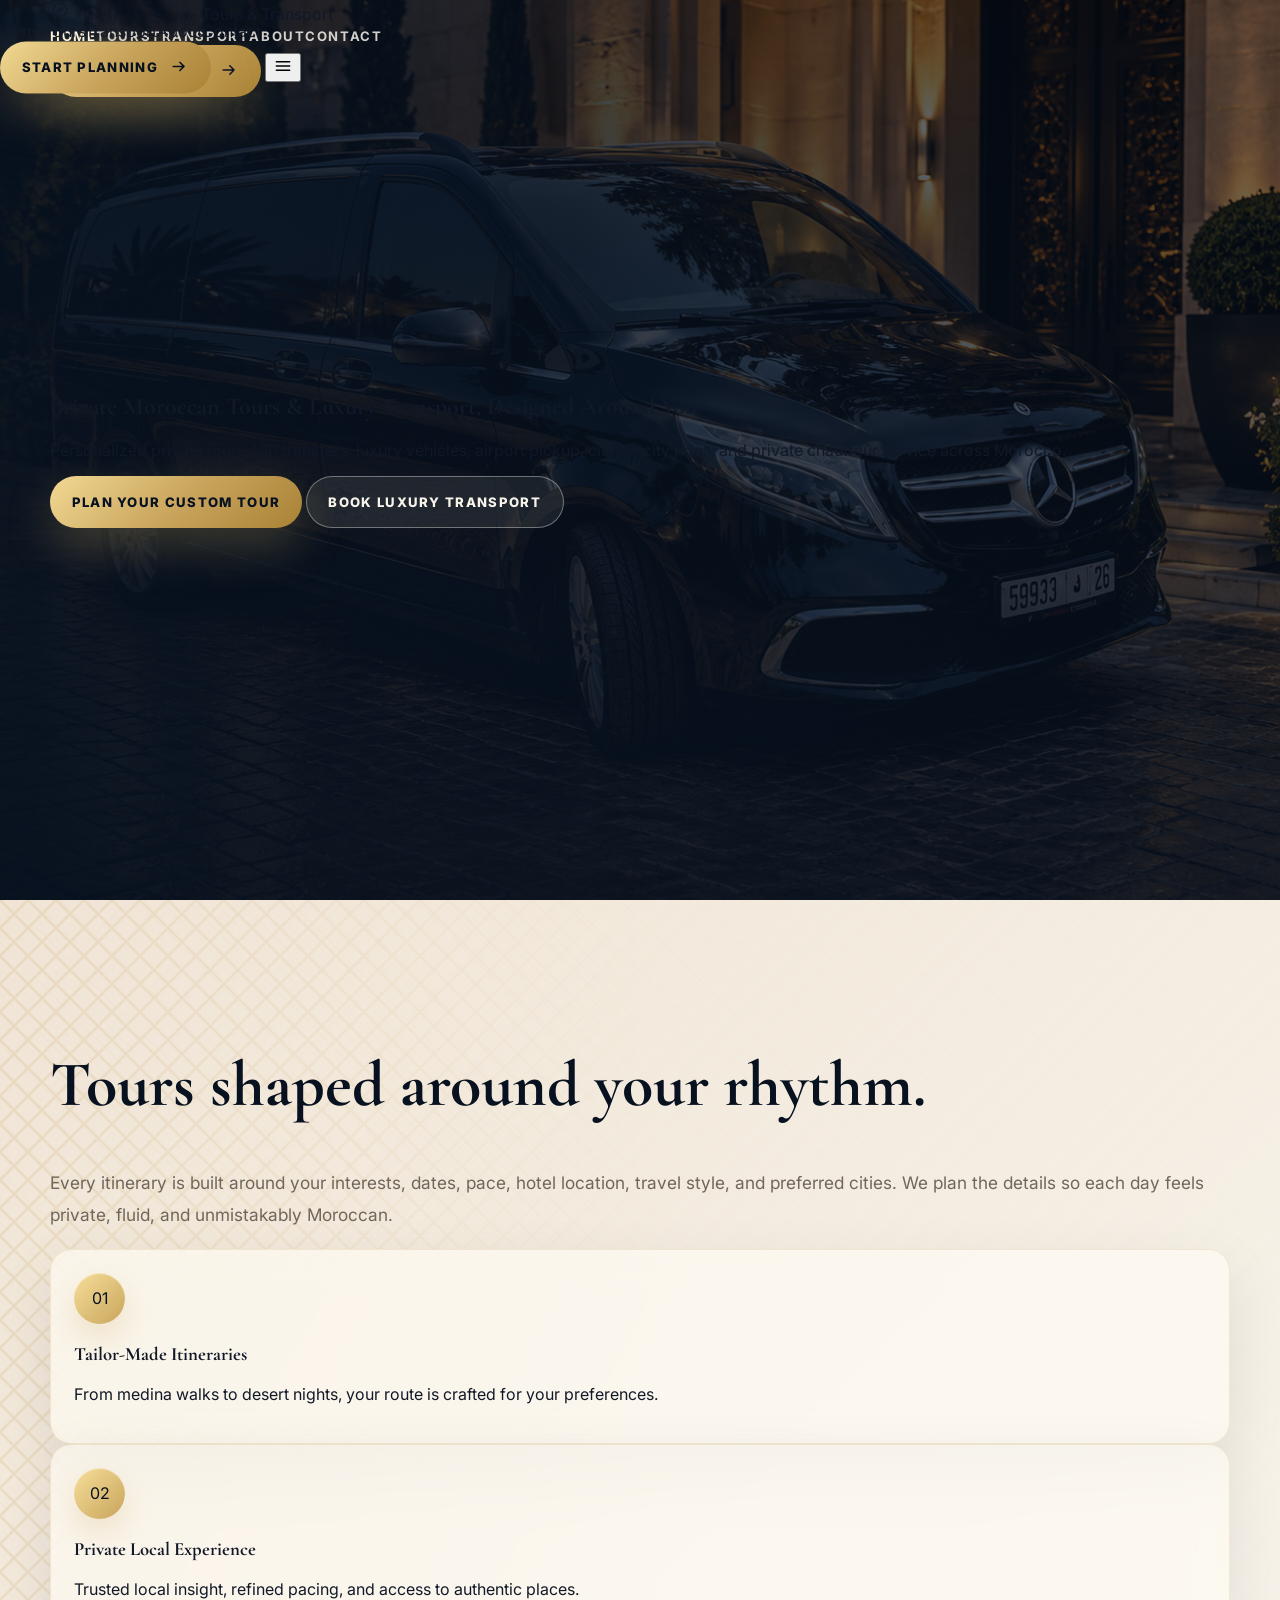
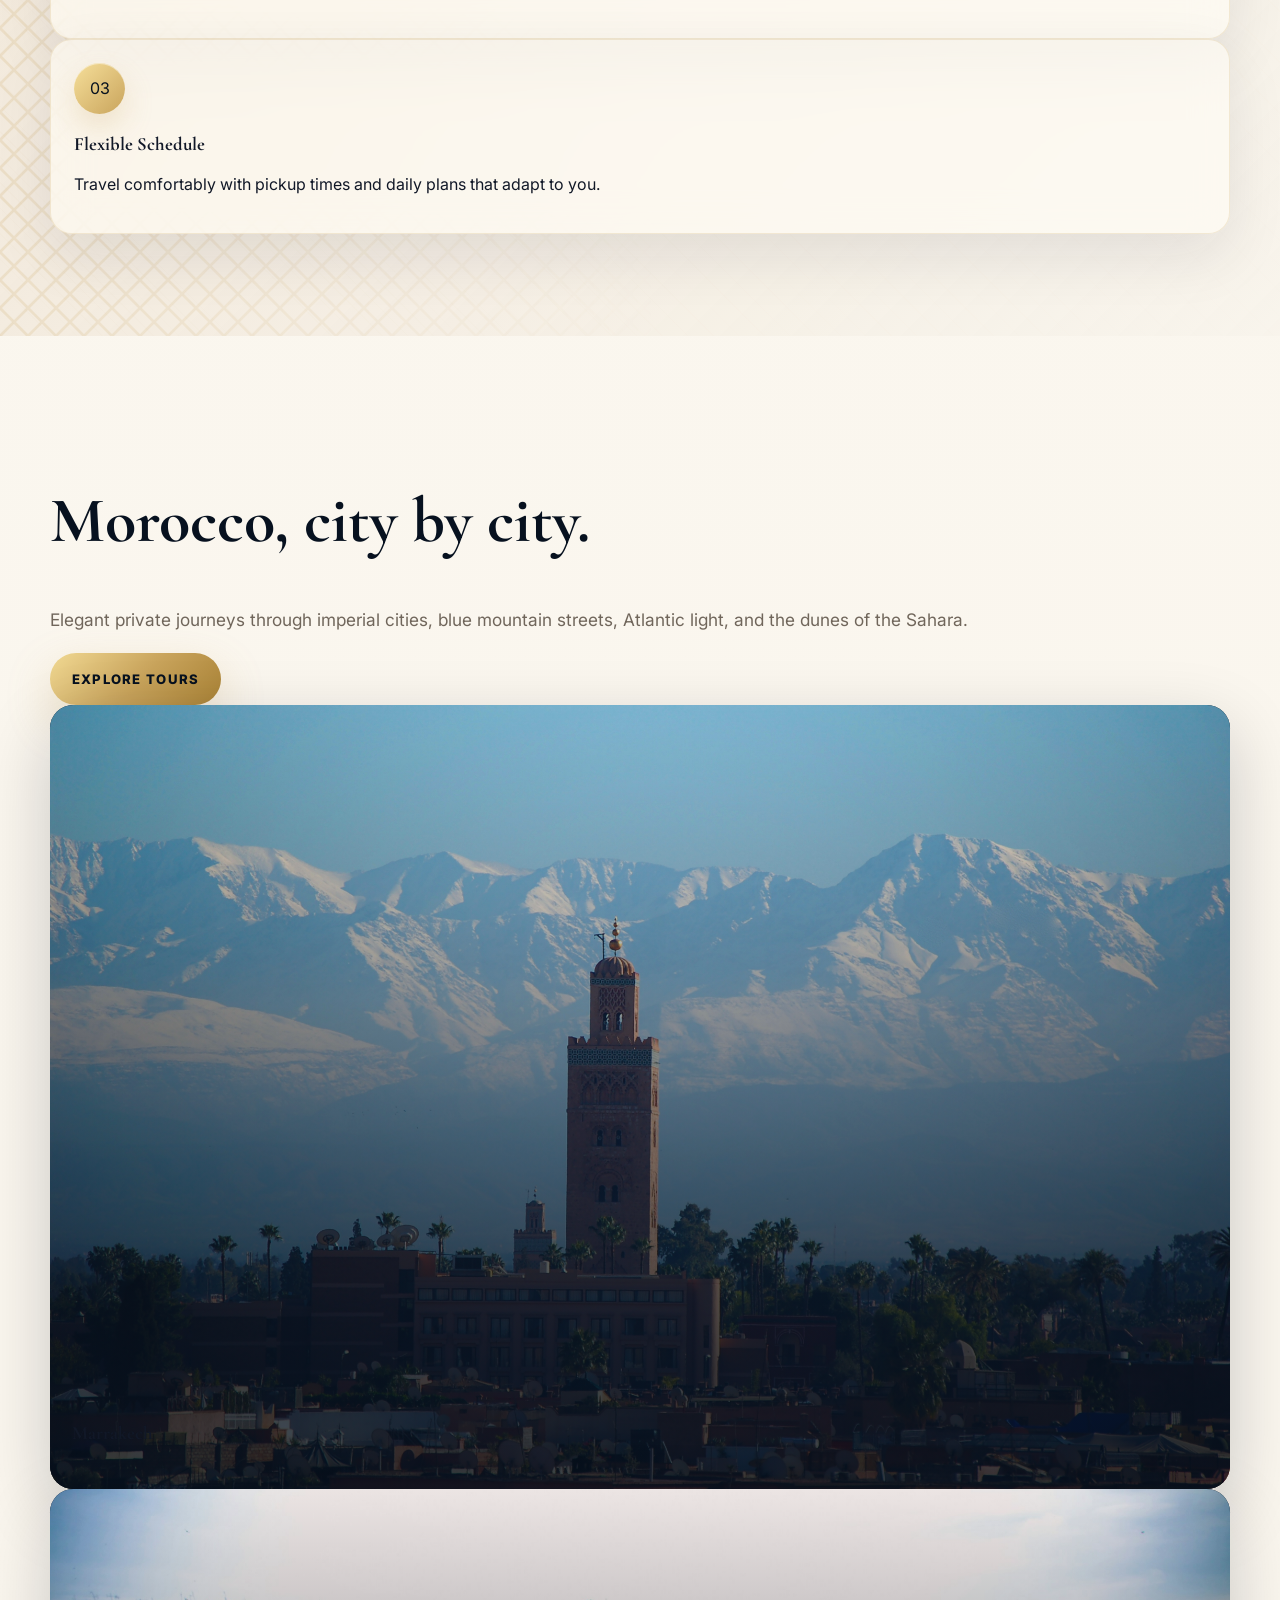
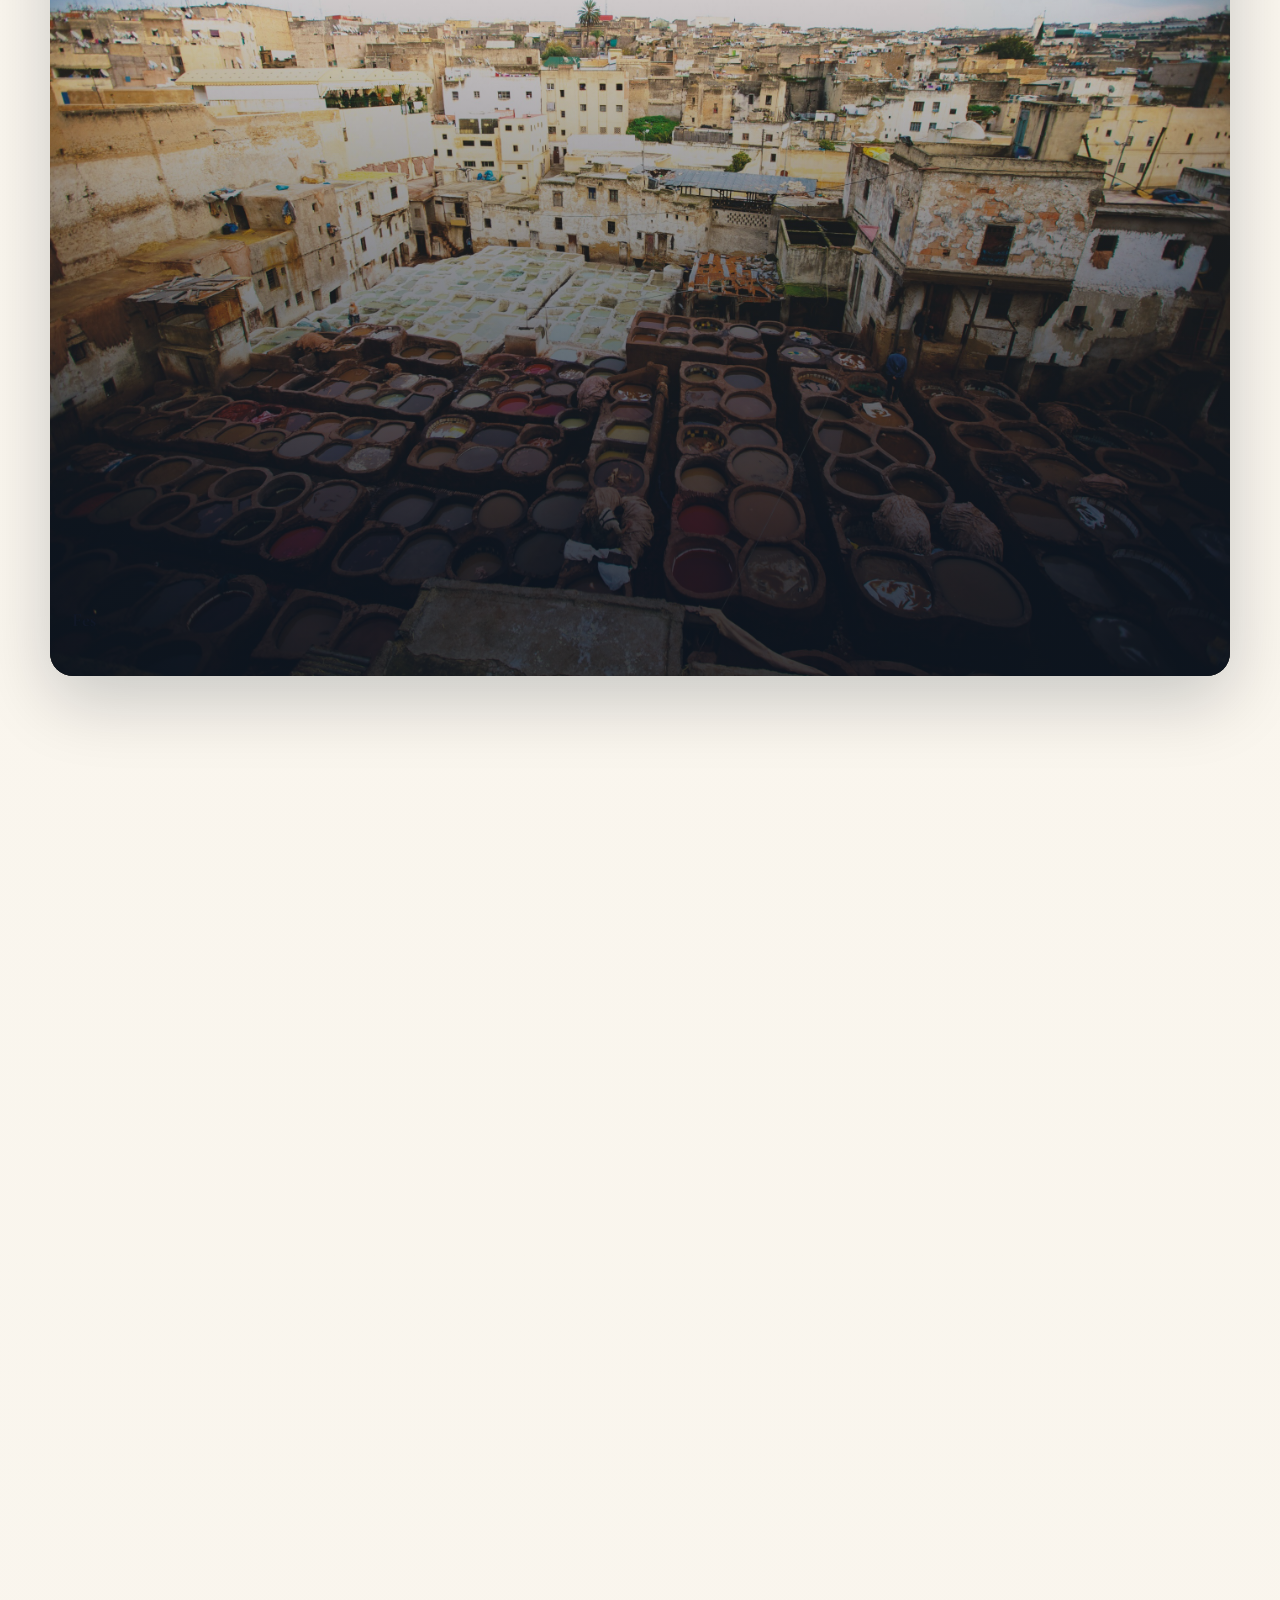
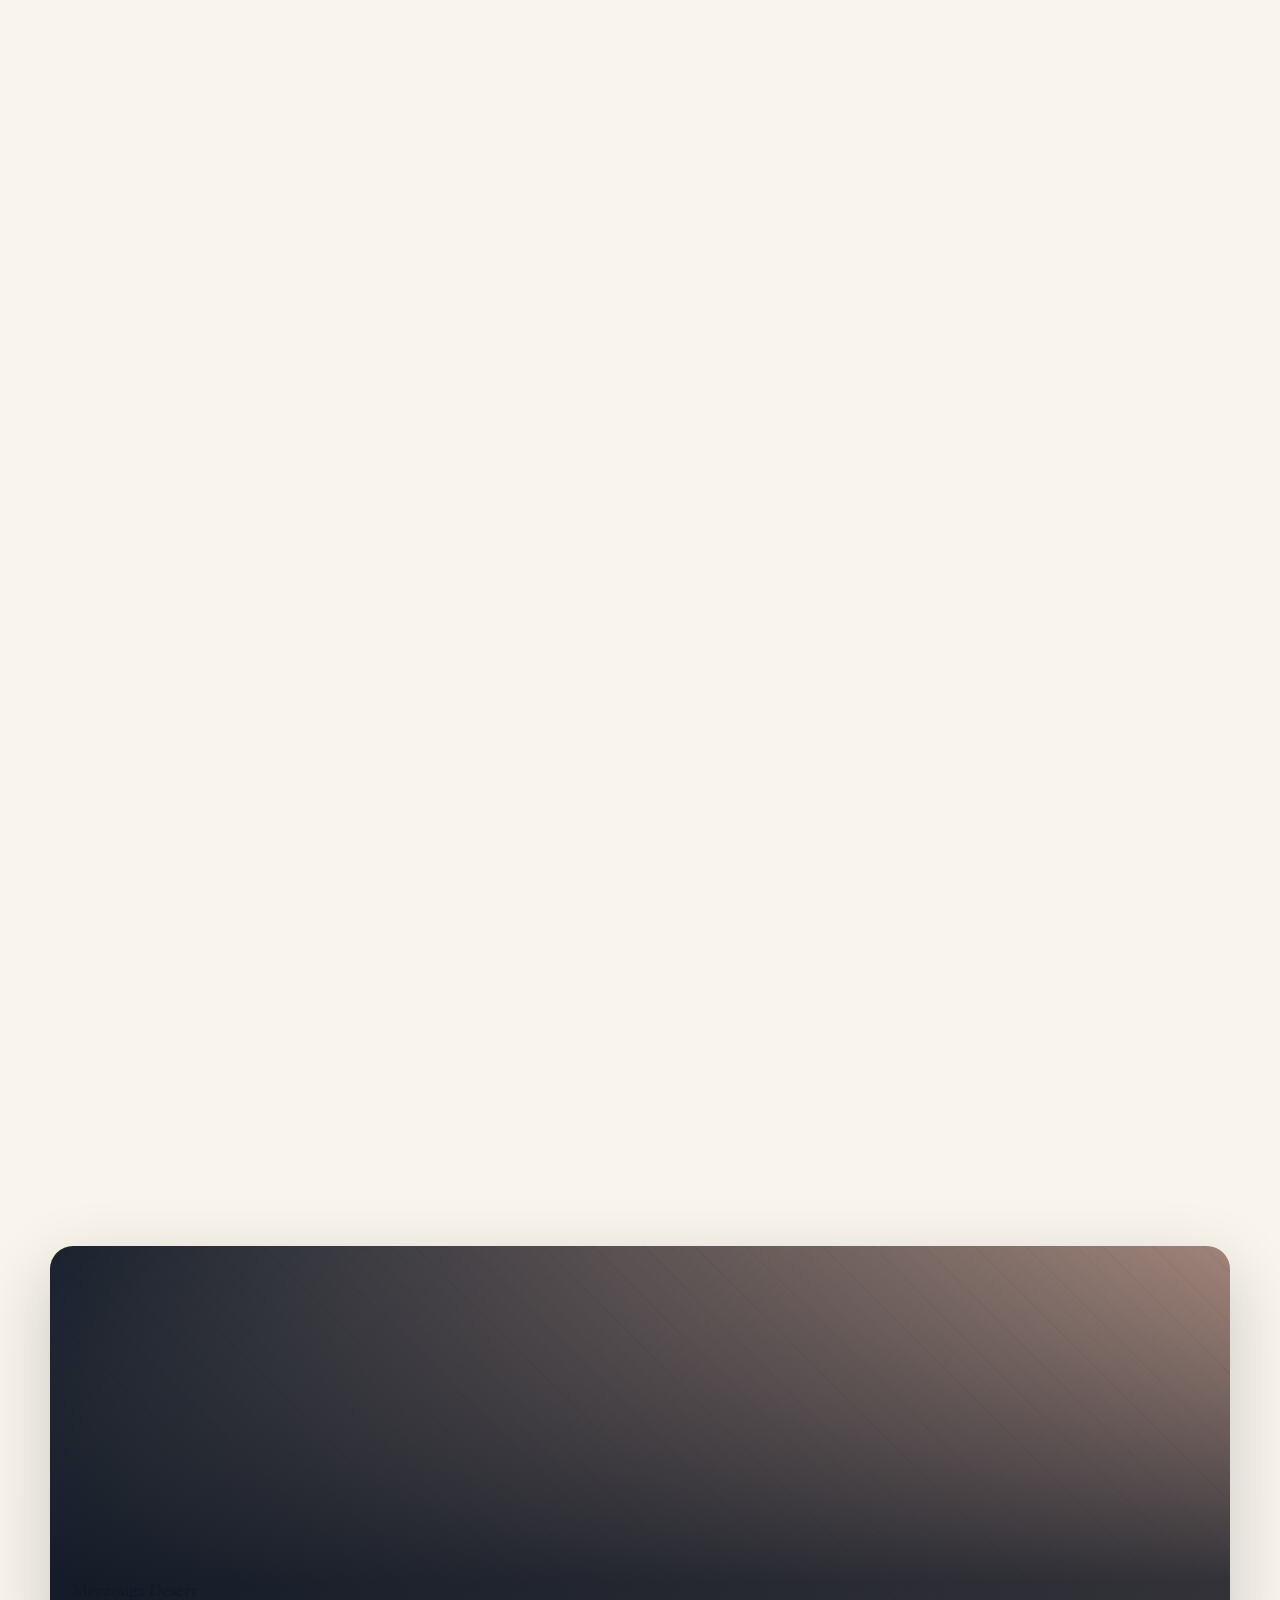
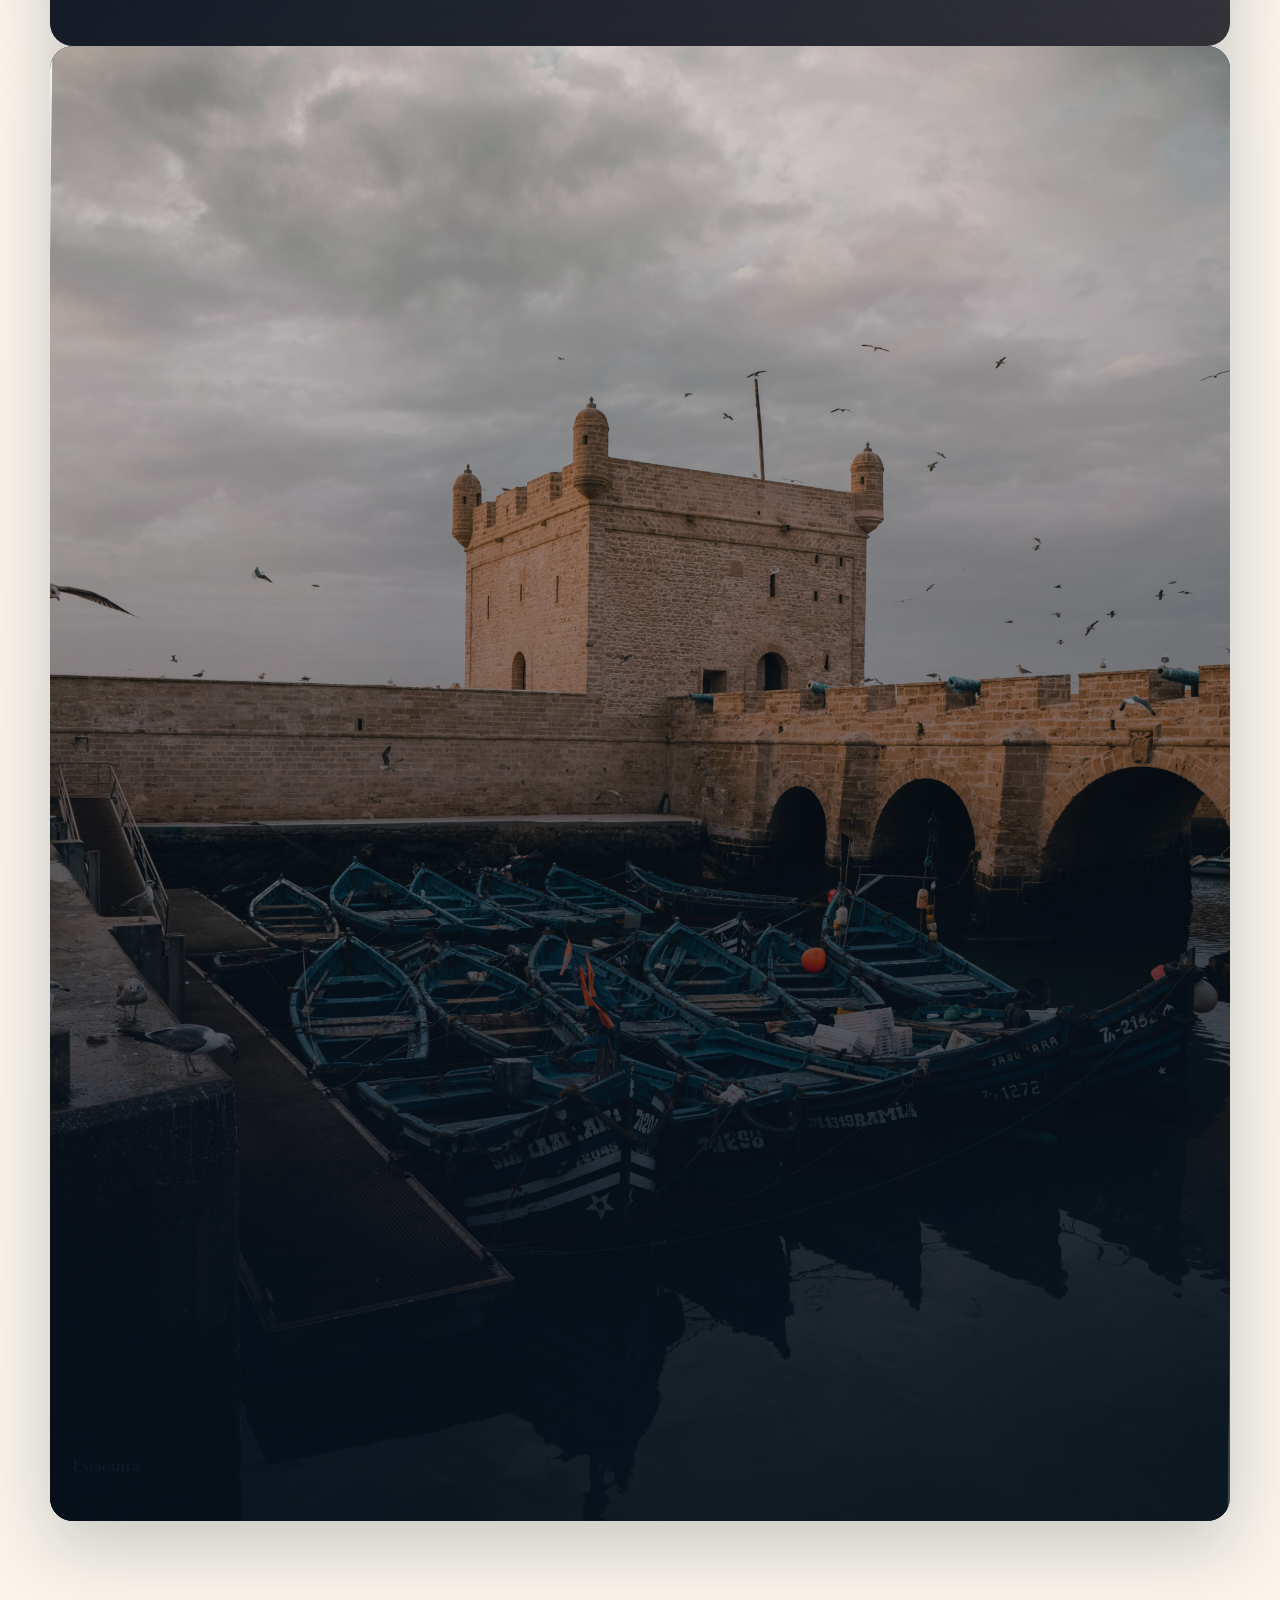
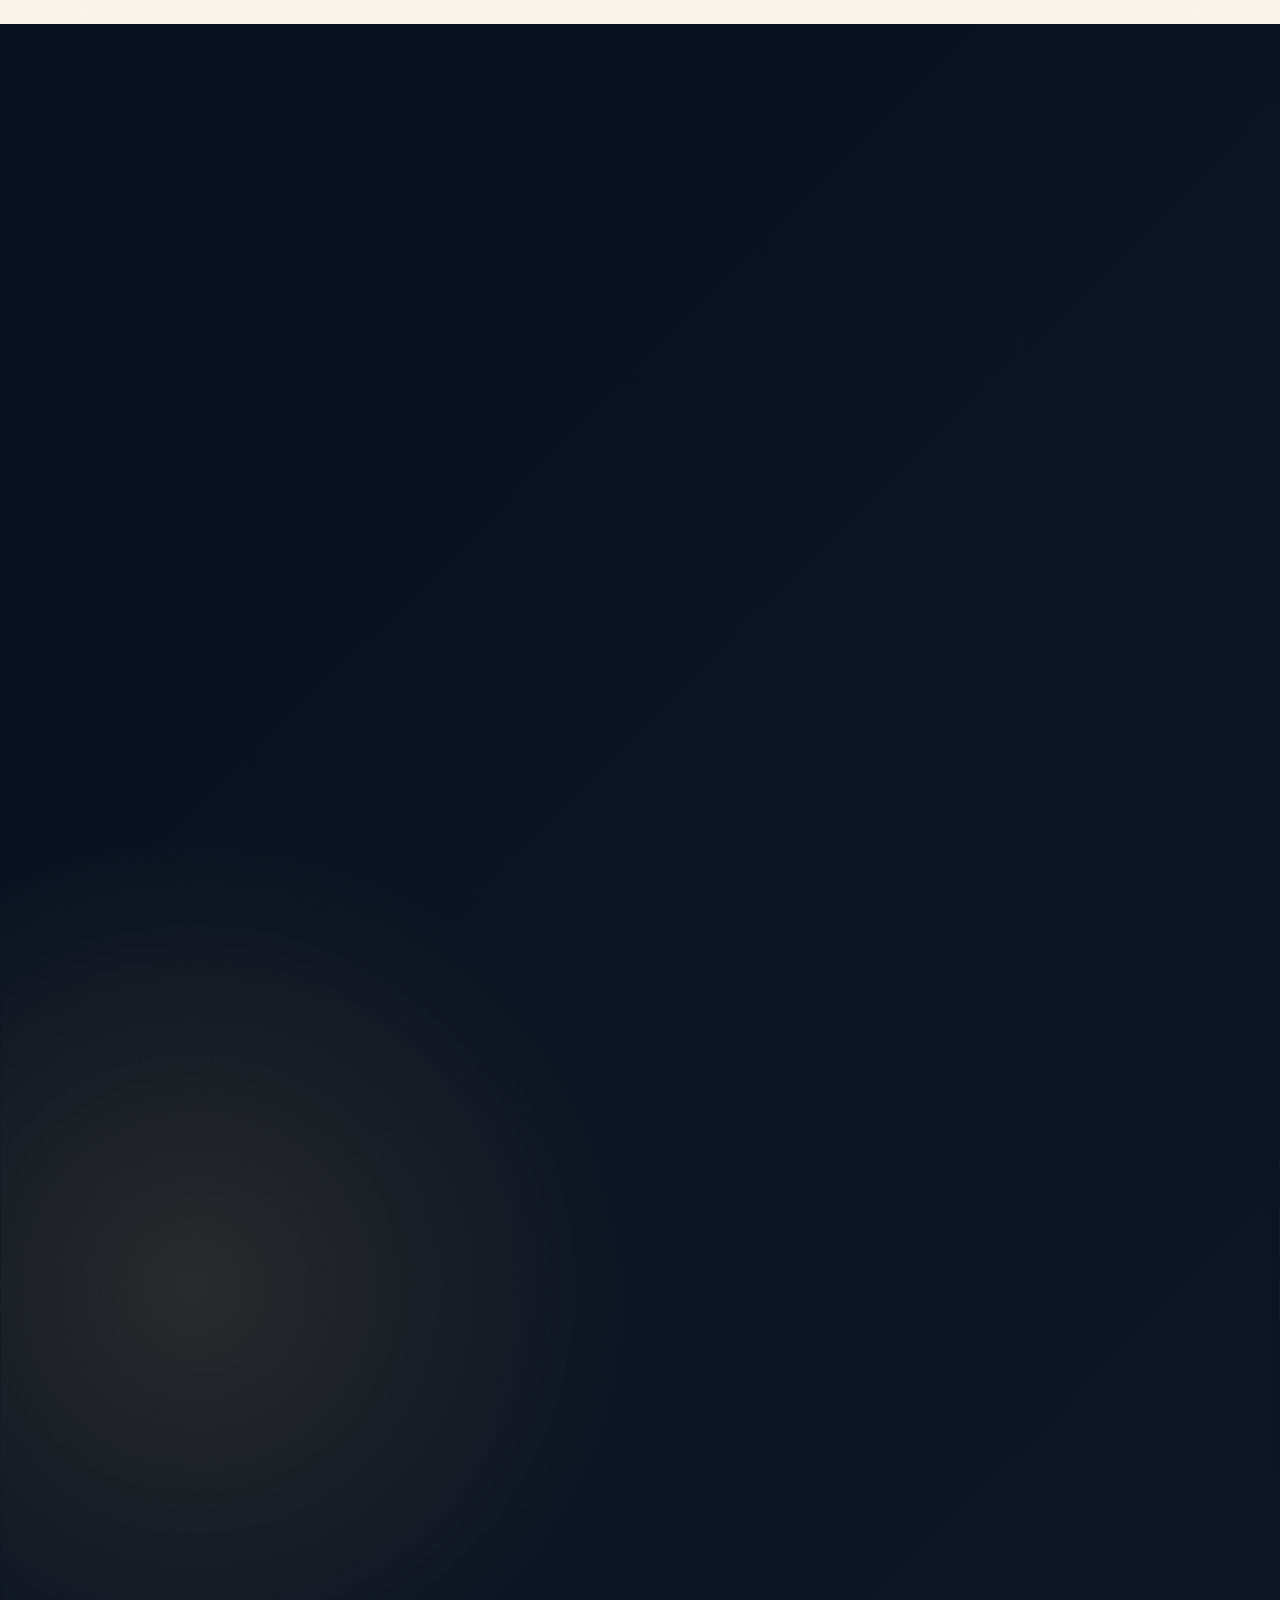
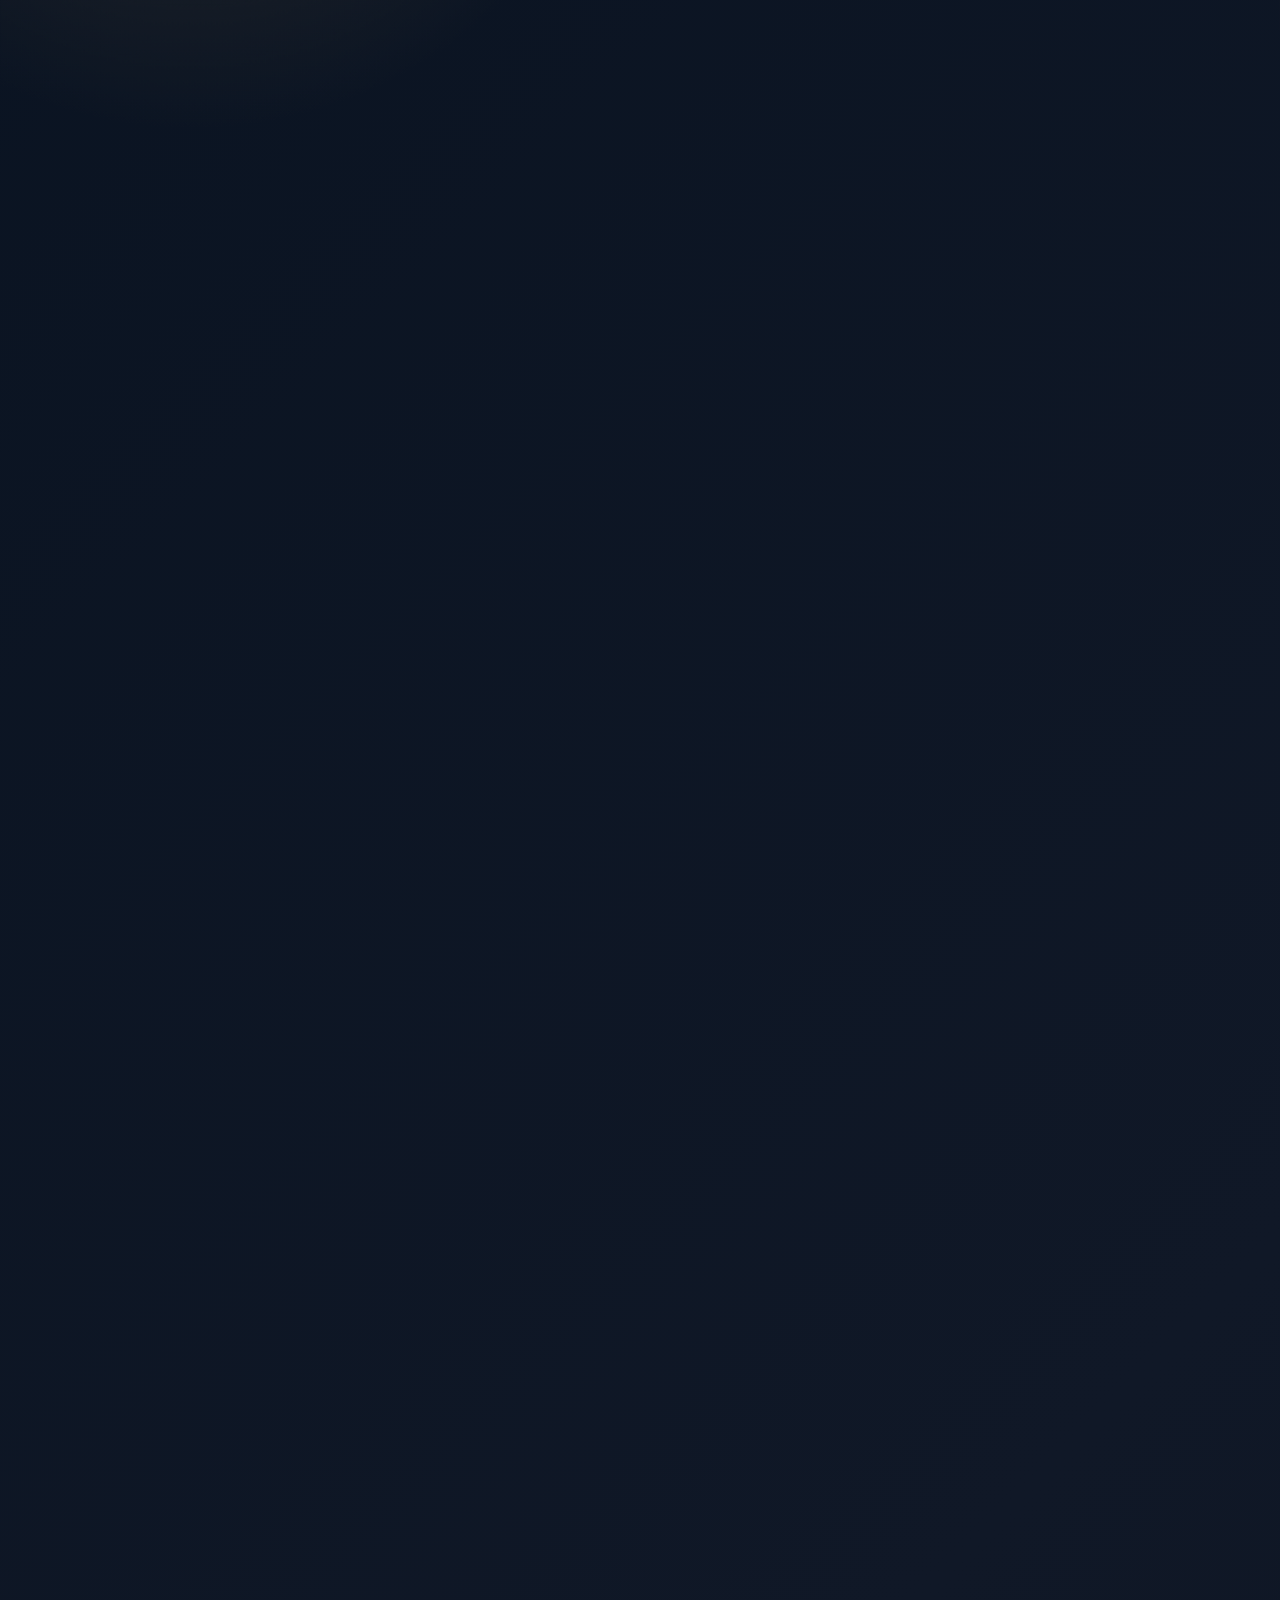
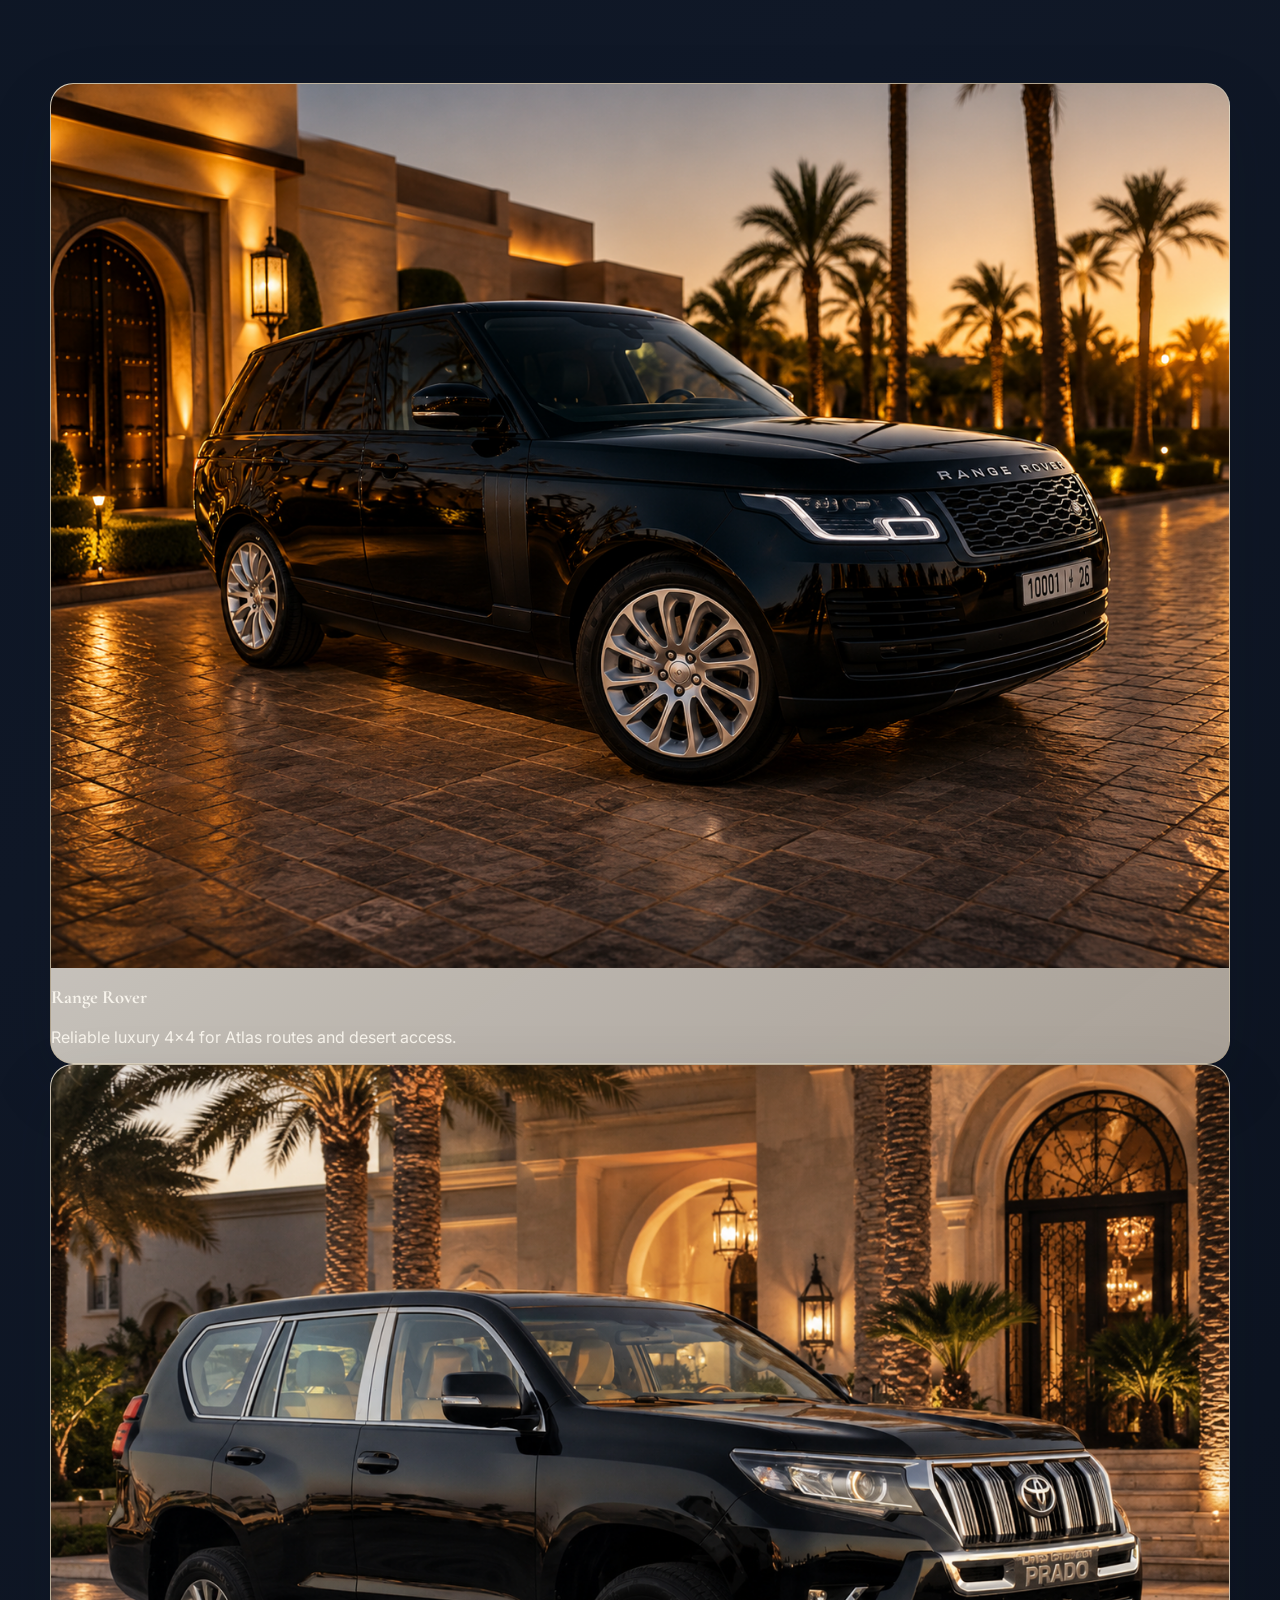
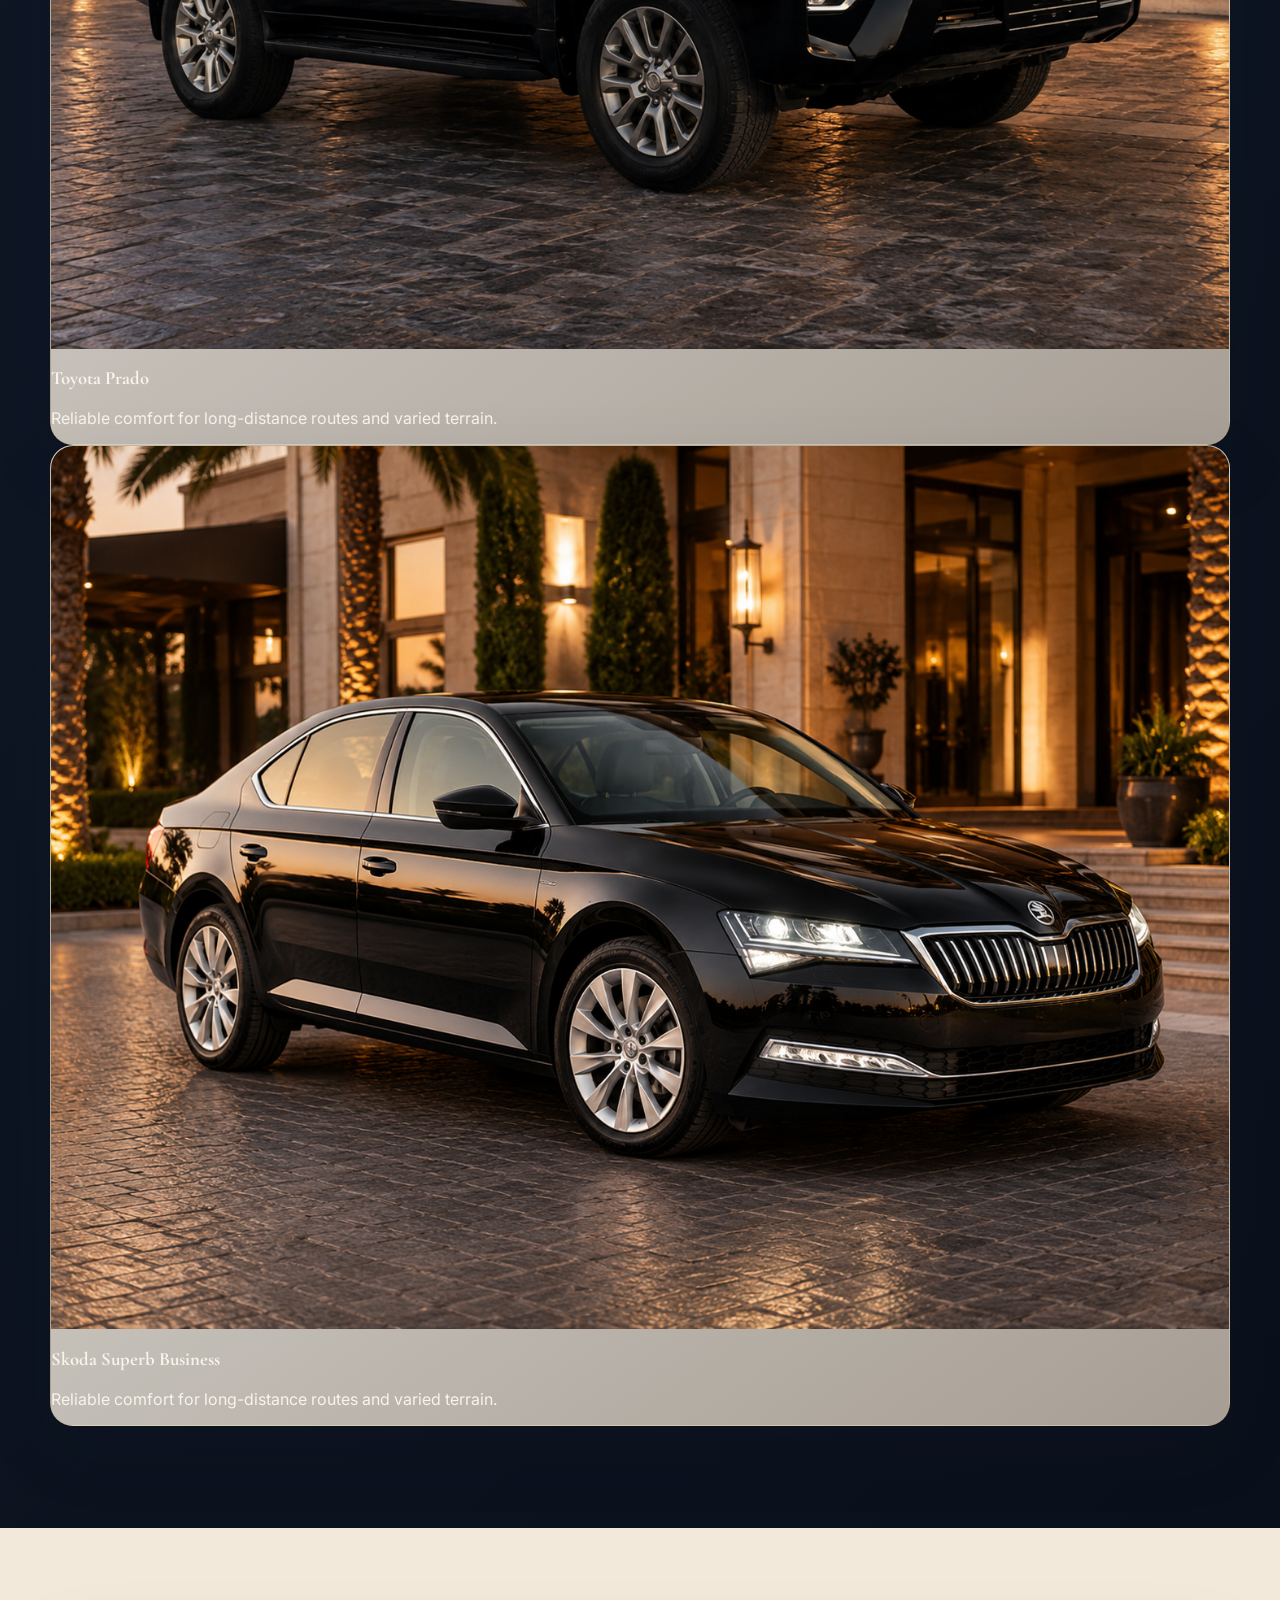
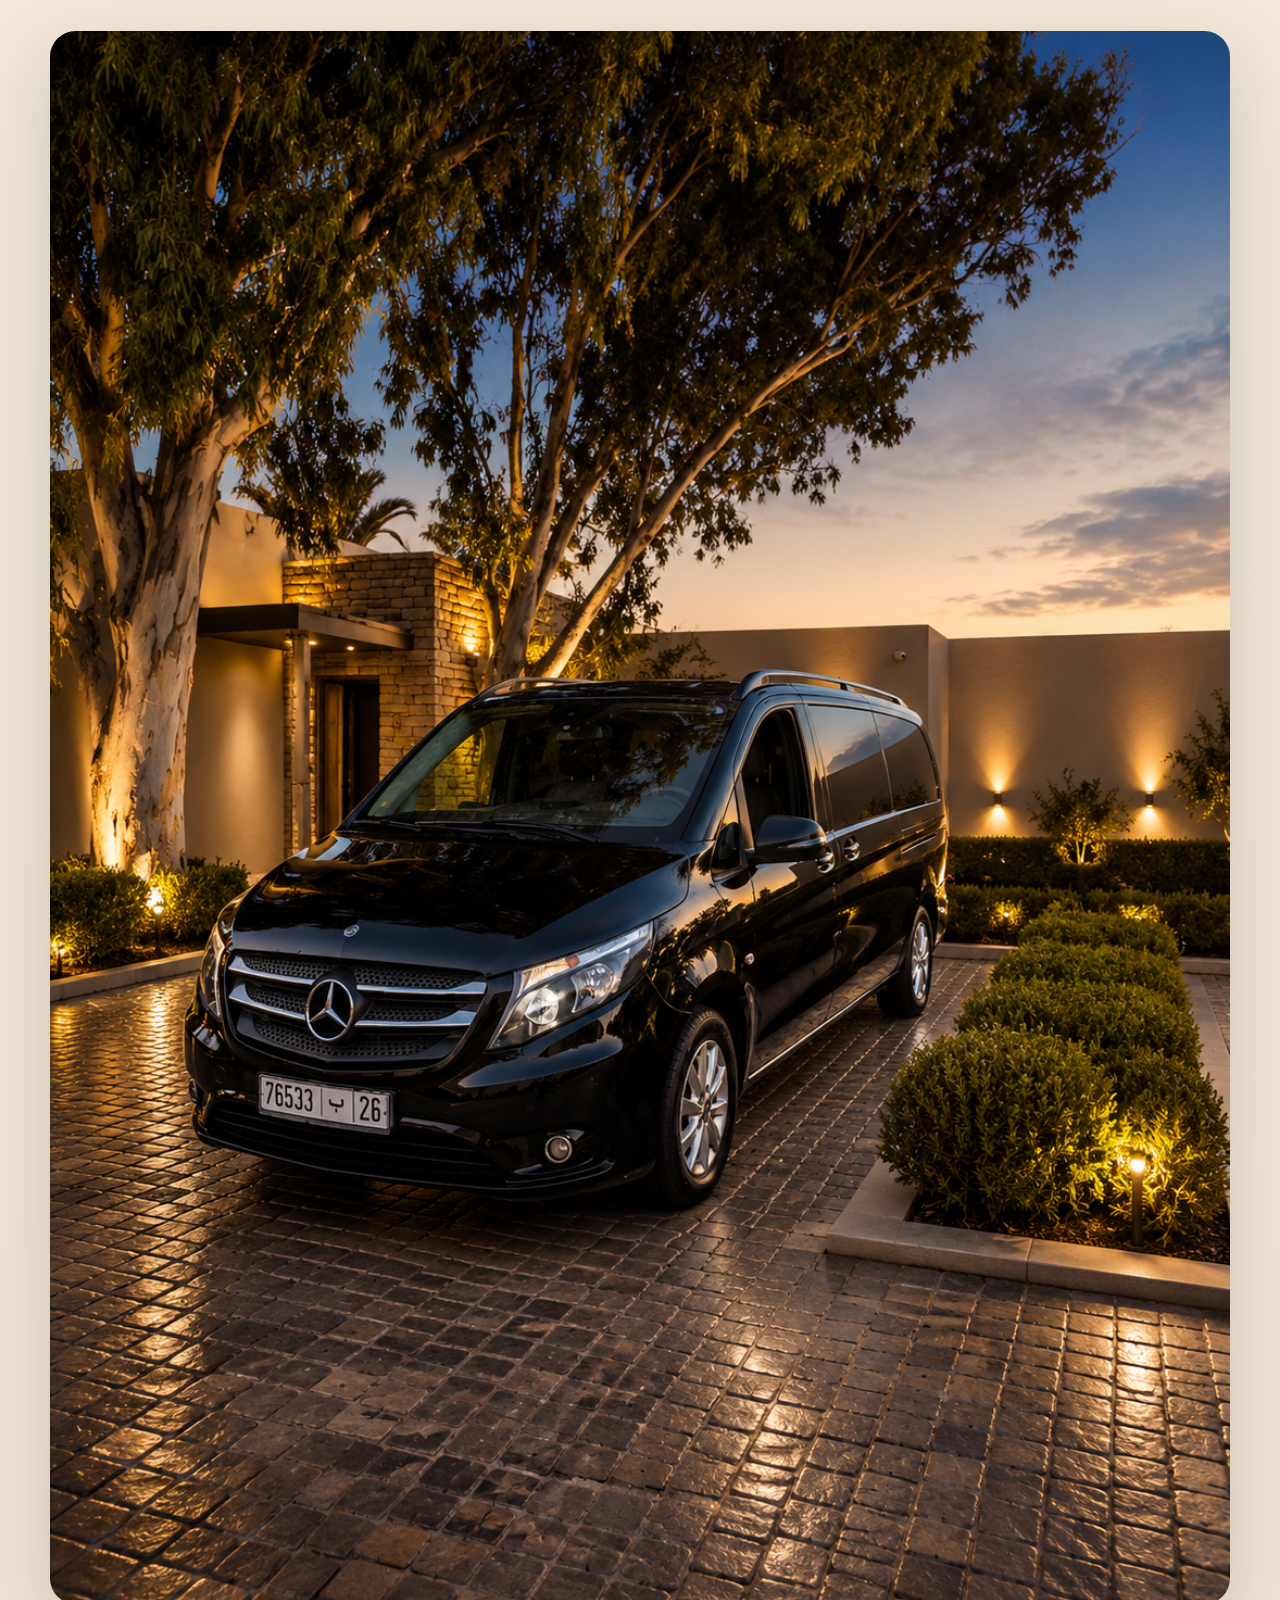
==== index.html @ 24293810 "first commit" ====
<!doctype html>
<html lang="en">
  <head>
    <meta charset="UTF-8">
    <meta name="viewport" content="width=device-width, initial-scale=1.0">
    <meta name="description" content="Luxury Moroccan custom tours and private chauffeur transport services.">
    <title>Marrakech Prestige | Custom Morocco Tours & Luxury Transport</title>
    <script src="https://cdn.tailwindcss.com"></script>
    <link rel="stylesheet" href="assets/css/styles.css">
  </head>
  <body data-page="Home">
    <main class="site-shell">
      <section class="lux-hero">
        <div class="hero-media">
          <img src="assets/images/home.png" alt="Luxury Moroccan architecture at dusk">
        </div>
        <div class="container-lux hero-content">
          <div class="max-w-4xl pt-24 text-[#F8F4EC]">
            <h1 class="brand-serif fade-up text-[clamp(3.3rem,8vw,7.8rem)] font-bold leading-[.86]">Private Moroccan Tours & Luxury Transport, Designed Around You</h1>
            <p class="fade-up delay-1 mt-7 max-w-2xl text-lg leading-9 text-[rgba(248,244,236,.78)]">Personalized private tours, VIP transfers, luxury vehicles, airport pickup, city-to-city rides, and private chauffeur service across Morocco.</p>
            <div class="fade-up delay-2 mt-10 flex flex-col gap-4 sm:flex-row">
              <a class="btn btn-gold" href="tours.html">Plan Your Custom Tour</a>
              <a class="btn btn-ghost" href="transport.html">Book Luxury Transport</a>
            </div>
          </div>
        </div>
      </section>

      <section class="section-pad sand-band pattern-border">
        <div class="container-lux">
          <div class="grid items-end gap-10 lg:grid-cols-[.9fr_1.1fr]">
            <div class="reveal">
              <h2 class="section-title">Tours shaped around your rhythm.</h2>
              <p class="lead mt-6">Every itinerary is built around your interests, dates, pace, hotel location, travel style, and preferred cities. We plan the details so each day feels private, fluid, and unmistakably Moroccan.</p>
            </div>
            <div class="grid gap-5 md:grid-cols-3">
              <article class="lux-card reveal">
                <span class="icon-medallion">01</span>
                <h3 class="brand-serif mt-6 text-3xl font-bold text-[#07111F]">Tailor-Made Itineraries</h3>
                <p class="mt-4 leading-7 text-[#6f6257]">From medina walks to desert nights, your route is crafted for your preferences.</p>
              </article>
              <article class="lux-card reveal">
                <span class="icon-medallion">02</span>
                <h3 class="brand-serif mt-6 text-3xl font-bold text-[#07111F]">Private Local Experience</h3>
                <p class="mt-4 leading-7 text-[#6f6257]">Trusted local insight, refined pacing, and access to authentic places.</p>
              </article>
              <article class="lux-card reveal">
                <span class="icon-medallion">03</span>
                <h3 class="brand-serif mt-6 text-3xl font-bold text-[#07111F]">Flexible Schedule</h3>
                <p class="mt-4 leading-7 text-[#6f6257]">Travel comfortably with pickup times and daily plans that adapt to you.</p>
              </article>
            </div>
          </div>
        </div>
      </section>

      <section class="section-pad">
        <div class="container-lux">
          <div class="mb-12 flex flex-col gap-5 md:flex-row md:items-end md:justify-between">
            <div class="reveal max-w-2xl">
              <h2 class="section-title">Morocco, city by city.</h2>
              <p class="lead mt-5">Elegant private journeys through imperial cities, blue mountain streets, Atlantic light, and the dunes of the Sahara.</p>
            </div>
            <a class="btn btn-gold reveal md:w-auto" href="tours.html">Explore Tours</a>
          </div>
          <div class="grid gap-5 md:grid-cols-2 lg:grid-cols-3">
            <article class="image-card reveal"><img loading="lazy" src="assets/images/marrakech.jpg" alt="Marrakech medina"><div class="card-copy text-[#F8F4EC]"><h3 class="brand-serif text-4xl font-bold">Marrakech</h3><p class="mt-2 leading-7">Palaces, souks, riads, gardens, and hidden medina streets.</p></div></article>
            <article class="image-card reveal"><img loading="lazy" src="assets/images/fes.jpg" alt="Fes old medina"><div class="card-copy text-[#F8F4EC]"><h3 class="brand-serif text-4xl font-bold">Fes</h3><p class="mt-2 leading-7">Ancient craft, sacred history, tanneries, gates, and markets.</p></div></article>
            <article class="image-card reveal"><img loading="lazy" src="assets/images/casablanca.jpg" alt="Casablanca city"><div class="card-copy text-[#F8F4EC]"><h3 class="brand-serif text-4xl font-bold">Casablanca</h3><p class="mt-2 leading-7">Coastal city energy, modern boulevards, and Hassan II Mosque.</p></div></article>
            <article class="image-card reveal"><img loading="lazy" src="assets/images/chefchaouen.jpg" alt="Chefchaouen blue city"><div class="card-copy text-[#F8F4EC]"><h3 class="brand-serif text-4xl font-bold">Chefchaouen</h3><p class="mt-2 leading-7">Blue streets, mountain viewpoints, kasbah corners, and calm.</p></div></article>
            <article class="image-card reveal"><img loading="lazy" src="assets/images/merzouga.jpg" alt="Merzouga desert"><div class="card-copy text-[#F8F4EC]"><h3 class="brand-serif text-4xl font-bold">Merzouga Desert</h3><p class="mt-2 leading-7">Erg Chebbi dunes, camel rides, sunset, and luxury camp nights.</p></div></article>
            <article class="image-card reveal"><img loading="lazy" src="assets/images/essaouira.jpg" alt="Essaouira coast"><div class="card-copy text-[#F8F4EC]"><h3 class="brand-serif text-4xl font-bold">Essaouira</h3><p class="mt-2 leading-7">Ocean medina, art galleries, seafood, ramparts, and beach air.</p></div></article>
          </div>
        </div>
      </section>

      <section class="section-pad deep-band">
        <div class="container-lux">
          <div class="reveal mb-12 max-w-2xl">
            <h2 class="section-title light">Luxury vehicles for every private journey.</h2>
            <p class="lead light mt-5">Choose refined comfort for airport arrivals, business movement, VIP tourism, events, and long-distance transfers.</p>
          </div>
          <div class="grid gap-6 md:grid-cols-2 lg:grid-cols-3">
            <article class="car-card reveal"><div class="car-media"><img loading="lazy" src="assets/images/transport/Mercedes-Benz V-Class.png" " alt="Black luxury VIP van for private Morocco transport"></div><div class="p-6"><h3 class="brand-serif text-3xl font-bold">Mercedes-Benz V-Class</h3><p class="mt-3 text-[#665b52]">Executive van comfort for families, VIP guests, and private tours.</p></div></article>
            <article class="car-card reveal"><div class="car-media"><img loading="lazy" src="assets/images/transport/Mercedes-Benz E-Class.png" alt="Elegant Mercedes-Benz sedan for business transfers"></div><div class="p-6"><h3 class="brand-serif text-3xl font-bold">Mercedes-Benz E-Class</h3><p class="mt-3 text-[#665b52]">Elegant sedan service for airport transfers and business travel.</p></div></article>
            <article class="car-card reveal"><div class="car-media"><img loading="lazy" src="assets/images/transport/Mercedes-Benz Sprinter.png" alt="Black Range Rover luxury SUV for premium routes"></div><div class="p-6"><h3 class="brand-serif text-3xl font-bold">Mercedes-Benz Sprinter</h3><p class="mt-3 text-[#665b52]">Spacious commercial van for group transport and events.</p></div></article>
            <article class="car-card reveal"><div class="car-media"><img loading="lazy" src="assets/images/transport/Range Rover.png" alt="Toyota Land Cruiser style 4x4 in the Sahara desert"></div><div class="p-6"><h3 class="brand-serif text-3xl font-bold">Range Rover</h3><p class="mt-3 text-[#665b52]">Reliable luxury 4x4 for Atlas routes and desert access.</p></div></article>
            <article class="car-card reveal"><div class="car-media"><img loading="lazy" src="assets/images/transport/Toyota Prado.png" alt="Black VIP van for private chauffeur service"></div><div class="p-6"><h3 class="brand-serif text-3xl font-bold">Toyota Prado</h3><p class="mt-3 text-[#665b52]">Reliable comfort for long-distance routes and varied terrain.</p></div></article>
            <article class="car-card reveal"><div class="car-media"><img loading="lazy" src="assets/images/transport/Skoda Superb Business.png" alt="Luxury minibus style vehicle for group transport"></div><div class="p-6"><h3 class="brand-serif text-3xl font-bold">Skoda Superb Business</h3><p class="mt-3 text-[#665b52]">Reliable comfort for long-distance routes and varied terrain.</p></div></article>
          </div>
        </div>
      </section>

      <section class="section-pad">
        <div class="container-lux grid items-center gap-10 lg:grid-cols-[.95fr_1.05fr]">
          <div class="split-image reveal"><img loading="lazy" src="assets/images/qcf.png" alt="Luxury private travel in Morocco"></div>
          <div class="reveal">
            <h2 class="section-title">Quiet confidence from arrival to farewell.</h2>
            <p class="lead mt-6">Your journey is managed with discretion, timing, comfort, and local intelligence, whether you need a full itinerary or one flawless transfer.</p>
            <div class="mt-8 grid gap-4 sm:grid-cols-2">
              <div class="lux-card"><h3 class="font-bold text-[#07111F]">Custom tour planning</h3></div>
              <div class="lux-card"><h3 class="font-bold text-[#07111F]">Comfortable luxury vehicles</h3></div>
              <div class="lux-card"><h3 class="font-bold text-[#07111F]">Professional private drivers</h3></div>
              <div class="lux-card"><h3 class="font-bold text-[#07111F]">Airport and hotel pickup</h3></div>
              <div class="lux-card"><h3 class="font-bold text-[#07111F]">Multilingual service</h3></div>
              <div class="lux-card"><h3 class="font-bold text-[#07111F]">Premium client support</h3></div>
            </div>
          </div>
        </div>
      </section>

      <section class="section-pad deep-band pattern-border">
        <div class="container-lux text-center">
          <h2 class="brand-serif reveal mx-auto max-w-4xl text-[clamp(2.7rem,6vw,6rem)] font-bold leading-[.9] text-[#F8F4EC]">Tell us your dream Moroccan journey, and we will design it for you.</h2>
          <a class="btn btn-gold reveal mt-10 md:w-auto" href="contact.html">Contact Us Now</a>
        </div>
      </section>
    </main>
    <script src="assets/js/main.js"></script>
  </body>
</html>
---- assets/css/styles.css ----
@import url("https://fonts.googleapis.com/css2?family=Cormorant+Garamond:wght@500;600;700&family=Inter:wght@400;500;600;700&display=swap");

:root {
  --navy: #07111f;
  --charcoal: #111827;
  --gold: #c9a45c;
  --sand: #eadbc8;
  --ivory: #f8f4ec;
  --terra: #b86b4b;
  --muted: #70665b;
  --line: rgba(201, 164, 92, 0.22);
  --glass: rgba(7, 17, 31, 0.72);
}

* {
  box-sizing: border-box;
}

html {
  scroll-behavior: smooth;
}

body {
  margin: 0;
  font-family: "Inter", system-ui, -apple-system, BlinkMacSystemFont, "Segoe UI", sans-serif;
  color: var(--charcoal);
  background:
    radial-gradient(circle at top left, rgba(201, 164, 92, 0.18), transparent 28rem),
    linear-gradient(180deg, #fbf7ef 0%, var(--ivory) 48%, #efe0ce 100%);
  overflow-x: hidden;
}

body.menu-open {
  overflow: hidden;
}

h1,
h2,
h3,
.brand-serif {
  font-family: "Cormorant Garamond", Georgia, serif;
  letter-spacing: 0;
}

a {
  color: inherit;
  text-decoration: none;
}

img {
  display: block;
  max-width: 100%;
}

svg {
  width: 1.25rem;
  height: 1.25rem;
}

.site-shell {
  min-height: 100vh;
}

.container-lux {
  width: min(1180px, calc(100% - 32px));
  margin-inline: auto;
}

.site-header {
  position: fixed;
  inset: 0 0 auto;
  z-index: 50;
  transition: background 0.35s ease, border-color 0.35s ease, box-shadow 0.35s ease, transform 0.35s ease;
  border-bottom: 1px solid transparent;
}

.site-header.scrolled {
  background: var(--glass);
  border-color: rgba(201, 164, 92, 0.2);
  box-shadow: 0 18px 60px rgba(0, 0, 0, 0.18);
  backdrop-filter: blur(18px);
}

.nav-link {
  position: relative;
  color: rgba(248, 244, 236, 0.84);
  font-size: 0.82rem;
  font-weight: 700;
  text-transform: uppercase;
  letter-spacing: 0.12em;
  transition: color 0.25s ease;
}

.nav-link::after {
  content: "";
  position: absolute;
  left: 0;
  bottom: -0.55rem;
  width: 100%;
  height: 1px;
  transform: scaleX(0);
  transform-origin: right;
  background: var(--gold);
  transition: transform 0.3s ease;
}

.nav-link:hover,
.nav-link.active {
  color: #fff6df;
}

.nav-link:hover::after,
.nav-link.active::after {
  transform: scaleX(1);
  transform-origin: left;
}

.mobile-panel {
  transform: translateY(-105%);
  transition: transform 0.38s ease;
}

.mobile-panel.open {
  transform: translateY(0);
}

.lux-hero {
  position: relative;
  min-height: 100vh;
  display: grid;
  align-items: center;
  overflow: hidden;
  background-color: var(--navy);
}

.page-hero {
  position: relative;
  min-height: 62vh;
  display: grid;
  align-items: end;
  padding: 9rem 0 5rem;
  overflow: hidden;
  background: var(--navy);
}

.hero-media {
  position: absolute;
  inset: 0;
  z-index: 0;
}

.hero-media img {
  width: 100%;
  height: 100%;
  object-fit: cover;
  transform: scale(1.04);
  animation: slowZoom 18s ease-in-out infinite alternate;
  opacity: 0.86;
}

.hero-media::after {
  content: "";
  position: absolute;
  inset: 0;
  background:
    linear-gradient(90deg, rgba(7, 17, 31, 0.92) 0%, rgba(7, 17, 31, 0.66) 43%, rgba(7, 17, 31, 0.25) 100%),
    linear-gradient(180deg, rgba(7, 17, 31, 0.18), rgba(7, 17, 31, 0.78));
}

.hero-content {
  position: relative;
  z-index: 1;
}

.pattern-border {
  position: relative;
}

.pattern-border::before {
  content: "";
  position: absolute;
  inset: 0;
  pointer-events: none;
  opacity: 0.18;
  background-image:
    linear-gradient(45deg, transparent 46%, var(--gold) 47%, var(--gold) 53%, transparent 54%),
    linear-gradient(-45deg, transparent 46%, var(--gold) 47%, var(--gold) 53%, transparent 54%);
  background-size: 28px 28px;
  mask-image: linear-gradient(90deg, #000, transparent 52%);
}

.section-pad {
  padding: clamp(4.5rem, 8vw, 8rem) 0;
}

.section-title {
  font-size: clamp(2.45rem, 5vw, 4.8rem);
  line-height: 0.92;
  color: var(--navy);
}

.section-title.light,
.text-light h2 {
  color: var(--ivory);
}

.lead {
  color: var(--muted);
  font-size: clamp(1rem, 1.35vw, 1.16rem);
  line-height: 1.85;
}

.lead.light {
  color: rgba(248, 244, 236, 0.76);
}

.btn {
  display: inline-flex;
  align-items: center;
  justify-content: center;
  gap: 0.7rem;
  min-height: 3.25rem;
  padding: 0.9rem 1.35rem;
  border-radius: 999px;
  font-size: 0.82rem;
  font-weight: 800;
  text-transform: uppercase;
  letter-spacing: 0.1em;
  transition: transform 0.28s ease, box-shadow 0.28s ease, background 0.28s ease, color 0.28s ease;
}

.btn-gold {
  color: var(--navy);
  background: linear-gradient(135deg, #f1d993, var(--gold) 52%, #a98235);
  box-shadow: 0 18px 46px rgba(201, 164, 92, 0.28);
}

.btn-gold:hover {
  transform: translateY(-3px);
  box-shadow: 0 24px 60px rgba(201, 164, 92, 0.42);
}

.btn-ghost {
  color: var(--ivory);
  border: 1px solid rgba(248, 244, 236, 0.38);
  background: rgba(248, 244, 236, 0.08);
  backdrop-filter: blur(12px);
}

.btn-ghost:hover {
  color: #fff;
  border-color: var(--gold);
  background: rgba(201, 164, 92, 0.12);
  transform: translateY(-3px);
}

.lux-card {
  position: relative;
  height: 100%;
  padding: 1.45rem;
  border: 1px solid rgba(201, 164, 92, 0.2);
  border-radius: 1.35rem;
  background: rgba(255, 252, 245, 0.66);
  box-shadow: 0 22px 60px rgba(17, 24, 39, 0.09);
  backdrop-filter: blur(18px);
  transition: transform 0.32s ease, border-color 0.32s ease, box-shadow 0.32s ease;
}

.lux-card:hover {
  transform: translateY(-8px);
  border-color: rgba(201, 164, 92, 0.55);
  box-shadow: 0 28px 80px rgba(17, 24, 39, 0.15);
}

.dark-card {
  background: linear-gradient(145deg, rgba(17, 24, 39, 0.92), rgba(7, 17, 31, 0.98));
  color: var(--ivory);
  border-color: rgba(201, 164, 92, 0.25);
}

.icon-medallion {
  display: grid;
  place-items: center;
  width: 3.2rem;
  height: 3.2rem;
  color: var(--navy);
  border-radius: 999px;
  background: linear-gradient(135deg, #f6df9a, var(--gold));
  box-shadow: inset 0 1px 0 rgba(255, 255, 255, 0.45), 0 14px 30px rgba(201, 164, 92, 0.24);
}

.image-card {
  position: relative;
  min-height: 25rem;
  overflow: hidden;
  border-radius: 1.45rem;
  background: var(--navy);
  box-shadow: 0 24px 70px rgba(7, 17, 31, 0.2);
}

.image-card.small {
  min-height: 20rem;
}

.image-card img {
  width: 100%;
  height: 100%;
  min-height: inherit;
  object-fit: cover;
  transition: transform 0.7s ease, filter 0.7s ease;
}

.image-card::after {
  content: "";
  position: absolute;
  inset: 0;
  background: linear-gradient(180deg, rgba(7, 17, 31, 0.05) 0%, rgba(7, 17, 31, 0.78) 84%);
  transition: background 0.4s ease;
}

.image-card .card-copy {
  position: absolute;
  z-index: 2;
  inset: auto 1.35rem 1.35rem;
  transform: translateY(0.7rem);
  transition: transform 0.35s ease;
}

.image-card .card-copy p {
  opacity: 0;
  max-height: 0;
  overflow: hidden;
  transition: opacity 0.35s ease, max-height 0.35s ease;
}

.image-card:hover img {
  transform: scale(1.12);
  filter: saturate(1.1) contrast(1.05);
}

.image-card:hover::after {
  background: linear-gradient(180deg, rgba(7, 17, 31, 0.1) 0%, rgba(7, 17, 31, 0.9) 84%);
}

.image-card:hover .card-copy {
  transform: translateY(0);
}

.image-card:hover .card-copy p {
  opacity: 1;
  max-height: 5rem;
}

.car-card {
  overflow: hidden;
  border-radius: 1.45rem;
  background: linear-gradient(145deg, rgba(255, 252, 245, 0.88), rgba(234, 219, 200, 0.7));
  border: 1px solid rgba(201, 164, 92, 0.2);
  box-shadow: 0 24px 70px rgba(17, 24, 39, 0.12);
  transition: transform 0.35s ease, box-shadow 0.35s ease;
}

.car-card:hover {
  transform: translateY(-8px);
  box-shadow: 0 30px 90px rgba(17, 24, 39, 0.18);
}

.car-media {
  position: relative;
  aspect-ratio: 4 / 3;
  overflow: hidden;
}

.car-media img {
  width: 100%;
  height: 100%;
  object-fit: cover;
  transition: transform 0.75s ease;
}

.car-media::after {
  content: "";
  position: absolute;
  inset: 0;
  background: linear-gradient(110deg, transparent 0%, rgba(255, 255, 255, 0.2) 42%, transparent 58%);
  transform: translateX(-110%);
  transition: transform 0.75s ease;
}

.car-card:hover .car-media img {
  transform: scale(1.09);
}

.car-card:hover .car-media::after {
  transform: translateX(110%);
}

.deep-band {
  color: var(--ivory);
  background:
    radial-gradient(circle at 15% 20%, rgba(201, 164, 92, 0.16), transparent 28rem),
    linear-gradient(135deg, #07111f, #101827 54%, #0a101b);
}

.sand-band {
  background:
    linear-gradient(135deg, rgba(234, 219, 200, 0.65), rgba(248, 244, 236, 0.9)),
    repeating-linear-gradient(45deg, rgba(201, 164, 92, 0.08) 0 1px, transparent 1px 18px);
}

.split-image {
  position: relative;
  overflow: hidden;
  min-height: 28rem;
  border-radius: 1.6rem;
  box-shadow: 0 28px 80px rgba(7, 17, 31, 0.18);
}

.split-image img {
  width: 100%;
  height: 100%;
  min-height: inherit;
  object-fit: cover;
  transition: transform 0.8s ease;
}

.split-image:hover img {
  transform: scale(1.08);
}

.highlight-list li {
  position: relative;
  padding-left: 1.5rem;
  margin-top: 0.75rem;
  color: #51483f;
}

.highlight-list li::before {
  content: "";
  position: absolute;
  left: 0;
  top: 0.58rem;
  width: 0.5rem;
  height: 0.5rem;
  border-radius: 999px;
  background: var(--gold);
  box-shadow: 0 0 0 0.3rem rgba(201, 164, 92, 0.16);
}

.form-field {
  width: 100%;
  min-height: 3.35rem;
  border: 1px solid rgba(201, 164, 92, 0.28);
  border-radius: 0.95rem;
  padding: 0.9rem 1rem;
  color: var(--charcoal);
  background: rgba(255, 252, 245, 0.78);
  outline: none;
  transition: border-color 0.25s ease, box-shadow 0.25s ease, background 0.25s ease;
}

.form-field:focus {
  border-color: var(--gold);
  box-shadow: 0 0 0 4px rgba(201, 164, 92, 0.16);
  background: #fffdf8;
}

.booking-section {
  background:
    radial-gradient(circle at 15% 10%, rgba(201, 164, 92, 0.16), transparent 25rem),
    linear-gradient(180deg, var(--ivory), #efe2d0);
}

.booking-card {
  position: relative;
  overflow: hidden;
  border: 1px solid rgba(201, 164, 92, 0.28);
  border-radius: 1.55rem;
  background: rgba(255, 252, 245, 0.92);
  box-shadow: 0 28px 90px rgba(7, 17, 31, 0.16);
}

.booking-card::before {
  content: "";
  position: absolute;
  inset: 0;
  pointer-events: none;
  border-radius: inherit;
  background:
    linear-gradient(135deg, rgba(201, 164, 92, 0.2), transparent 34%),
    repeating-linear-gradient(45deg, rgba(201, 164, 92, 0.07) 0 1px, transparent 1px 18px);
  mask-image: linear-gradient(180deg, #000, transparent 38%);
}

.booking-inner {
  position: relative;
  z-index: 1;
  padding: clamp(1.4rem, 4vw, 3rem);
}

.booking-section-title {
  display: flex;
  align-items: center;
  gap: 1rem;
  margin: 2.2rem 0 1.35rem;
  color: var(--navy);
  font-size: 0.78rem;
  font-weight: 900;
  letter-spacing: 0.18em;
  text-transform: uppercase;
}

.booking-section-title:first-of-type {
  margin-top: 0;
}

.booking-section-title::before,
.booking-section-title::after {
  content: "";
  height: 1px;
  flex: 1;
  background: linear-gradient(90deg, transparent, rgba(201, 164, 92, 0.65));
}

.booking-section-title::after {
  background: linear-gradient(90deg, rgba(201, 164, 92, 0.65), transparent);
}

.booking-label {
  display: block;
  color: #5d5148;
  font-size: 0.74rem;
  font-weight: 800;
  letter-spacing: 0.11em;
  text-transform: uppercase;
}

.booking-input {
  width: 100%;
  min-height: 3.85rem;
  margin-top: 0.65rem;
  border: 1px solid rgba(17, 24, 39, 0.12);
  border-radius: 0.85rem;
  padding: 1rem 1.05rem;
  color: var(--charcoal);
  background: rgba(248, 244, 236, 0.8);
  box-shadow: inset 0 1px 0 rgba(255, 255, 255, 0.72);
  outline: none;
  transition: border-color 0.25s ease, box-shadow 0.25s ease, background 0.25s ease, transform 0.25s ease;
}

.booking-input::placeholder {
  color: rgba(112, 102, 91, 0.68);
}

.booking-input:focus {
  border-color: var(--gold);
  background: #fffdf8;
  box-shadow: 0 0 0 4px rgba(201, 164, 92, 0.18), inset 0 1px 0 rgba(255, 255, 255, 0.92);
}

.booking-submit {
  width: 100%;
  min-height: 4rem;
  margin-top: 1.6rem;
  border: 0;
  border-radius: 0.95rem;
  color: #fff;
  background: linear-gradient(135deg, #d9bc74, var(--gold) 48%, #9b7834);
  box-shadow: 0 18px 45px rgba(201, 164, 92, 0.34);
  font-size: 0.84rem;
  font-weight: 900;
  letter-spacing: 0.18em;
  text-transform: uppercase;
  transition: transform 0.28s ease, box-shadow 0.28s ease, filter 0.28s ease;
}

.booking-submit:hover {
  transform: translateY(-3px);
  filter: saturate(1.08);
  box-shadow: 0 24px 70px rgba(201, 164, 92, 0.5);
}

.form-status {
  margin-top: 1.2rem;
  border-radius: 1rem;
  padding: 1rem 1.15rem;
  font-size: 0.92rem;
  font-weight: 700;
  line-height: 1.6;
}

.form-status.success {
  border: 1px solid rgba(201, 164, 92, 0.45);
  color: var(--navy);
  background: rgba(201, 164, 92, 0.16);
}

.form-status.error {
  border: 1px solid rgba(184, 107, 75, 0.4);
  color: #7c3f2d;
  background: rgba(184, 107, 75, 0.12);
}

.contact-info-card {
  border: 1px solid rgba(201, 164, 92, 0.22);
  border-radius: 1.2rem;
  padding: 1.25rem;
  background: rgba(255, 252, 245, 0.74);
  box-shadow: 0 20px 55px rgba(7, 17, 31, 0.09);
  transition: transform 0.28s ease, border-color 0.28s ease, box-shadow 0.28s ease;
}

.contact-info-card:hover {
  transform: translateY(-5px);
  border-color: rgba(201, 164, 92, 0.55);
  box-shadow: 0 28px 70px rgba(7, 17, 31, 0.13);
}

.legal-content h2 {
  margin-top: 2.5rem;
  font-family: "Cormorant Garamond", Georgia, serif;
  font-size: clamp(1.8rem, 3vw, 2.5rem);
  line-height: 1;
  color: var(--navy);
}

.legal-content p,
.legal-content li {
  color: #5f554d;
  line-height: 1.85;
}

.site-footer {
  color: rgba(248, 244, 236, 0.76);
  background:
    radial-gradient(circle at 84% 12%, rgba(201, 164, 92, 0.14), transparent 22rem),
    #050c16;
}

.footer-link {
  display: block;
  padding: 0.22rem 0;
  transition: color 0.25s ease, transform 0.25s ease;
}

.footer-link:hover {
  color: var(--gold);
  transform: translateX(4px);
}

.social-dot {
  display: grid;
  place-items: center;
  width: 2.5rem;
  height: 2.5rem;
  border: 1px solid rgba(201, 164, 92, 0.28);
  border-radius: 999px;
  color: var(--gold);
  transition: transform 0.25s ease, background 0.25s ease;
}

.social-dot:hover {
  transform: translateY(-3px);
  background: rgba(201, 164, 92, 0.12);
}

.reveal {
  opacity: 0;
  transform: translateY(30px);
  transition: opacity 0.75s ease, transform 0.75s ease;
}

.reveal.visible {
  opacity: 1;
  transform: translateY(0);
}

.fade-up {
  animation: fadeUp 0.9s ease both;
}

.fade-up.delay-1 {
  animation-delay: 0.14s;
}

.fade-up.delay-2 {
  animation-delay: 0.28s;
}

.image-fallback {
  background:
    linear-gradient(135deg, rgba(7, 17, 31, 0.92), rgba(184, 107, 75, 0.52)),
    repeating-linear-gradient(45deg, rgba(201, 164, 92, 0.18) 0 1px, transparent 1px 18px);
}

.image-fallback img {
  display: none;
}

@keyframes fadeUp {
  from {
    opacity: 0;
    transform: translateY(24px);
  }
  to {
    opacity: 1;
    transform: translateY(0);
  }
}

@keyframes slowZoom {
  from {
    transform: scale(1.04);
  }
  to {
    transform: scale(1.13);
  }
}

@media (max-width: 768px) {
  .lux-hero {
    min-height: 92vh;
  }

  .page-hero {
    min-height: 54vh;
    padding-top: 7rem;
  }

  .hero-media::after {
    background:
      linear-gradient(90deg, rgba(7, 17, 31, 0.94), rgba(7, 17, 31, 0.68)),
      linear-gradient(180deg, rgba(7, 17, 31, 0.18), rgba(7, 17, 31, 0.8));
  }

  .image-card {
    min-height: 20rem;
  }

  .split-image {
    min-height: 21rem;
  }

  .btn {
    width: 100%;
  }
}

@media (prefers-reduced-motion: reduce) {
  *,
  *::before,
  *::after {
    animation-duration: 0.01ms !important;
    animation-iteration-count: 1 !important;
    scroll-behavior: auto !important;
    transition-duration: 0.01ms !important;
  }
}
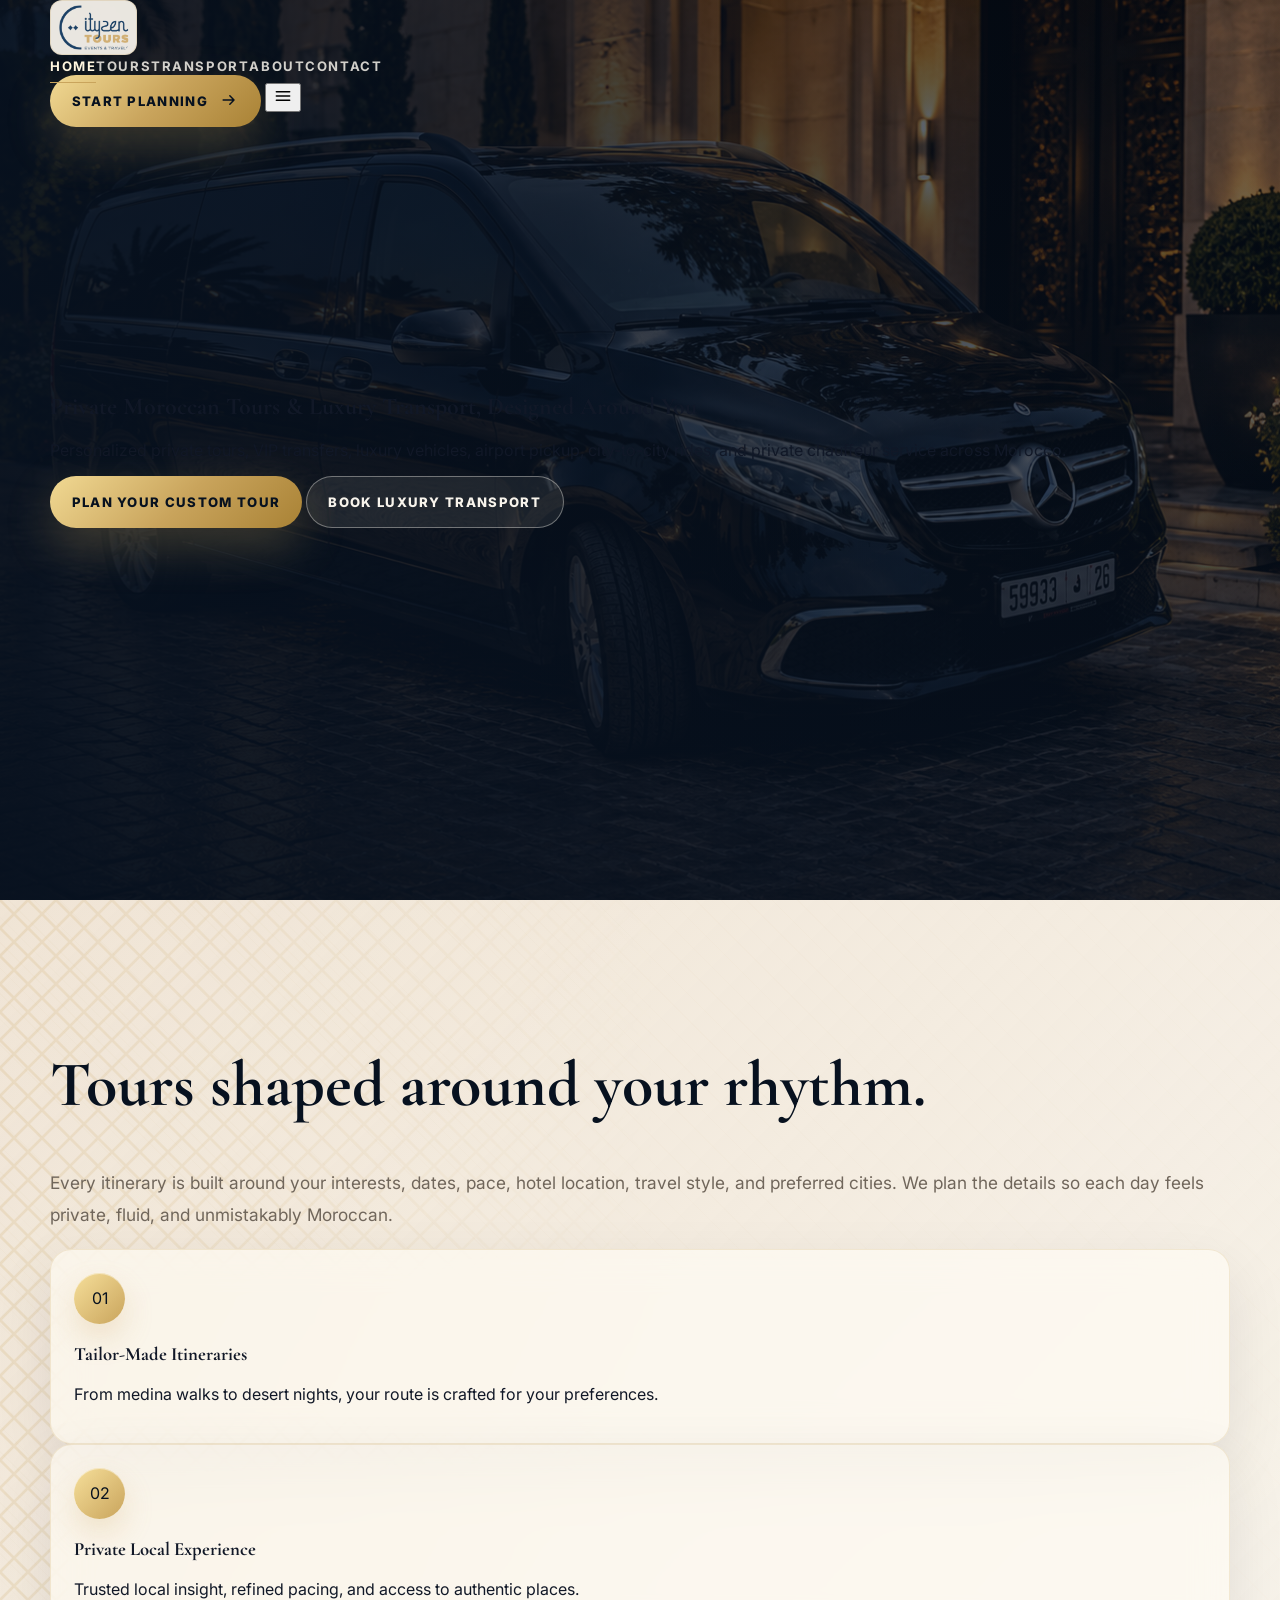
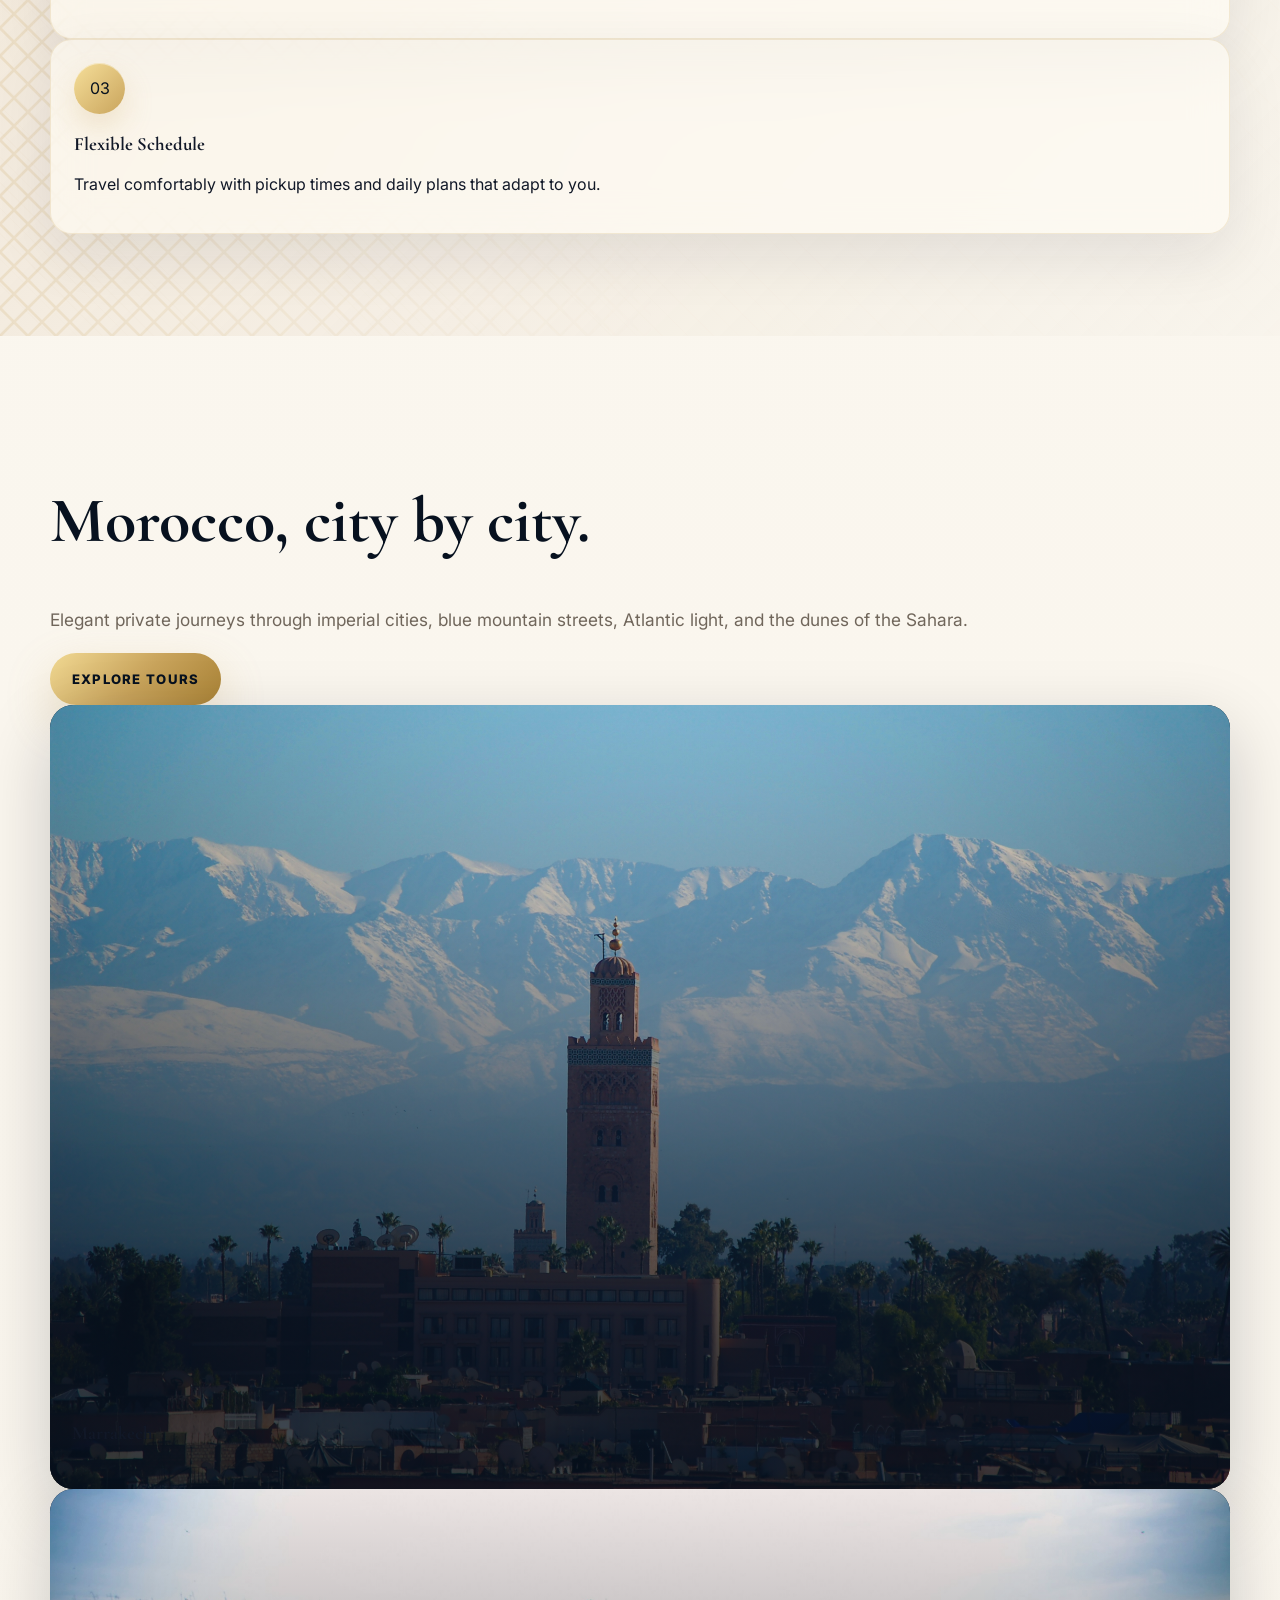
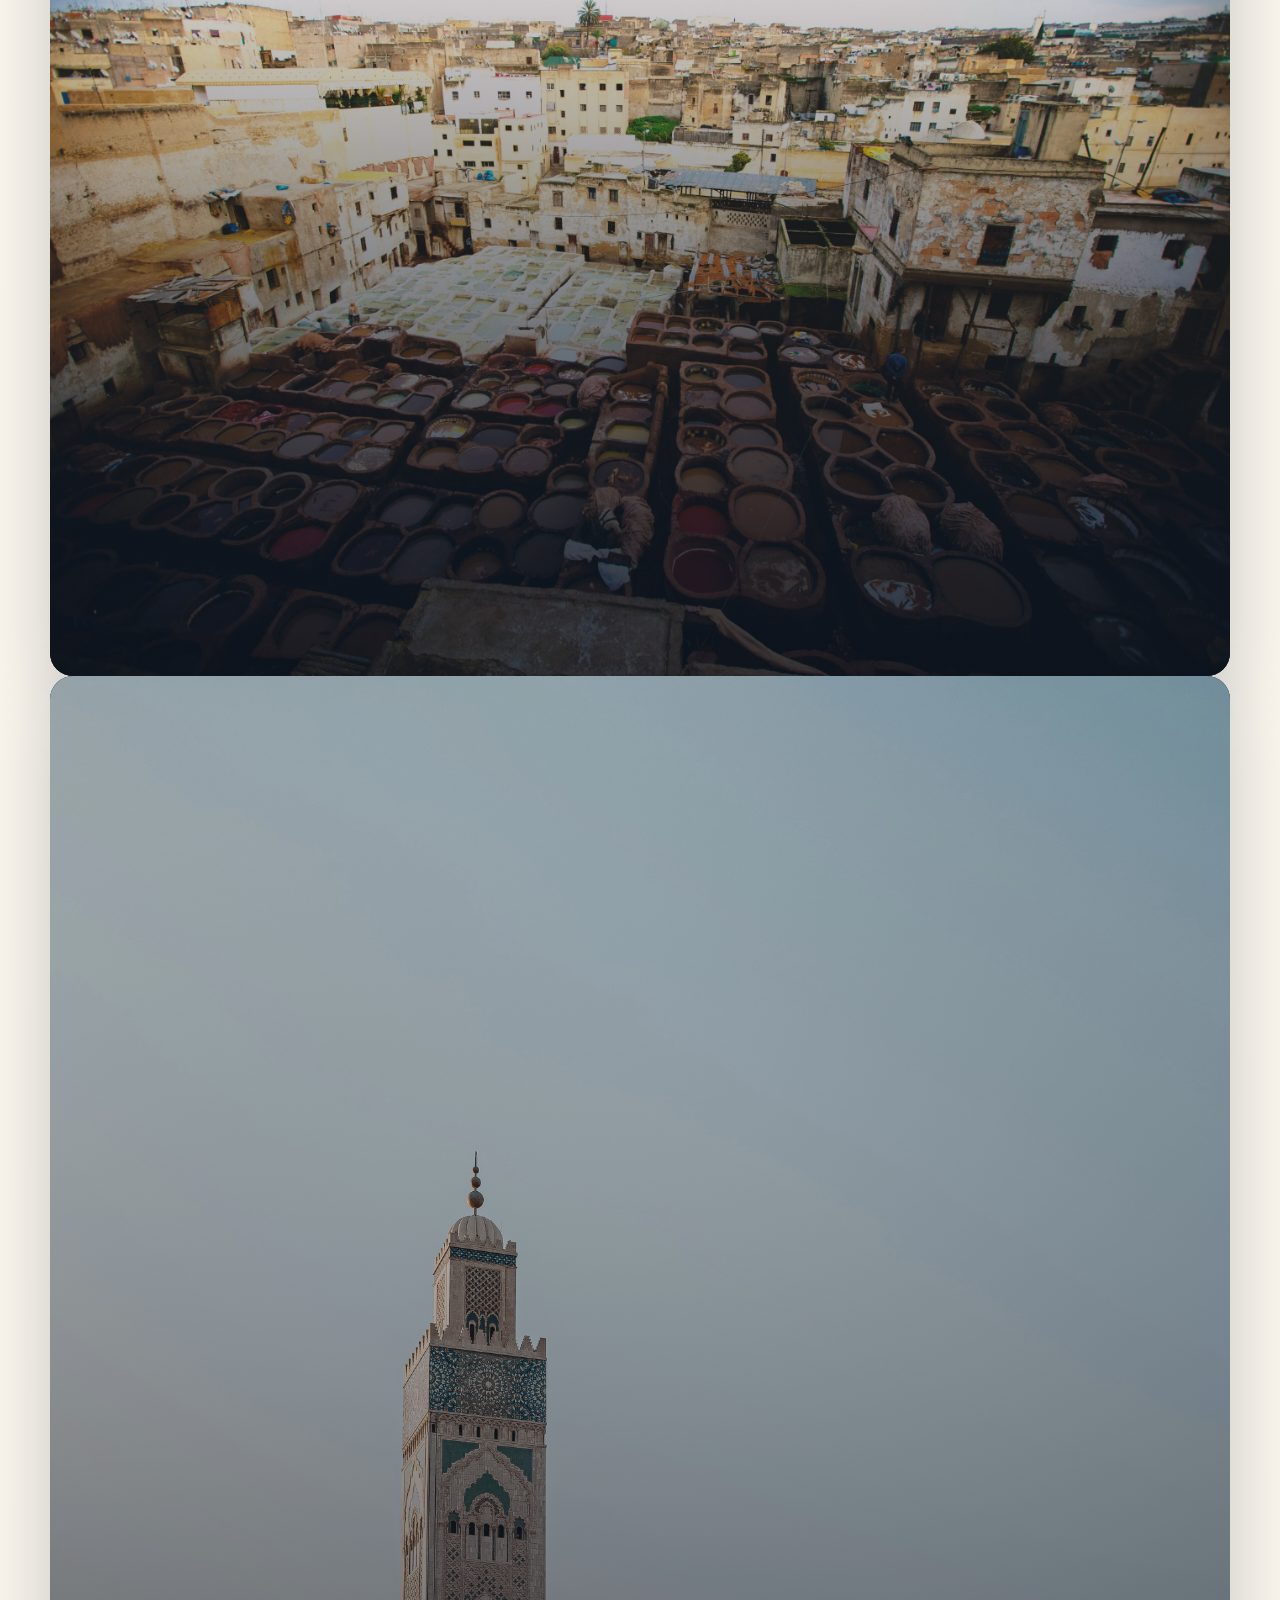
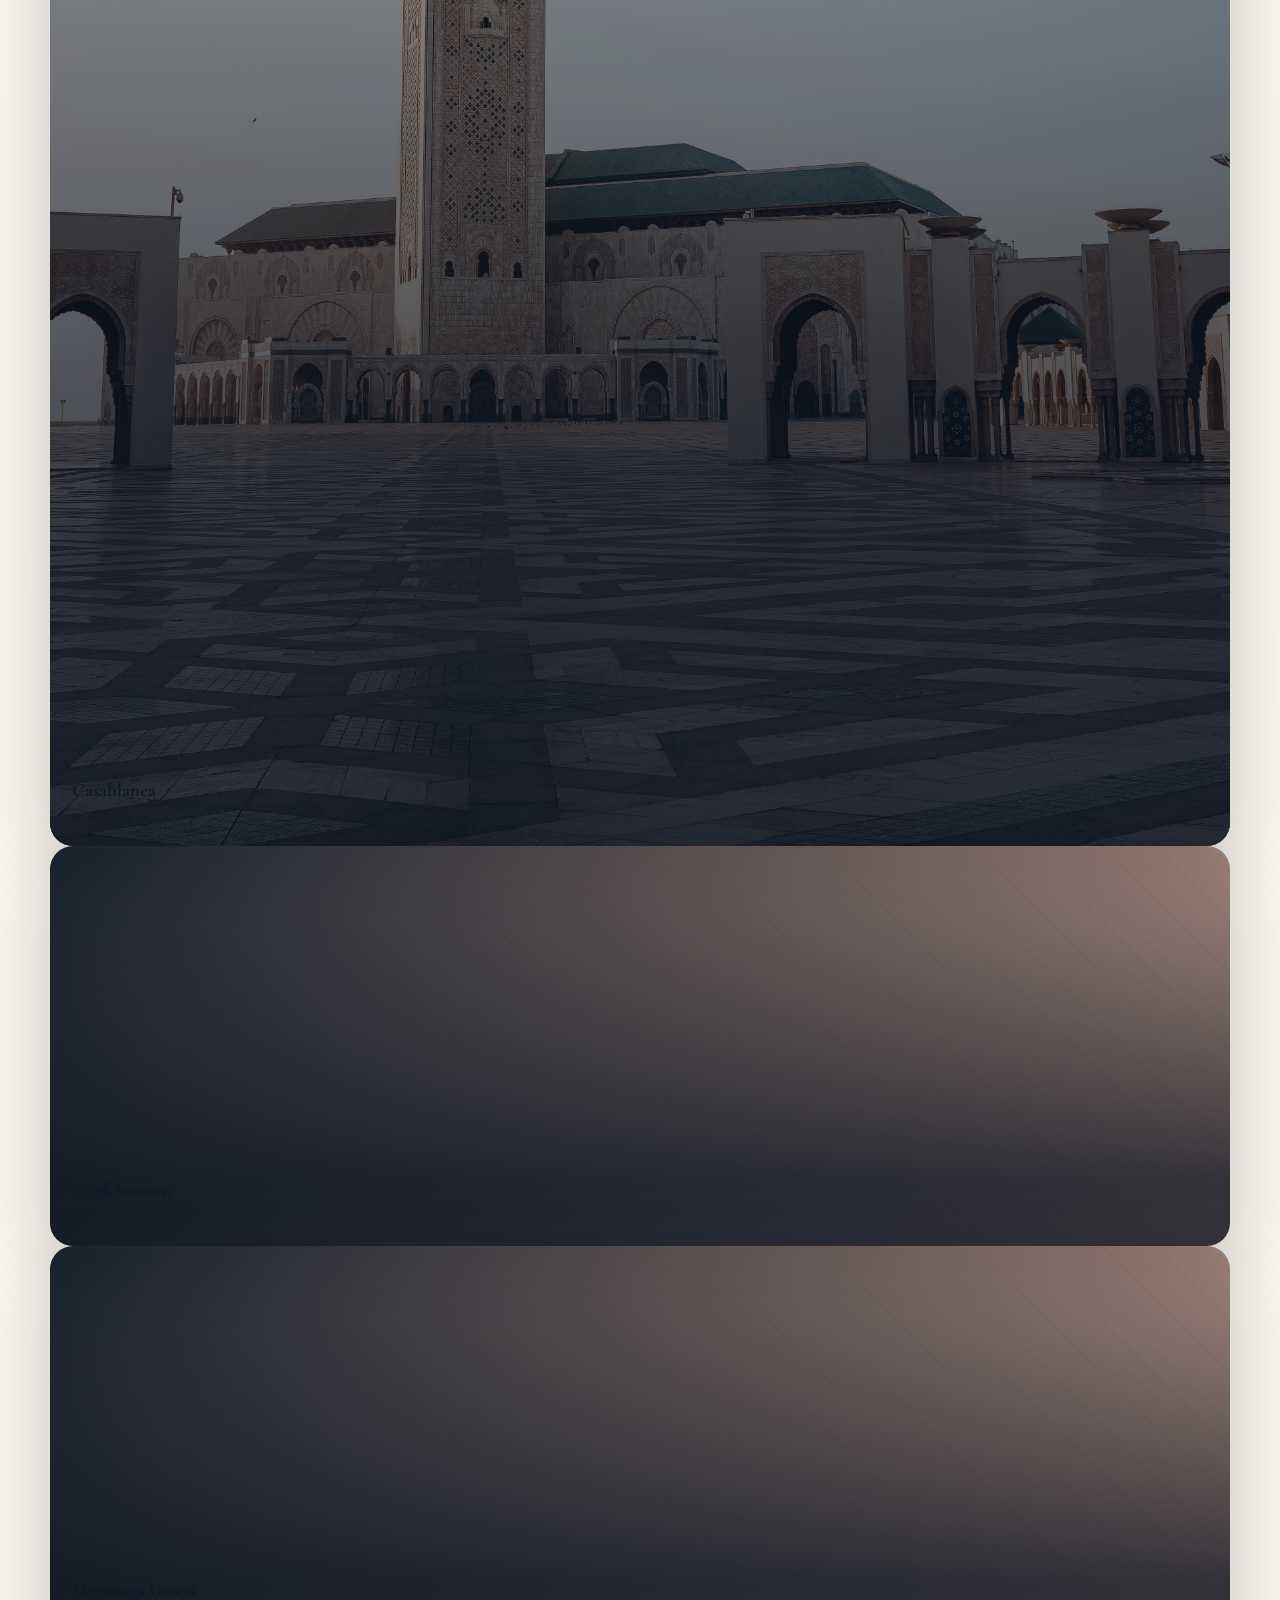
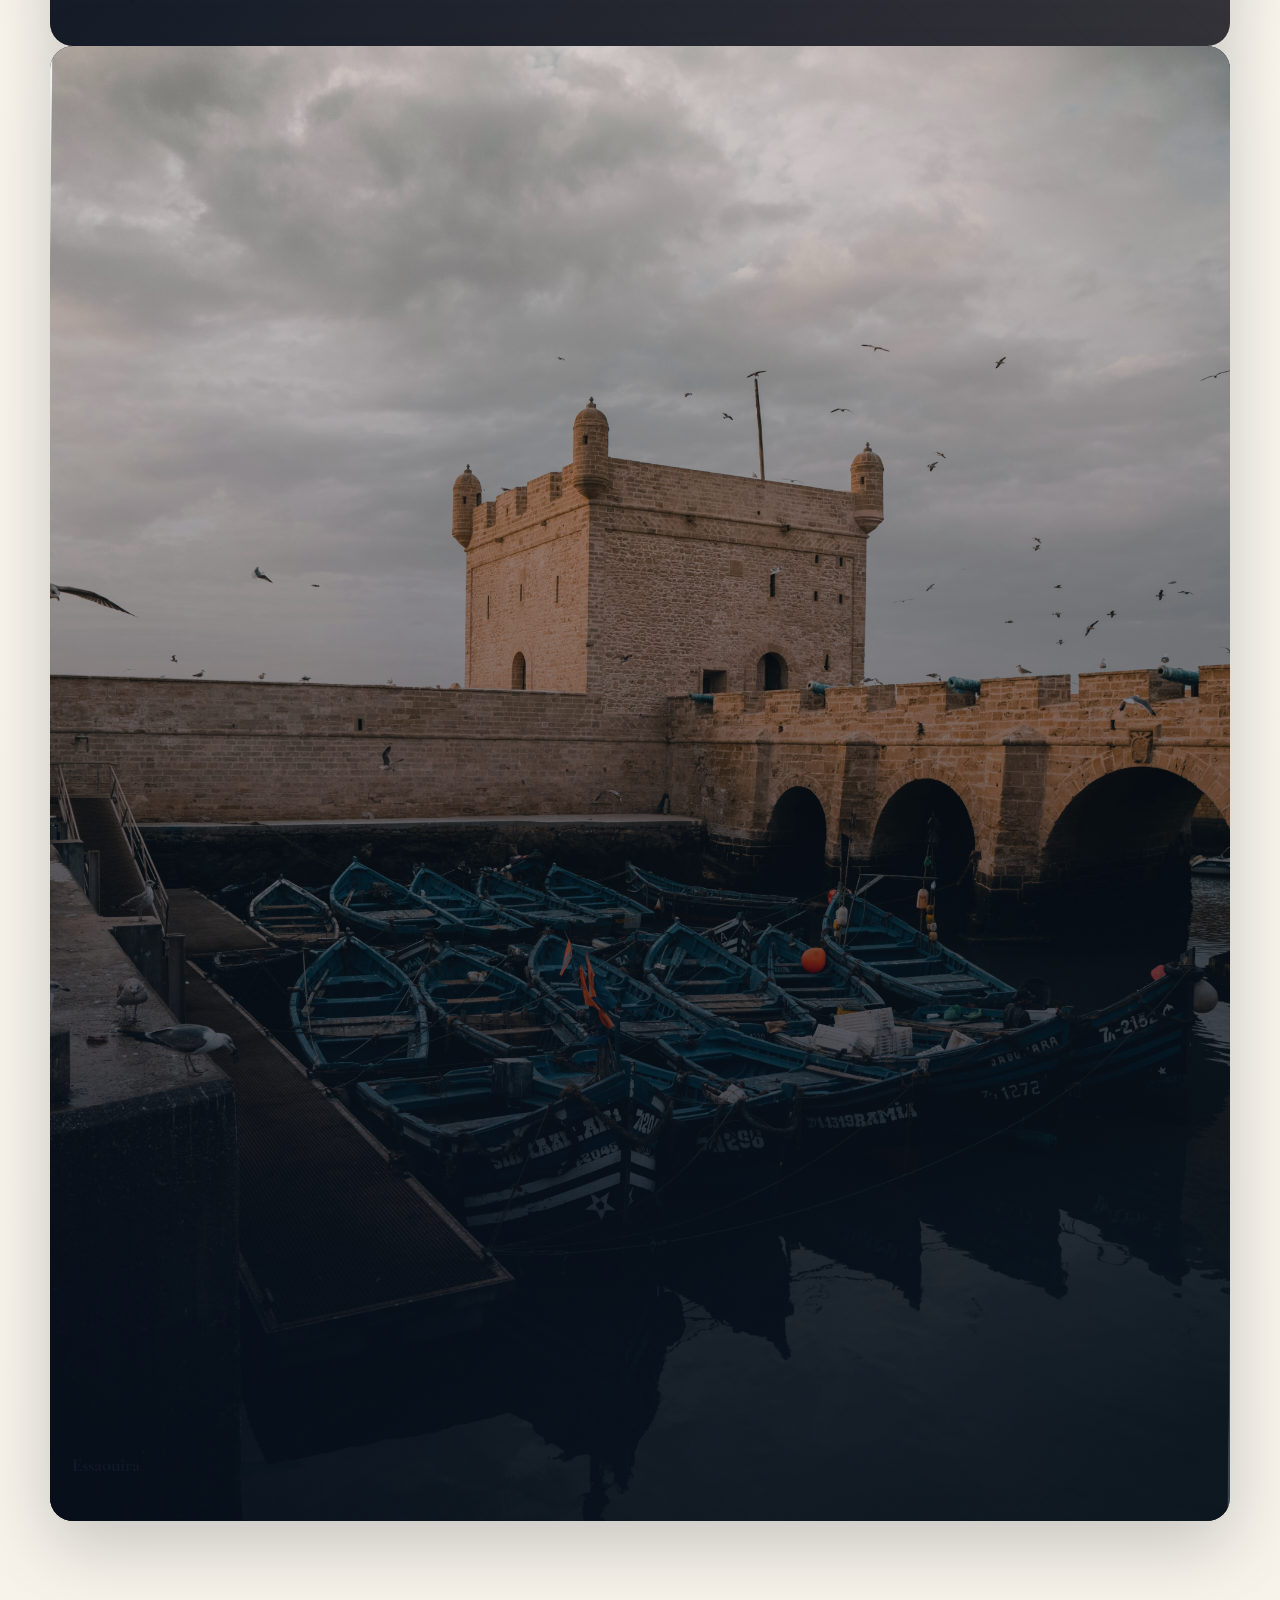
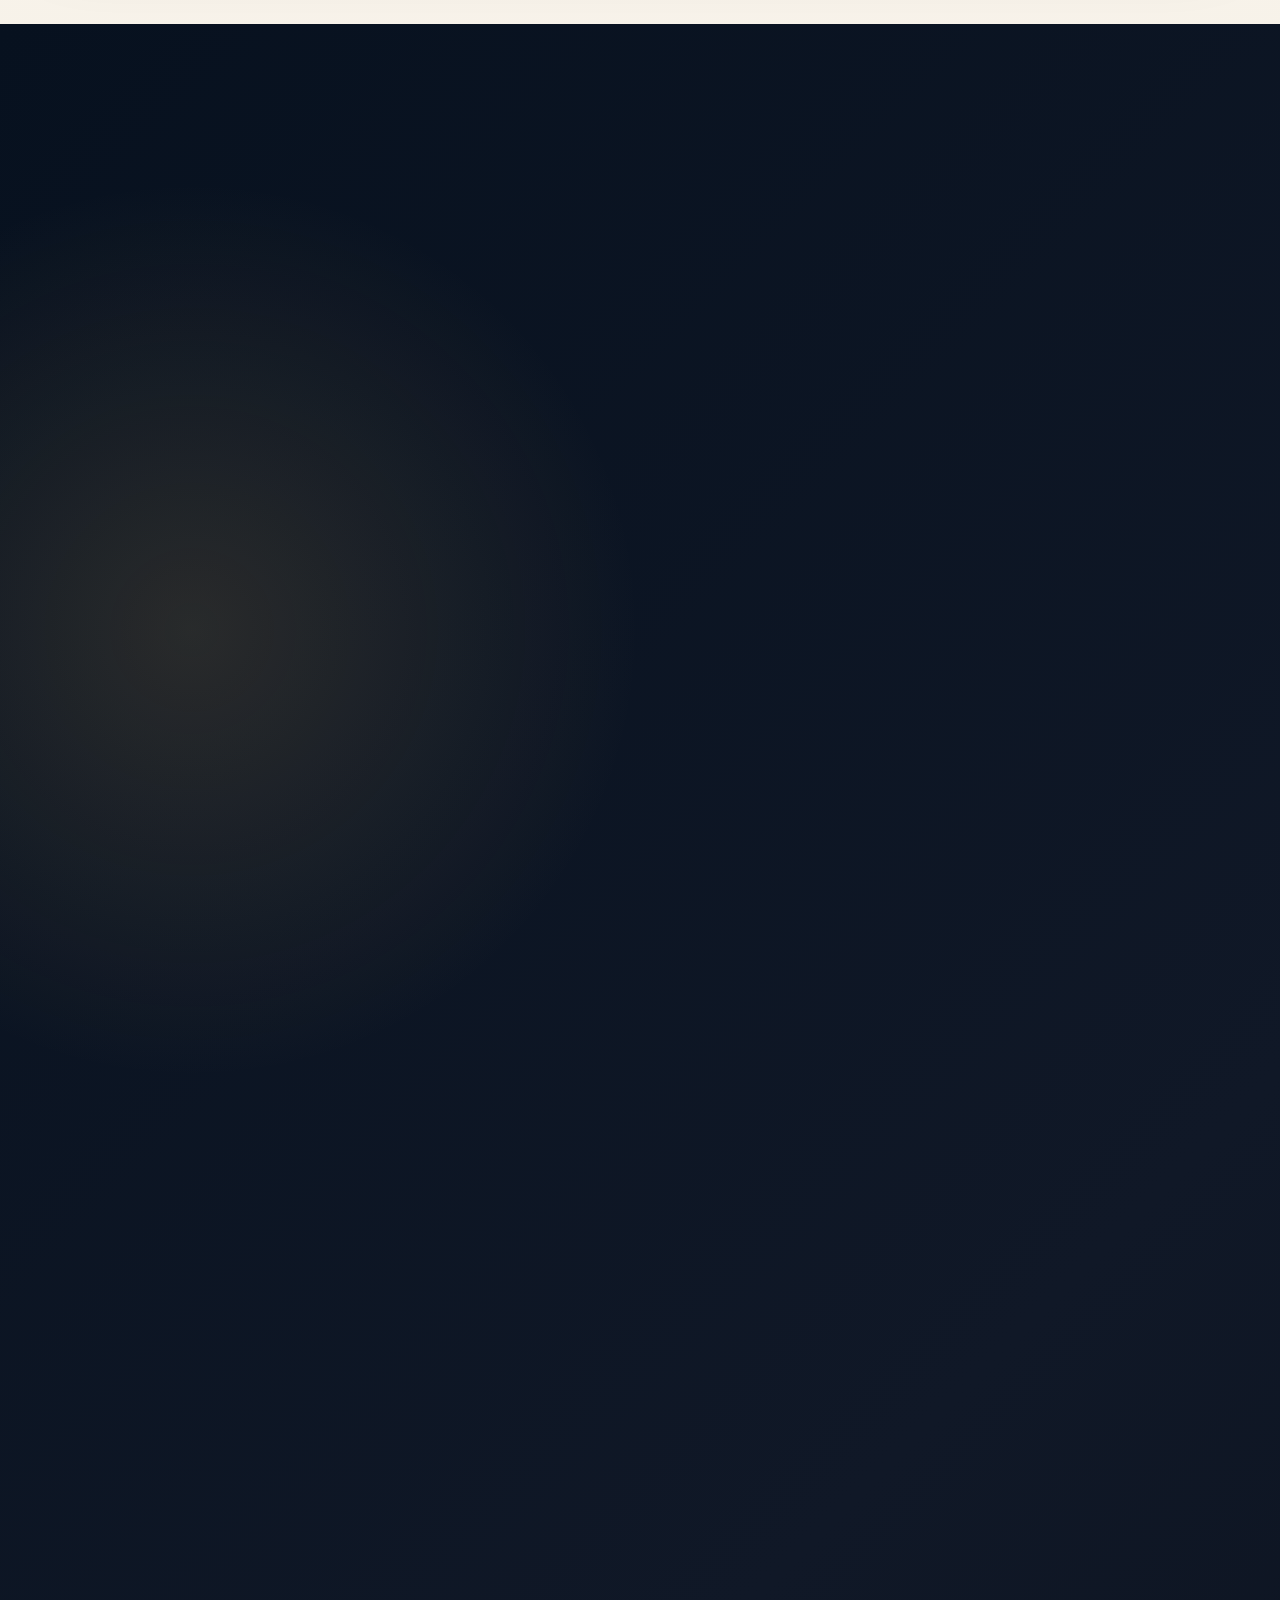
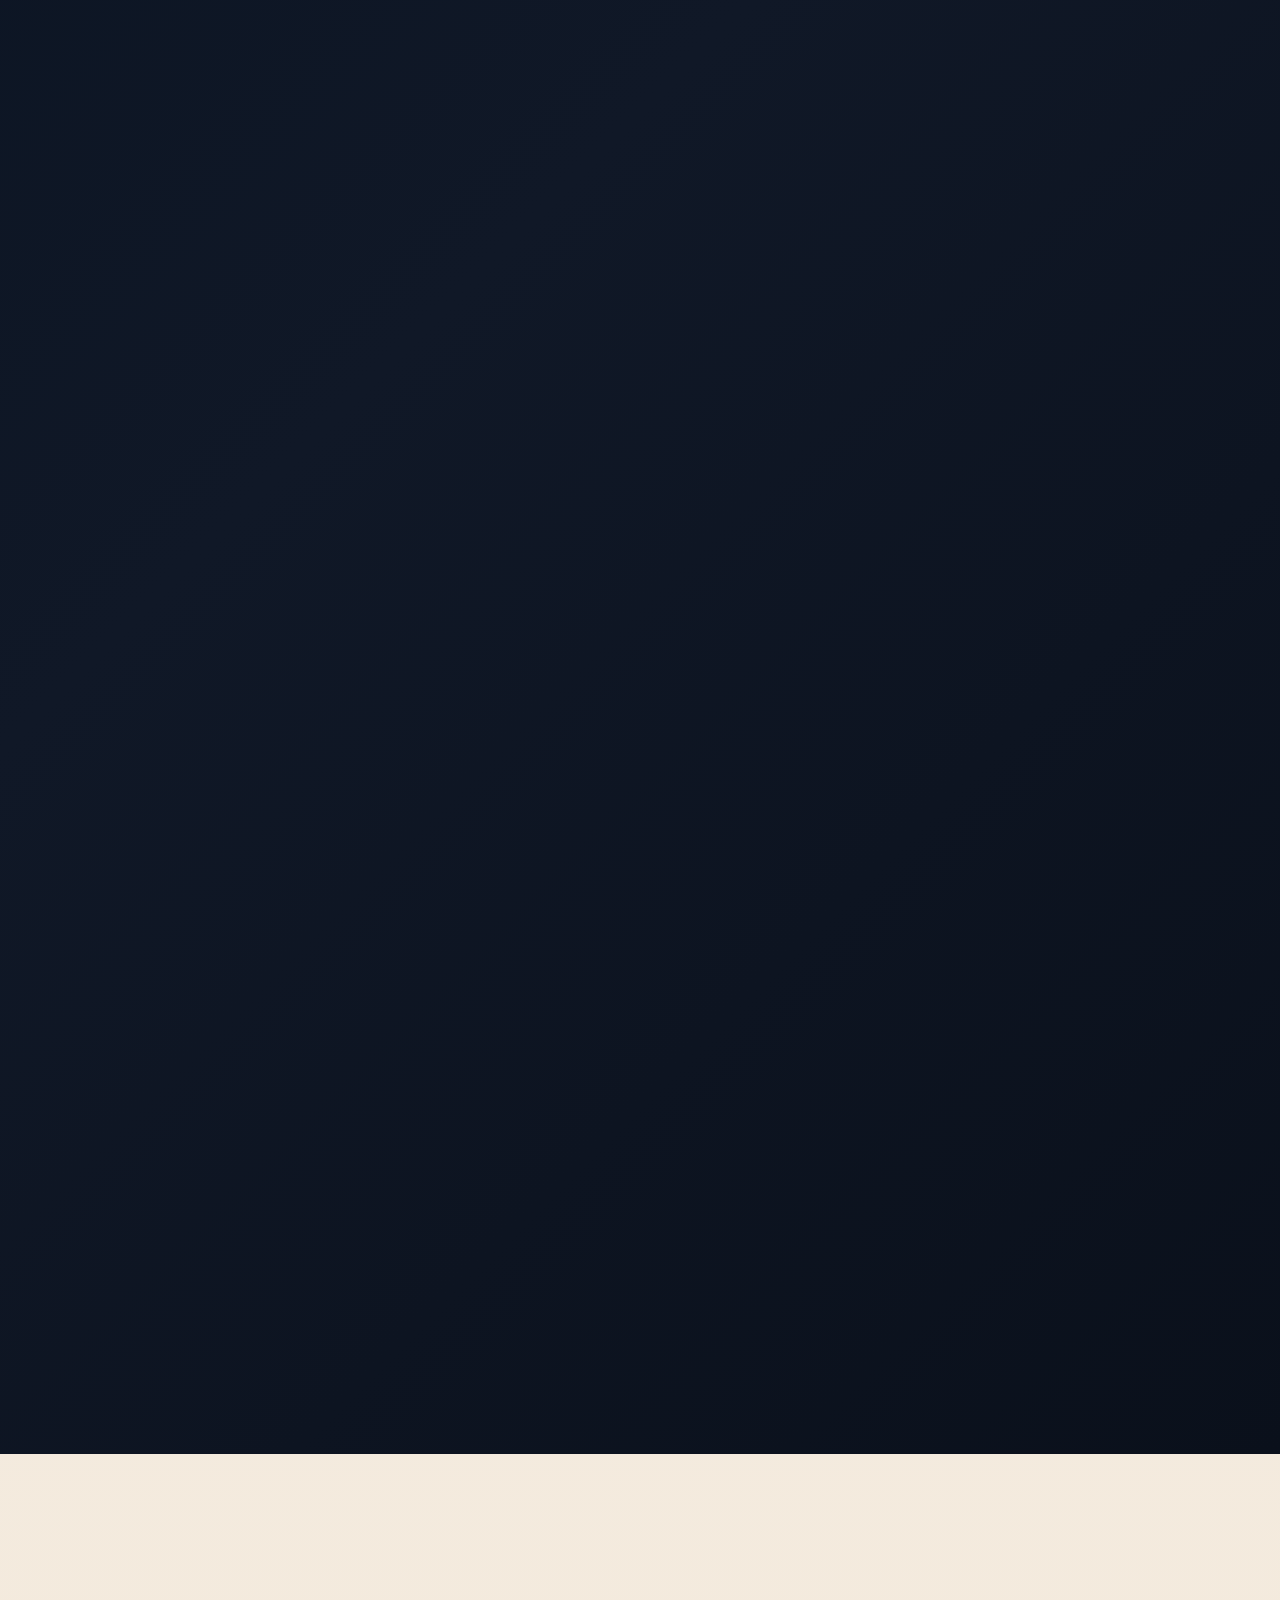
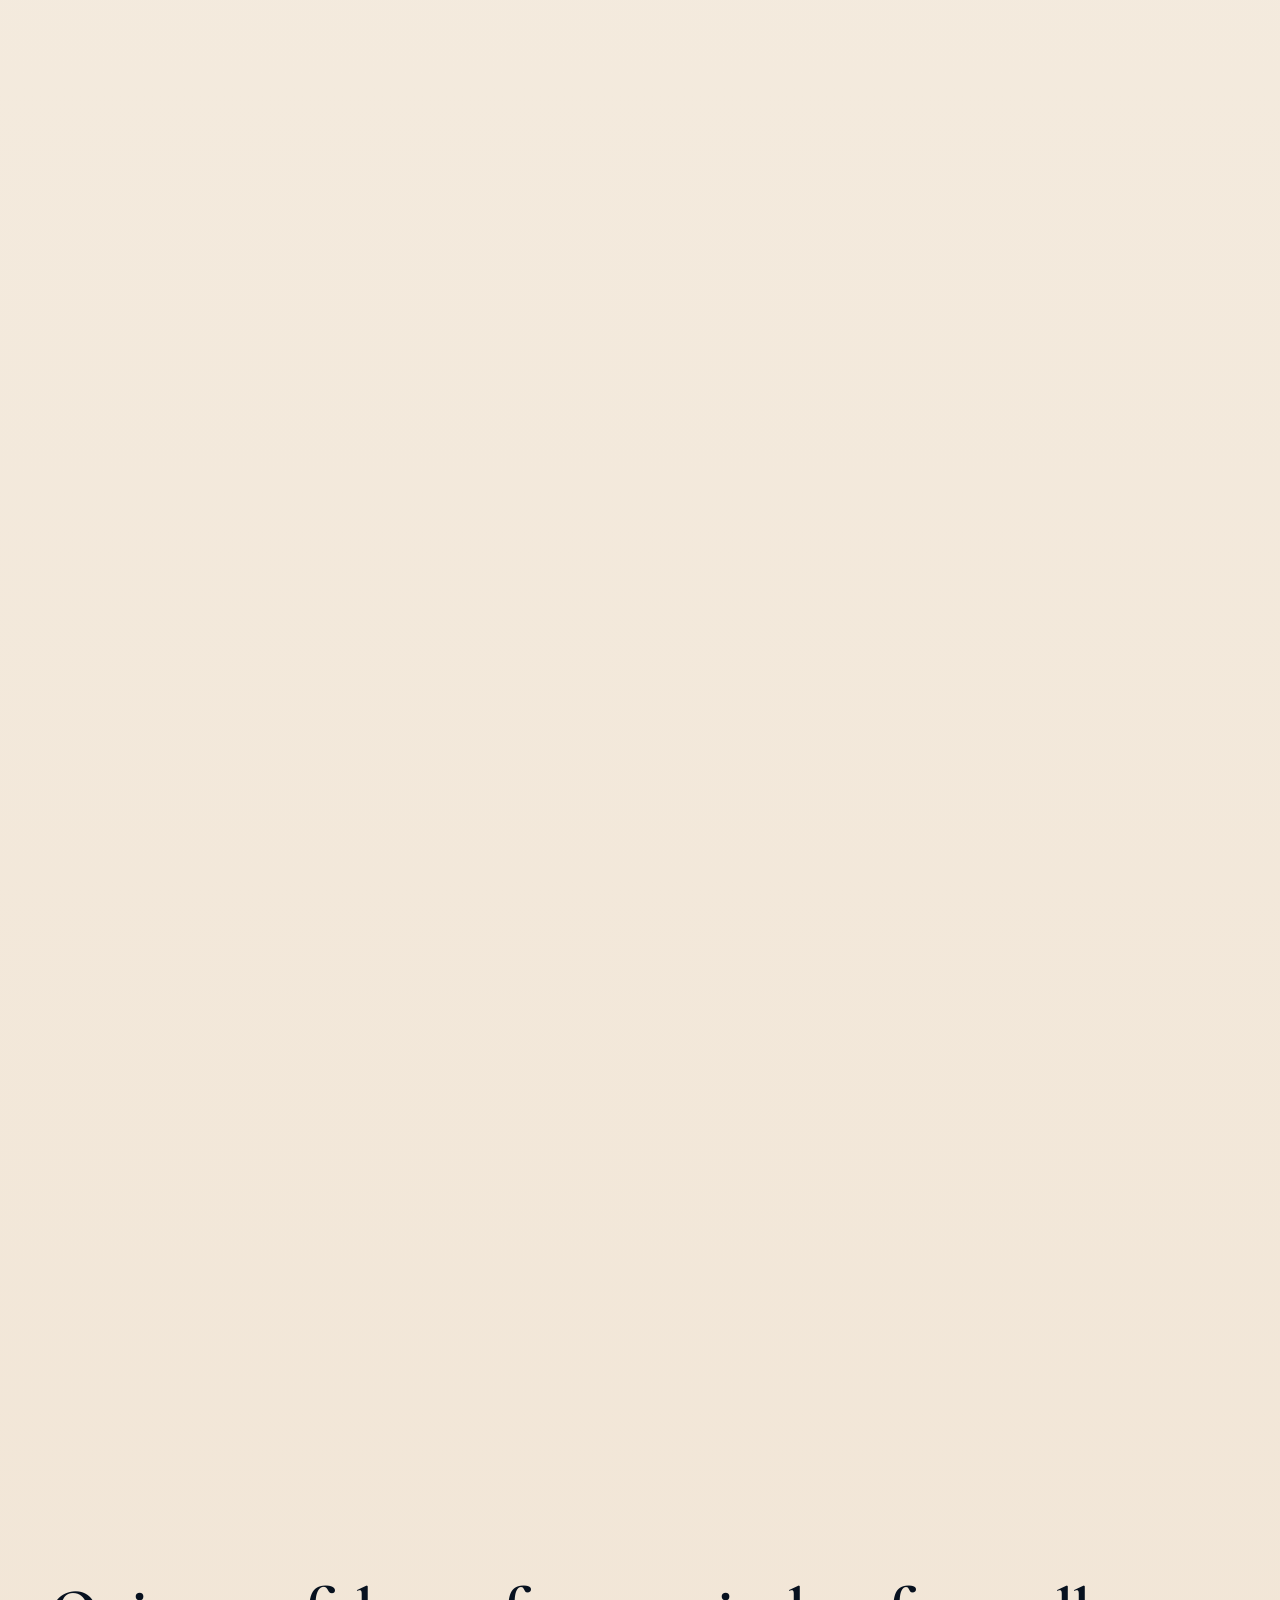
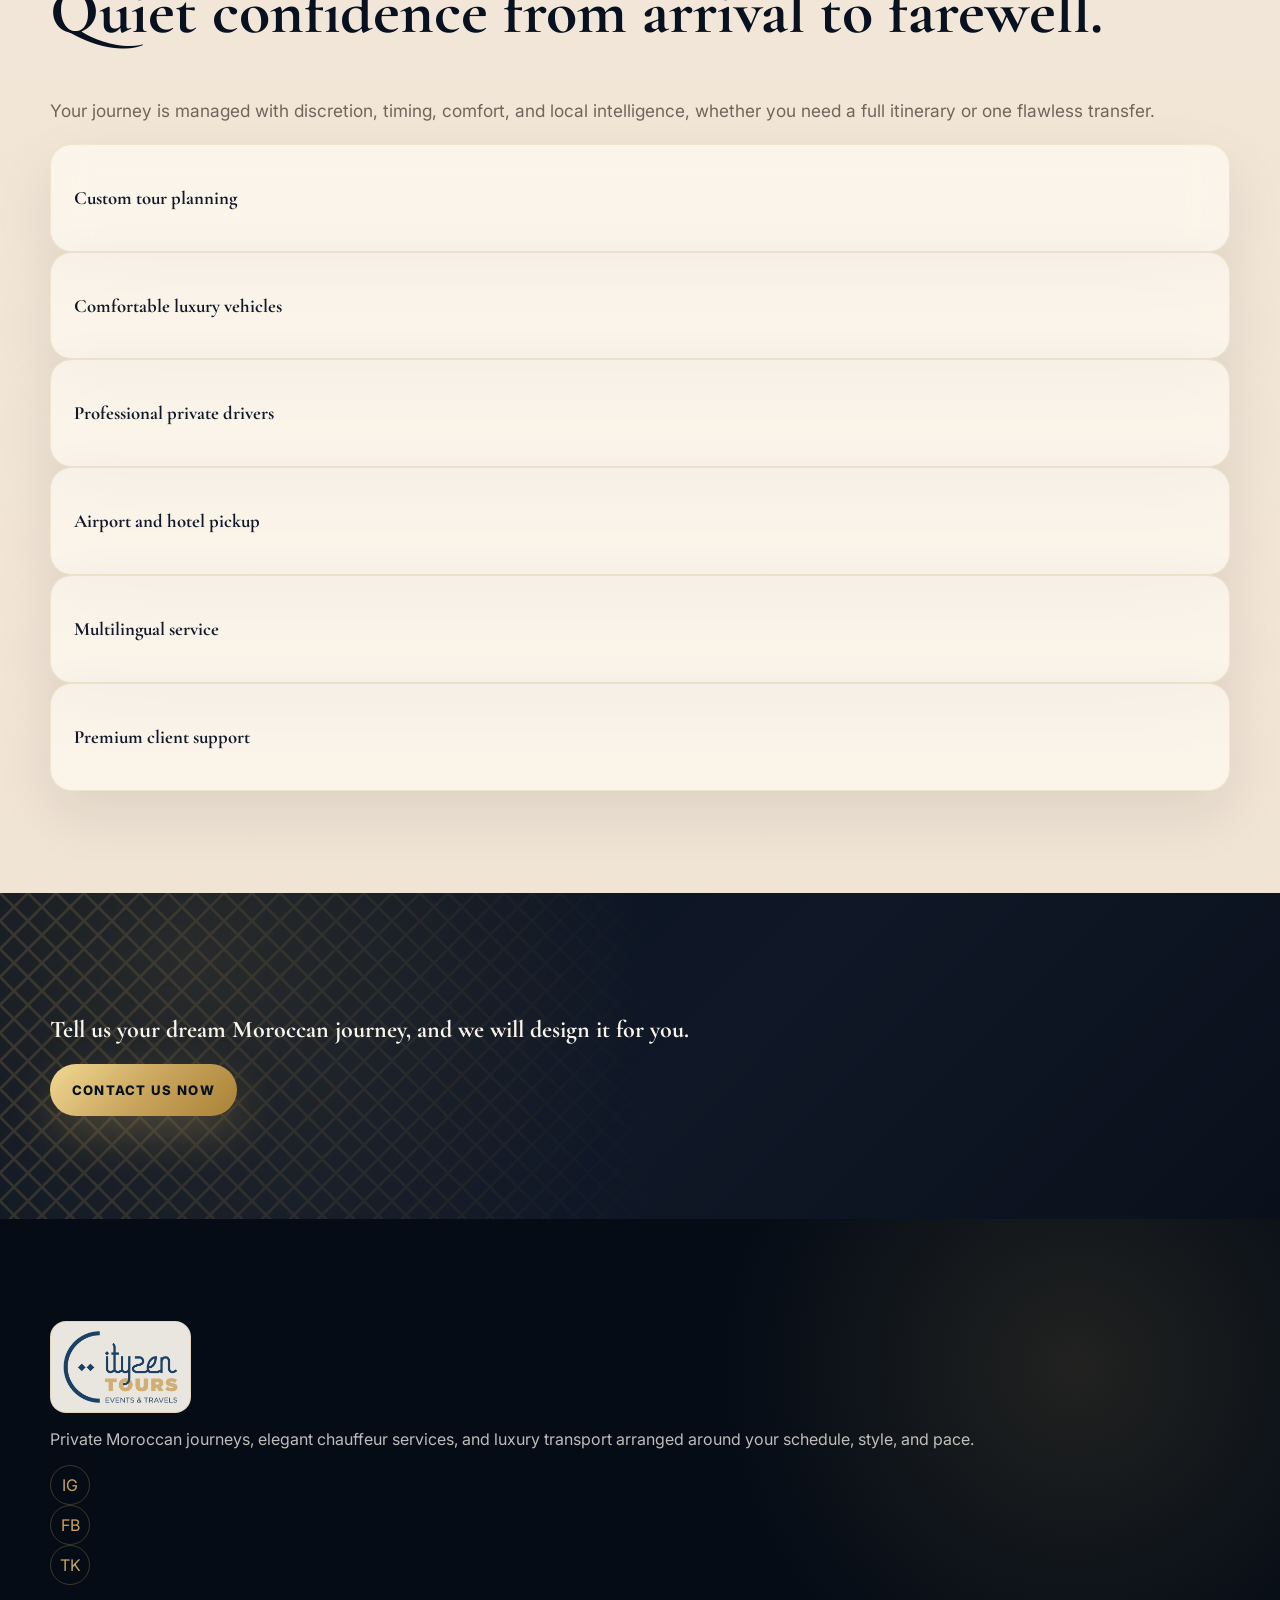
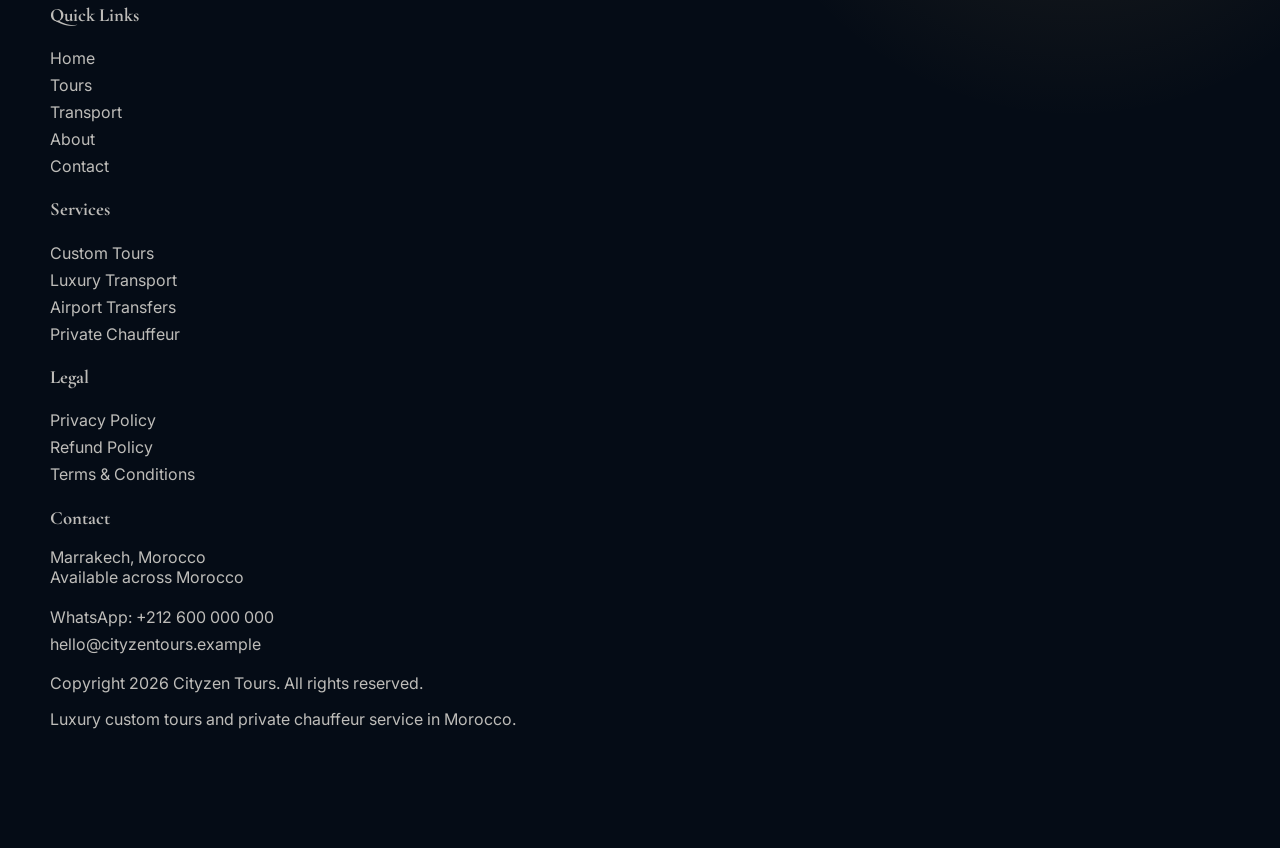
==== commit 4433512a: "fix logo" ====
--- a/index.html
+++ b/index.html
@@ -4,7 +4,8 @@
     <meta charset="UTF-8">
     <meta name="viewport" content="width=device-width, initial-scale=1.0">
     <meta name="description" content="Luxury Moroccan custom tours and private chauffeur transport services.">
-    <title>Marrakech Prestige | Custom Morocco Tours & Luxury Transport</title>
+    <title>Cityzen Tours | Custom Morocco Tours & Luxury Transport</title>
+    <link rel="icon" type="image/png" href="assets/images/logo.png">
     <script src="https://cdn.tailwindcss.com"></script>
     <link rel="stylesheet" href="assets/css/styles.css">
   </head>
@@ -80,13 +81,13 @@
             <h2 class="section-title light">Luxury vehicles for every private journey.</h2>
             <p class="lead light mt-5">Choose refined comfort for airport arrivals, business movement, VIP tourism, events, and long-distance transfers.</p>
           </div>
-          <div class="grid gap-6 md:grid-cols-2 lg:grid-cols-3">
-            <article class="car-card reveal"><div class="car-media"><img loading="lazy" src="assets/images/transport/Mercedes-Benz V-Class.png" " alt="Black luxury VIP van for private Morocco transport"></div><div class="p-6"><h3 class="brand-serif text-3xl font-bold">Mercedes-Benz V-Class</h3><p class="mt-3 text-[#665b52]">Executive van comfort for families, VIP guests, and private tours.</p></div></article>
-            <article class="car-card reveal"><div class="car-media"><img loading="lazy" src="assets/images/transport/Mercedes-Benz E-Class.png" alt="Elegant Mercedes-Benz sedan for business transfers"></div><div class="p-6"><h3 class="brand-serif text-3xl font-bold">Mercedes-Benz E-Class</h3><p class="mt-3 text-[#665b52]">Elegant sedan service for airport transfers and business travel.</p></div></article>
-            <article class="car-card reveal"><div class="car-media"><img loading="lazy" src="assets/images/transport/Mercedes-Benz Sprinter.png" alt="Black Range Rover luxury SUV for premium routes"></div><div class="p-6"><h3 class="brand-serif text-3xl font-bold">Mercedes-Benz Sprinter</h3><p class="mt-3 text-[#665b52]">Spacious commercial van for group transport and events.</p></div></article>
-            <article class="car-card reveal"><div class="car-media"><img loading="lazy" src="assets/images/transport/Range Rover.png" alt="Toyota Land Cruiser style 4x4 in the Sahara desert"></div><div class="p-6"><h3 class="brand-serif text-3xl font-bold">Range Rover</h3><p class="mt-3 text-[#665b52]">Reliable luxury 4x4 for Atlas routes and desert access.</p></div></article>
-            <article class="car-card reveal"><div class="car-media"><img loading="lazy" src="assets/images/transport/Toyota Prado.png" alt="Black VIP van for private chauffeur service"></div><div class="p-6"><h3 class="brand-serif text-3xl font-bold">Toyota Prado</h3><p class="mt-3 text-[#665b52]">Reliable comfort for long-distance routes and varied terrain.</p></div></article>
-            <article class="car-card reveal"><div class="car-media"><img loading="lazy" src="assets/images/transport/Skoda Superb Business.png" alt="Luxury minibus style vehicle for group transport"></div><div class="p-6"><h3 class="brand-serif text-3xl font-bold">Skoda Superb Business</h3><p class="mt-3 text-[#665b52]">Reliable comfort for long-distance routes and varied terrain.</p></div></article>
+          <div class="grid gap-5 md:grid-cols-2 lg:grid-cols-3">
+            <article class="image-card transport-card reveal"><img loading="lazy" src="assets/images/transport/Mercedes-Benz V-Class.png" alt="Mercedes-Benz V-Class luxury van for private Morocco transport"><div class="card-copy text-[#F8F4EC]"><h3 class="brand-serif text-4xl font-bold">Mercedes-Benz V-Class</h3><p class="mt-2 leading-7">Executive van comfort for families, VIP guests, and private tours.</p><div class="transport-meta"><span>Passenger capacity: <strong>Up to 6</strong></span><span>Service type: <strong>VIP tourism transport</strong></span></div><a class="card-cta" href="contact.html">Book Now</a></div></article>
+            <article class="image-card transport-card reveal"><img loading="lazy" src="assets/images/transport/Mercedes-Benz E-Class.png" alt="Mercedes-Benz E-Class sedan for airport and business transfers"><div class="card-copy text-[#F8F4EC]"><h3 class="brand-serif text-4xl font-bold">Mercedes-Benz E-Class</h3><p class="mt-2 leading-7">Elegant sedan service for airport transfers and business travel.</p><div class="transport-meta"><span>Passenger capacity: <strong>Up to 3</strong></span><span>Service type: <strong>Airport and business</strong></span></div><a class="card-cta" href="contact.html">Book Now</a></div></article>
+            <article class="image-card transport-card reveal"><img loading="lazy" src="assets/images/transport/Mercedes-Benz Sprinter.png" alt="Luxury minibus for events and group transport"><div class="card-copy text-[#F8F4EC]"><h3 class="brand-serif text-4xl font-bold">Mercedes-Benz Sprinter</h3><p class="mt-2 leading-7">Comfortable group movement for tours, weddings, events, and conferences.</p><div class="transport-meta"><span>Passenger capacity: <strong>Up to 17</strong></span><span>Service type: <strong>Group transport</strong></span></div><a class="card-cta" href="contact.html">Book Now</a></div></article>
+            <article class="image-card transport-card reveal"><img loading="lazy" src="assets/images/transport/Range Rover.png" alt="Range Rover luxury SUV for Morocco routes"><div class="card-copy text-[#F8F4EC]"><h3 class="brand-serif text-4xl font-bold">Range Rover</h3><p class="mt-2 leading-7">Premium SUV presence for mountain roads, events, and elevated arrivals.</p><div class="transport-meta"><span>Passenger capacity: <strong>Up to 4</strong></span><span>Service type: <strong>Premium 4x4 routes</strong></span></div><a class="card-cta" href="contact.html">Book Now</a></div></article>
+            <article class="image-card transport-card reveal"><img loading="lazy" src="assets/images/transport/Toyota Prado.png" alt="Toyota Prado 4x4 for Atlas and desert access"><div class="card-copy text-[#F8F4EC]"><h3 class="brand-serif text-4xl font-bold">Toyota Prado</h3><p class="mt-2 leading-7">Reliable luxury 4x4 for Atlas routes, long-distance transfers, and desert access.</p><div class="transport-meta"><span>Passenger capacity: <strong>Up to 4</strong></span><span>Service type: <strong>Long distance transfers</strong></span></div><a class="card-cta" href="contact.html">Book Now</a></div></article>
+            <article class="image-card transport-card reveal"><img loading="lazy" src="assets/images/transport/Skoda Superb Business.png" alt="Skoda Superb Business sedan for private chauffeur service"><div class="card-copy text-[#F8F4EC]"><h3 class="brand-serif text-4xl font-bold">Skoda Superb Business</h3><p class="mt-2 leading-7">Reliable comfort for long-distance routes and varied terrain.</p><div class="transport-meta"><span>Passenger capacity: <strong>Up to 3</strong></span><span>Service type: <strong>Private chauffeur</strong></span></div><a class="card-cta" href="contact.html">Book Now</a></div></article>
           </div>
         </div>
       </section>
--- a/assets/css/styles.css
+++ b/assets/css/styles.css
@@ -55,6 +55,31 @@
 svg {
   width: 1.25rem;
   height: 1.25rem;
+}
+
+.brand-logo {
+  display: block;
+  width: auto;
+  height: clamp(2.65rem, 5vw, 3.45rem);
+  max-width: min(11rem, 42vw);
+  object-fit: contain;
+  padding: 0.28rem 0.48rem;
+  border: 1px solid rgba(201, 164, 92, 0.24);
+  border-radius: 0.75rem;
+  background: rgba(248, 244, 236, 0.94);
+  box-shadow: 0 14px 34px rgba(0, 0, 0, 0.16);
+}
+
+.footer-logo {
+  display: block;
+  width: auto;
+  height: clamp(4.25rem, 8vw, 5.75rem);
+  max-width: min(15rem, 100%);
+  object-fit: contain;
+  padding: 0.55rem 0.75rem;
+  border: 1px solid rgba(201, 164, 92, 0.24);
+  border-radius: 1rem;
+  background: rgba(248, 244, 236, 0.94);
 }
 
 .site-shell {
@@ -117,11 +142,13 @@
 
 .mobile-panel {
   transform: translateY(-105%);
-  transition: transform 0.38s ease;
+  visibility: hidden;
+  transition: transform 0.38s ease, visibility 0.38s ease;
 }
 
 .mobile-panel.open {
   transform: translateY(0);
+  visibility: visible;
 }
 
 .lux-hero {
@@ -351,48 +378,80 @@
   max-height: 5rem;
 }
 
-.car-card {
+.transport-card .transport-meta,
+.transport-card .card-cta {
+  opacity: 0;
+  max-height: 0;
   overflow: hidden;
-  border-radius: 1.45rem;
-  background: linear-gradient(145deg, rgba(255, 252, 245, 0.88), rgba(234, 219, 200, 0.7));
-  border: 1px solid rgba(201, 164, 92, 0.2);
-  box-shadow: 0 24px 70px rgba(17, 24, 39, 0.12);
-  transition: transform 0.35s ease, box-shadow 0.35s ease;
-}
-
-.car-card:hover {
-  transform: translateY(-8px);
-  box-shadow: 0 30px 90px rgba(17, 24, 39, 0.18);
-}
-
-.car-media {
-  position: relative;
-  aspect-ratio: 4 / 3;
-  overflow: hidden;
-}
-
-.car-media img {
-  width: 100%;
-  height: 100%;
-  object-fit: cover;
-  transition: transform 0.75s ease;
-}
-
-.car-media::after {
-  content: "";
-  position: absolute;
-  inset: 0;
-  background: linear-gradient(110deg, transparent 0%, rgba(255, 255, 255, 0.2) 42%, transparent 58%);
-  transform: translateX(-110%);
-  transition: transform 0.75s ease;
-}
-
-.car-card:hover .car-media img {
-  transform: scale(1.09);
-}
-
-.car-card:hover .car-media::after {
-  transform: translateX(110%);
+  transform: translateY(0.5rem);
+  transition: opacity 0.35s ease, max-height 0.35s ease, transform 0.35s ease;
+}
+
+.transport-card {
+  height: clamp(25rem, 34vw, 30rem);
+  min-height: clamp(25rem, 34vw, 30rem);
+}
+
+.transport-card:hover .card-copy p,
+.transport-card:focus-within .card-copy p {
+  opacity: 1;
+  max-height: 7rem;
+}
+
+.transport-card:hover .transport-meta,
+.transport-card:hover .card-cta,
+.transport-card:focus-within .transport-meta,
+.transport-card:focus-within .card-cta {
+  opacity: 1;
+  max-height: 9rem;
+  transform: translateY(0);
+}
+
+.transport-meta {
+  display: grid;
+  gap: 0.55rem;
+  margin-top: 1rem;
+}
+
+.transport-meta span {
+  display: block;
+  color: rgba(248, 244, 236, 0.76);
+  font-size: 0.78rem;
+  font-weight: 700;
+  line-height: 1.45;
+  text-transform: uppercase;
+  letter-spacing: 0.08em;
+}
+
+.transport-meta strong {
+  color: #f8f4ec;
+  font-weight: 800;
+  letter-spacing: 0;
+  text-transform: none;
+}
+
+.card-cta {
+  display: inline-flex;
+  align-items: center;
+  justify-content: center;
+  width: fit-content;
+  margin-top: 1rem;
+  padding: 0.7rem 1rem;
+  border: 1px solid rgba(201, 164, 92, 0.7);
+  border-radius: 999px;
+  color: var(--navy);
+  background: linear-gradient(135deg, #f1d993, var(--gold));
+  box-shadow: 0 12px 34px rgba(201, 164, 92, 0.28);
+  font-size: 0.74rem;
+  font-weight: 900;
+  letter-spacing: 0.12em;
+  text-transform: uppercase;
+  transition: transform 0.28s ease, box-shadow 0.28s ease;
+}
+
+.card-cta:hover {
+  transform: translateY(-2px);
+  box-shadow: 0 18px 46px rgba(201, 164, 92, 0.42);
 }
 
 .deep-band {
@@ -738,12 +797,31 @@
     min-height: 20rem;
   }
 
+  .transport-card {
+    height: 28rem;
+    min-height: 28rem;
+  }
+
   .split-image {
     min-height: 21rem;
   }
 
   .btn {
     width: 100%;
+  }
+}
+
+@media (hover: none) {
+  .transport-card .card-copy {
+    transform: translateY(0);
+  }
+
+  .transport-card .card-copy p,
+  .transport-card .transport-meta,
+  .transport-card .card-cta {
+    opacity: 1;
+    max-height: 10rem;
+    transform: translateY(0);
   }
 }
 
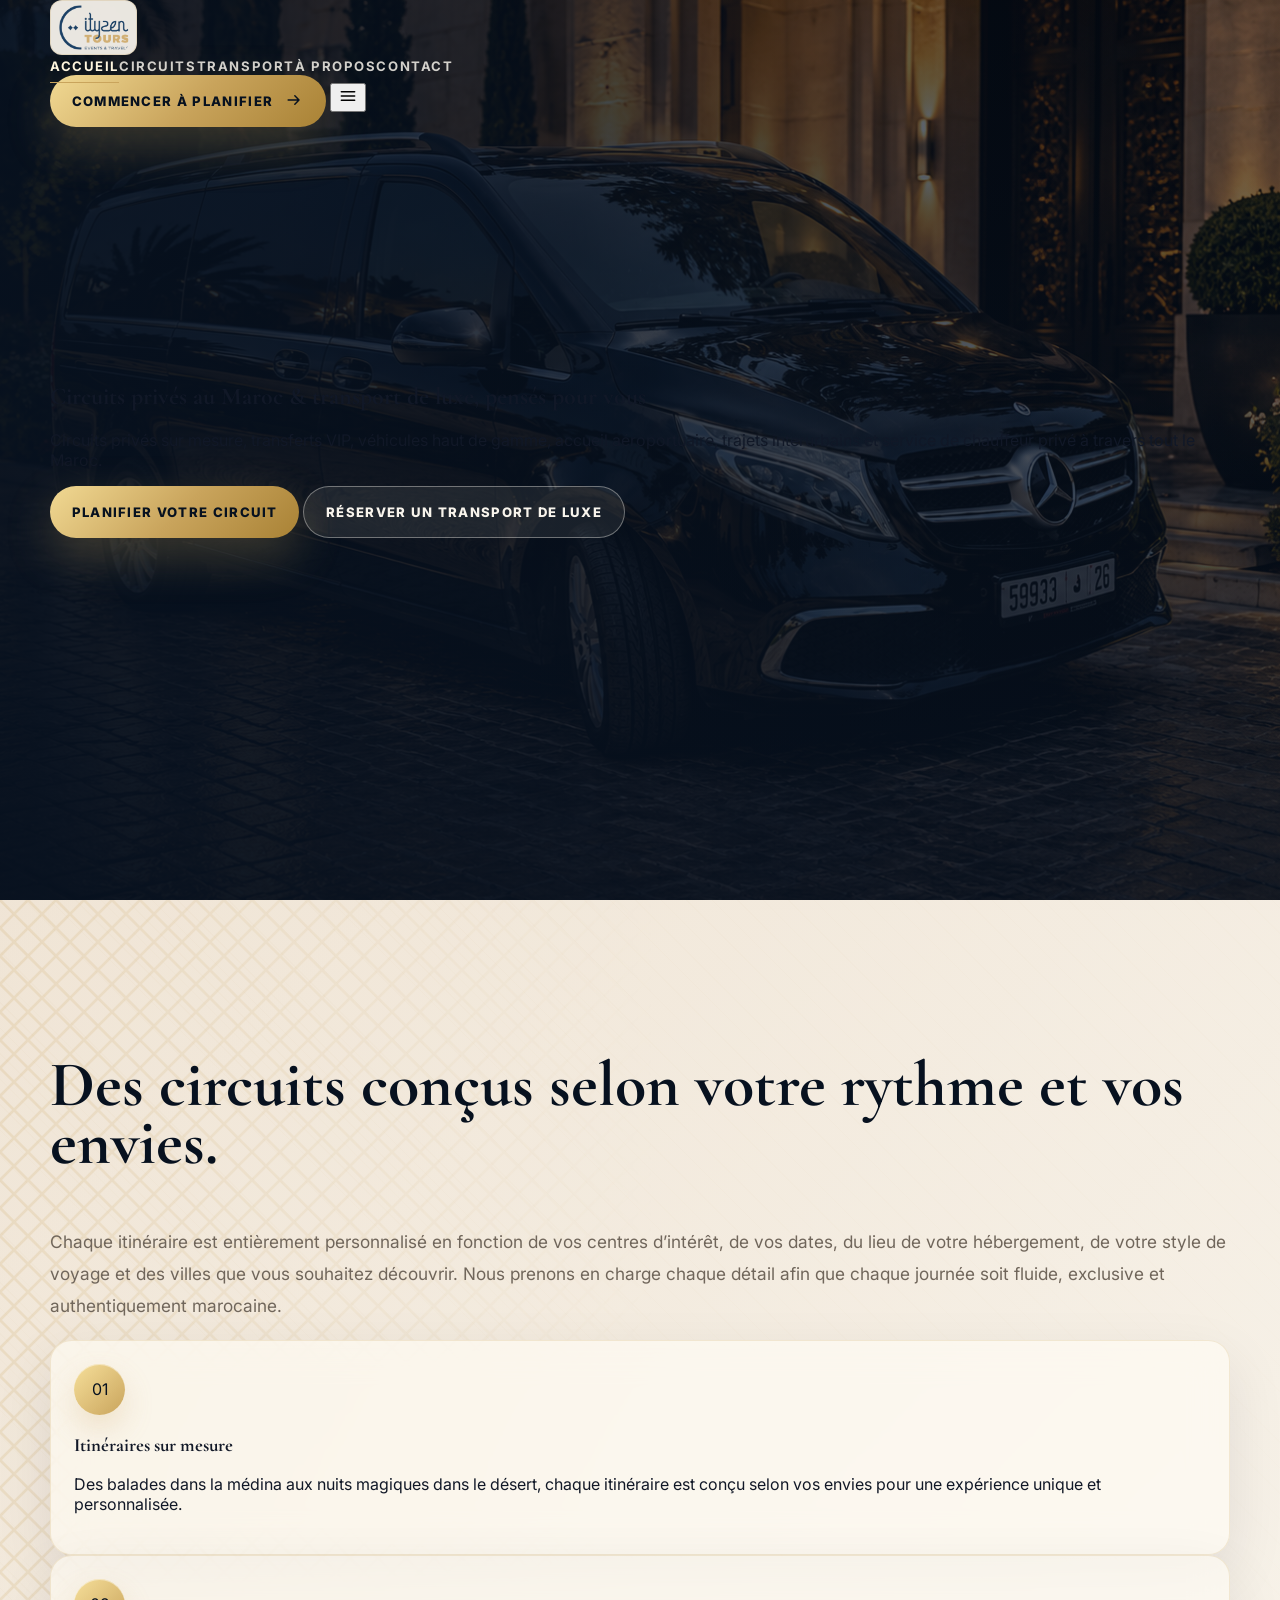
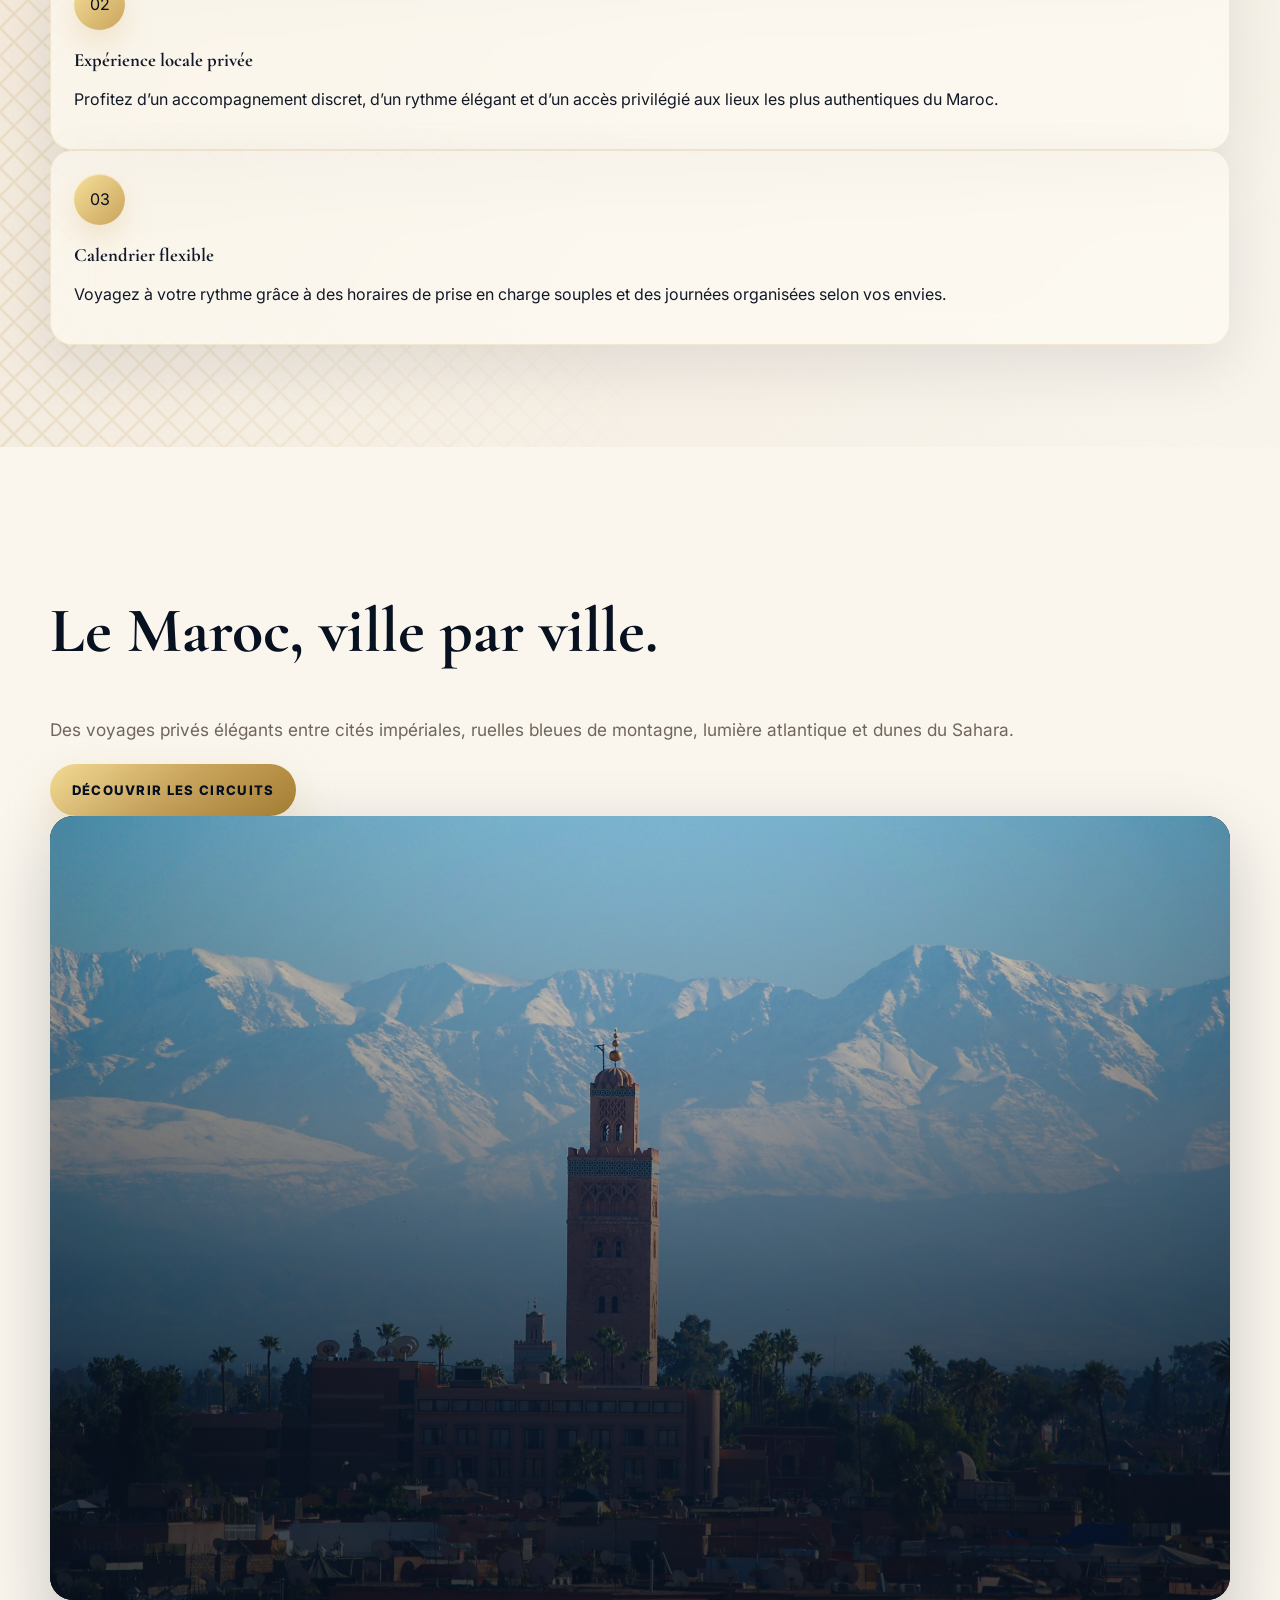
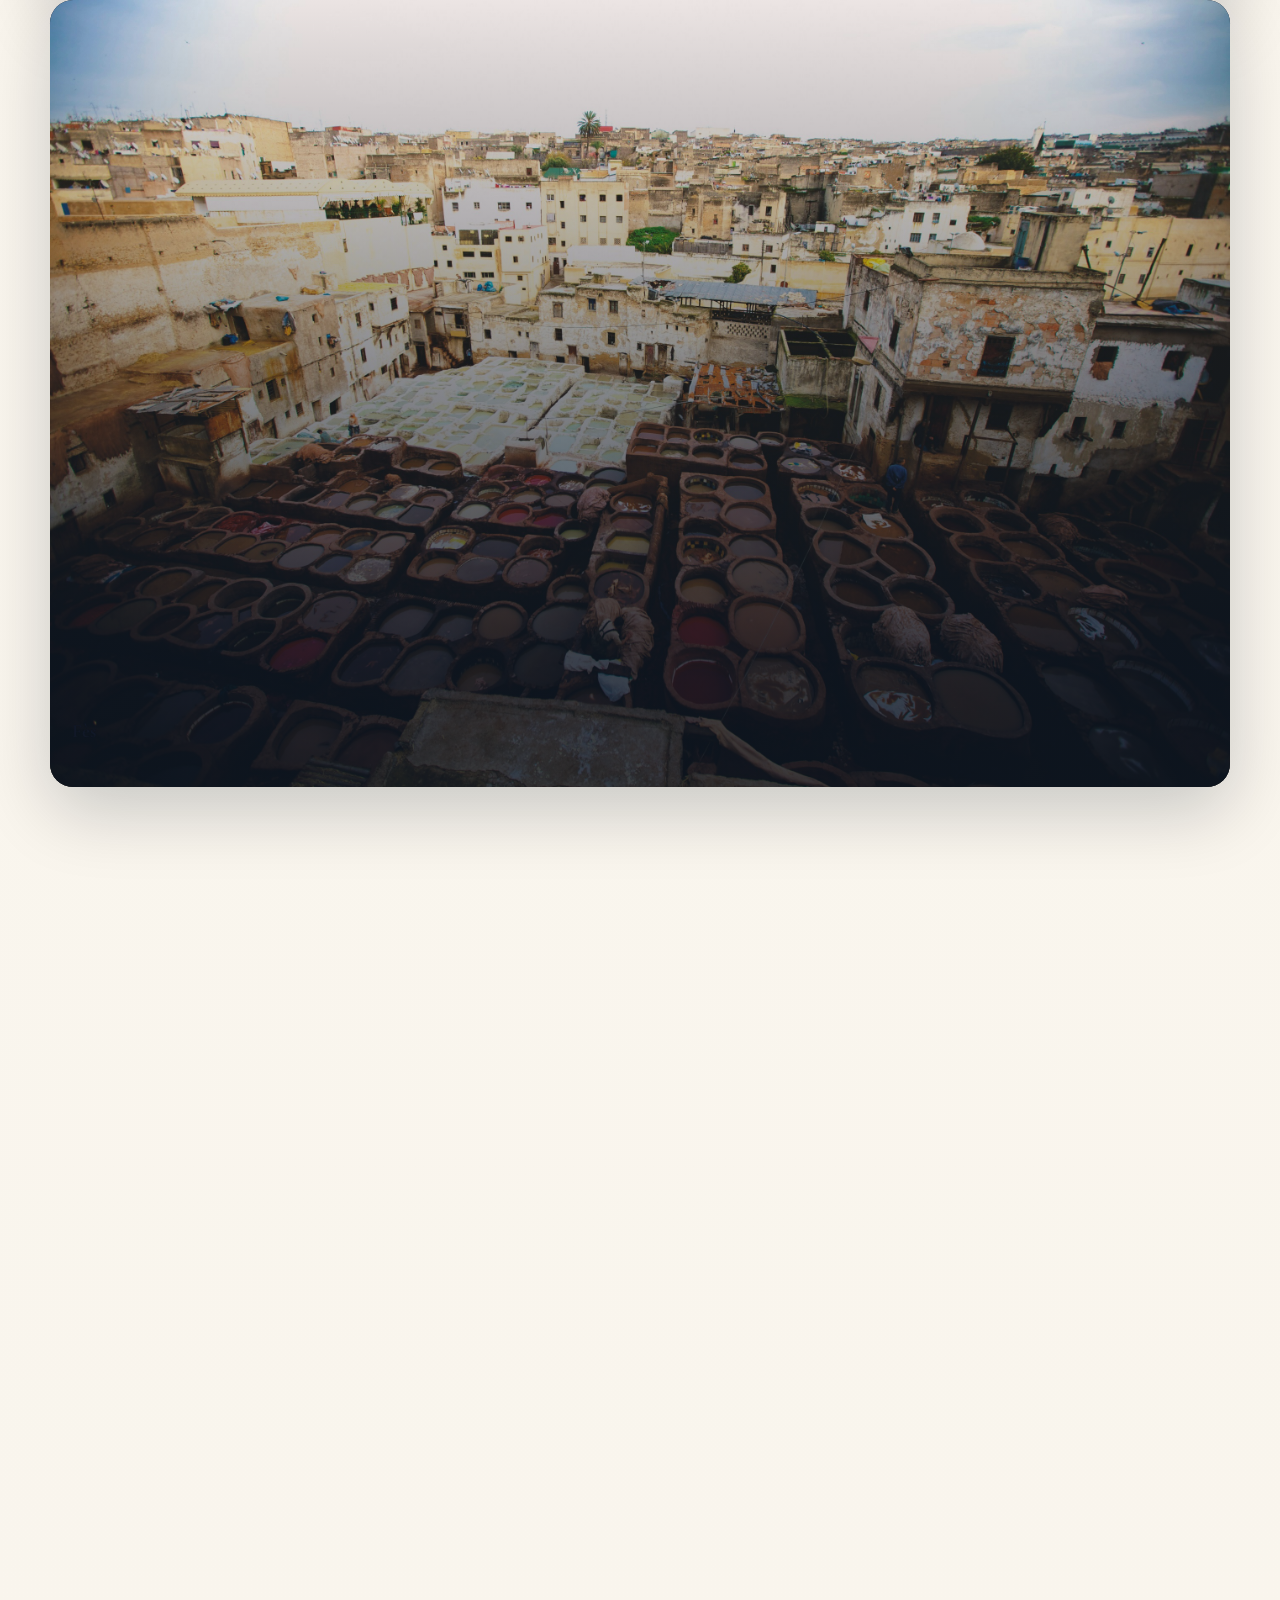
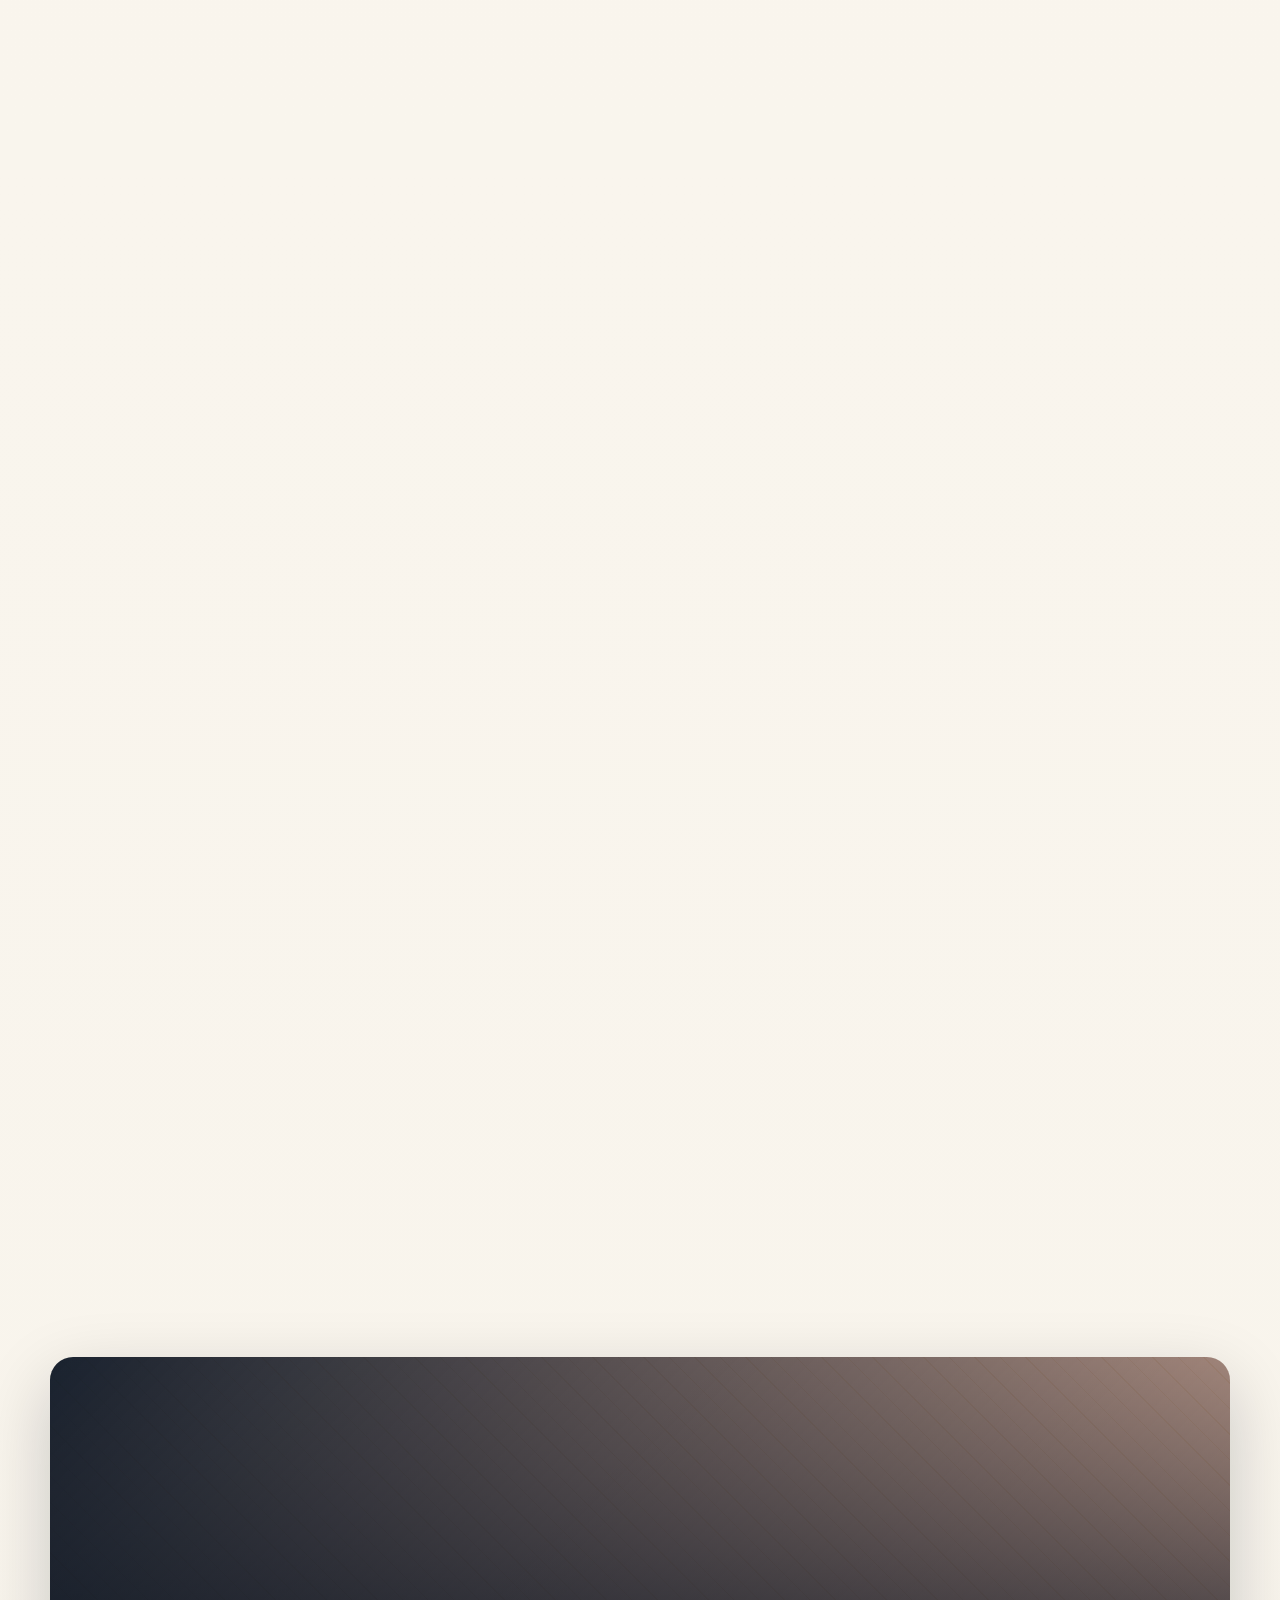
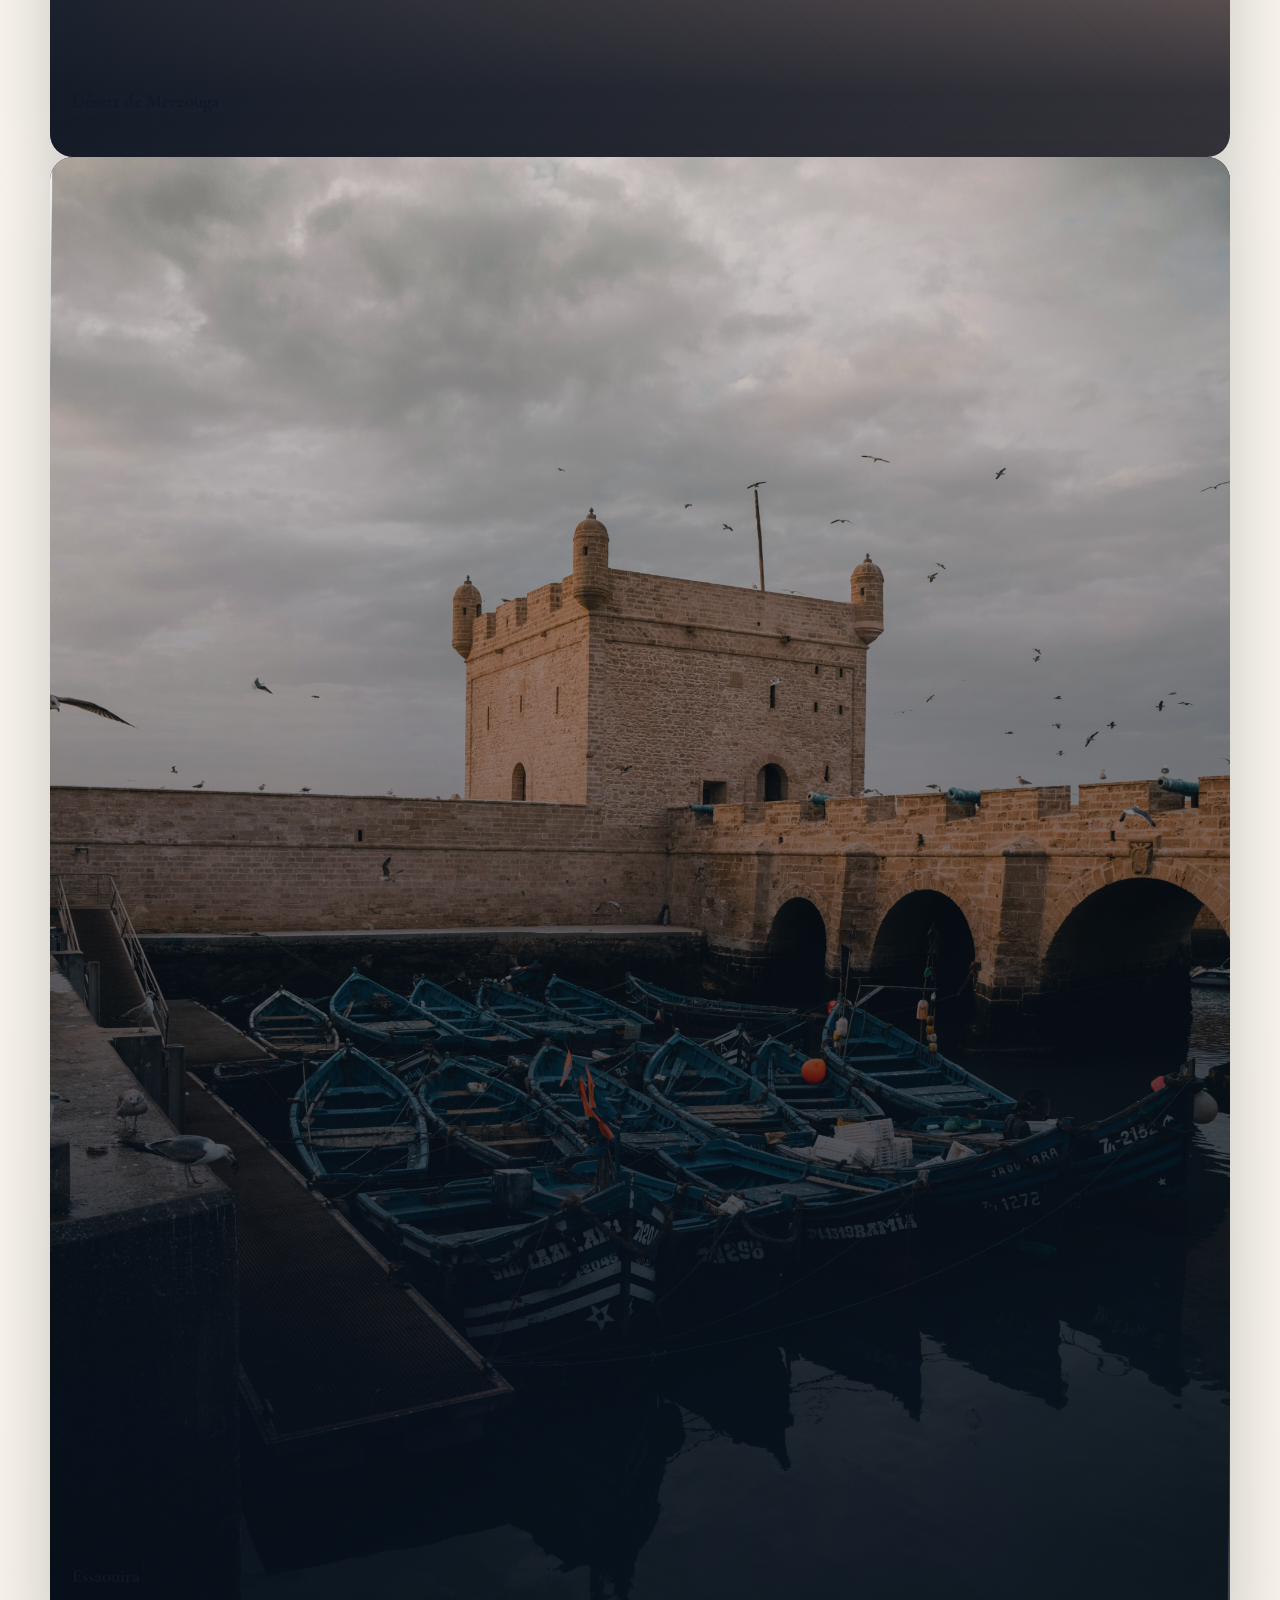
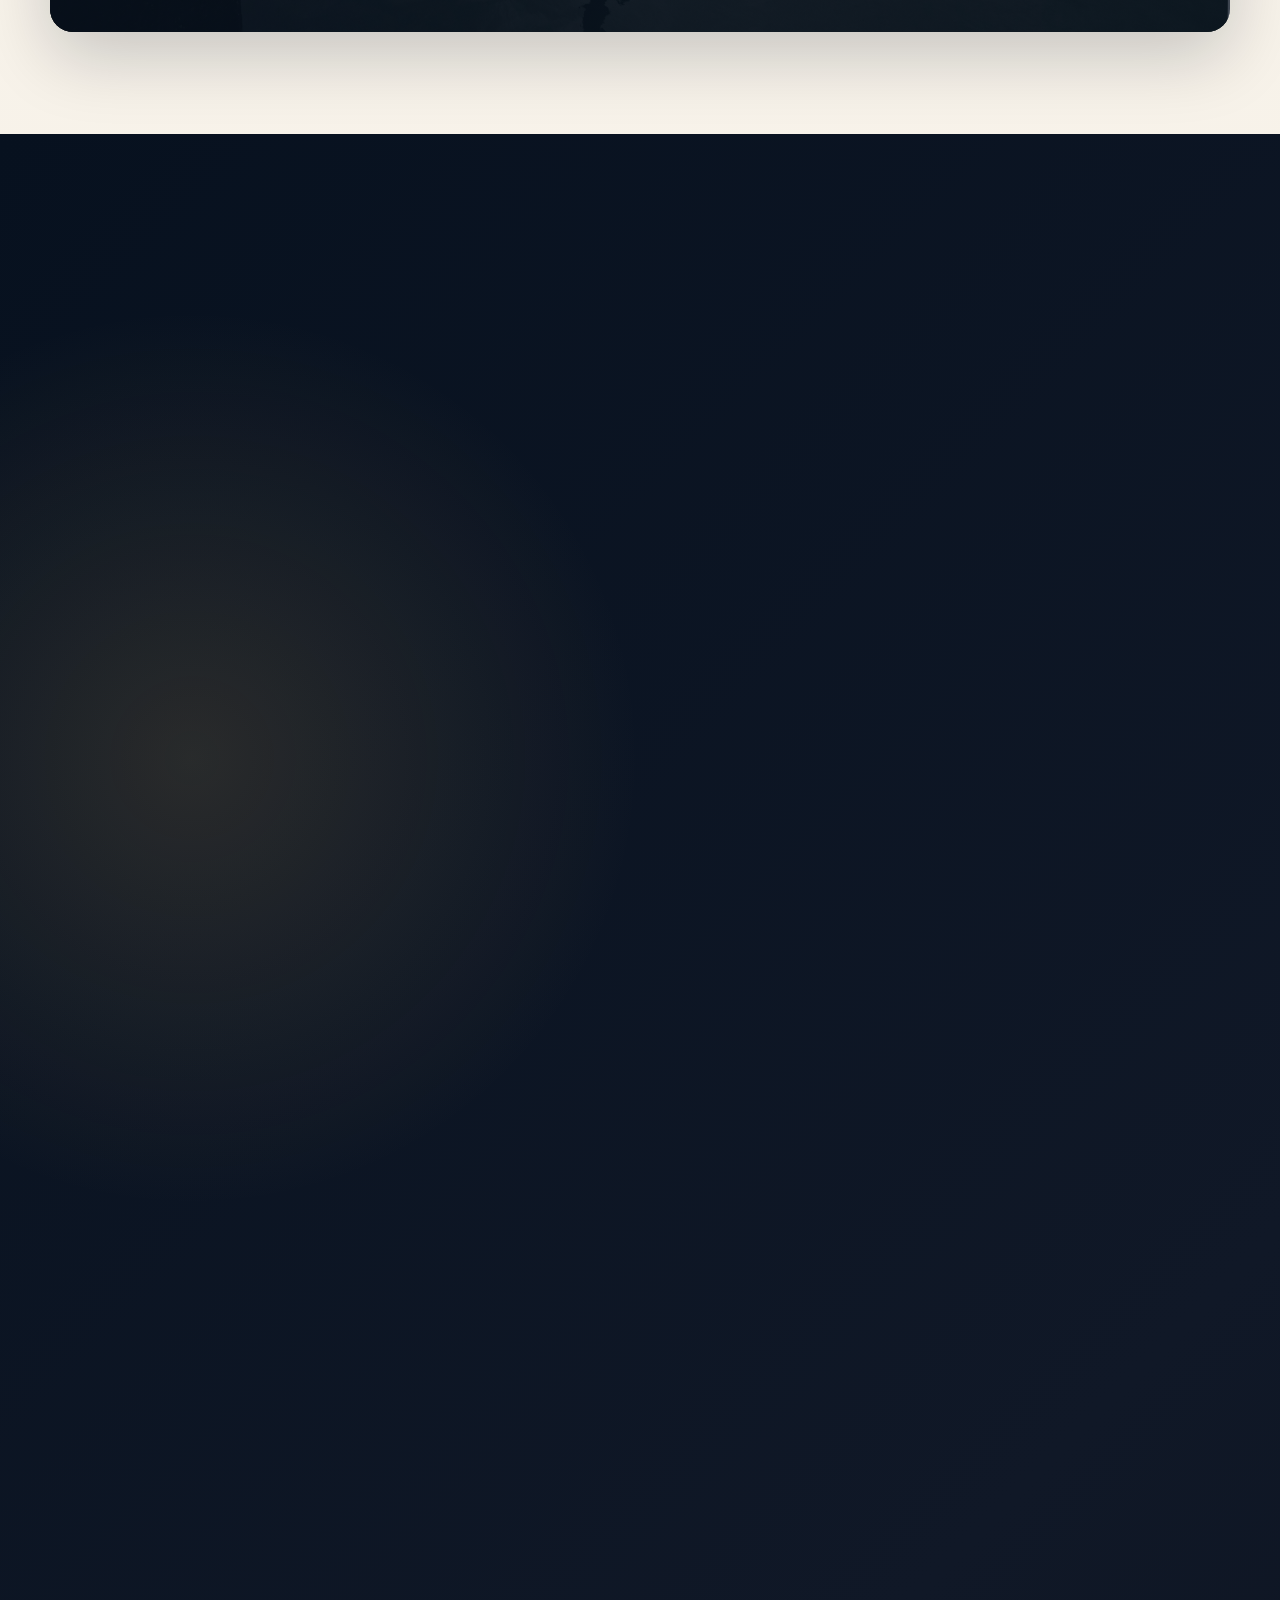
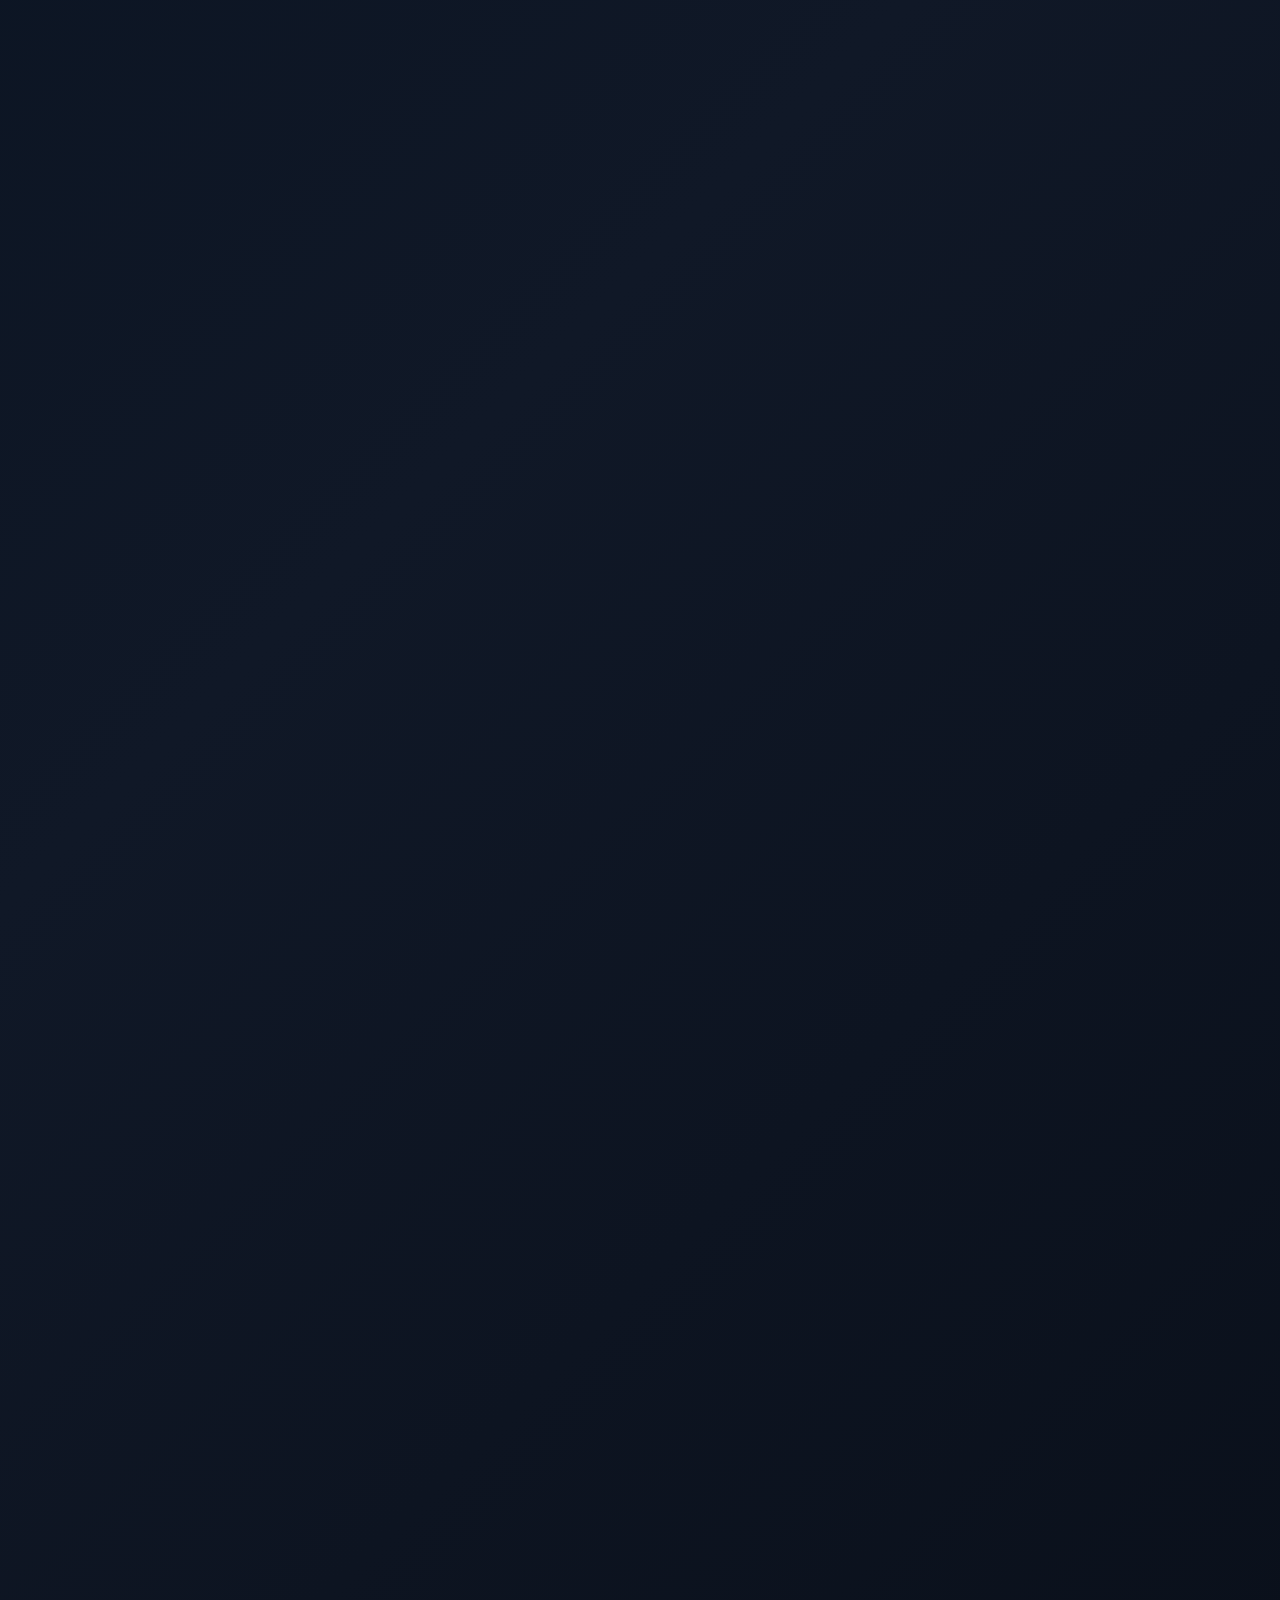
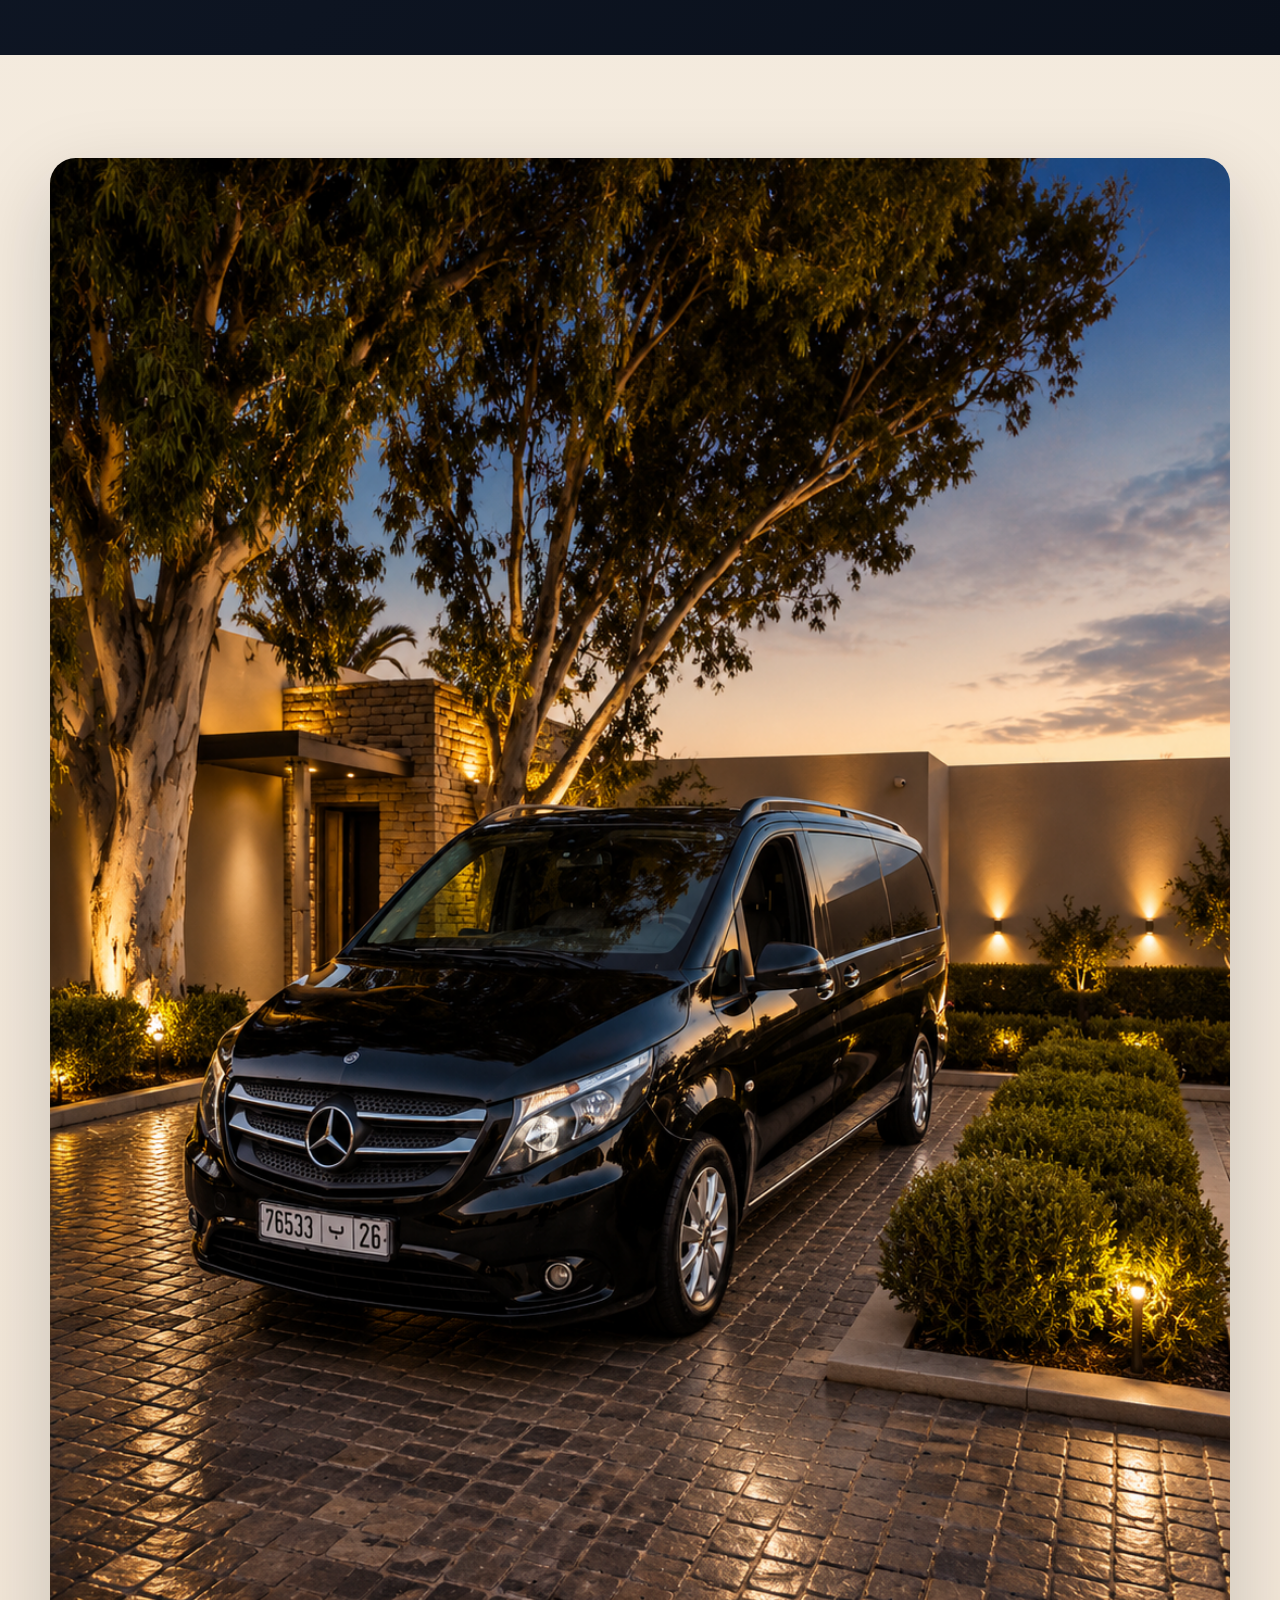
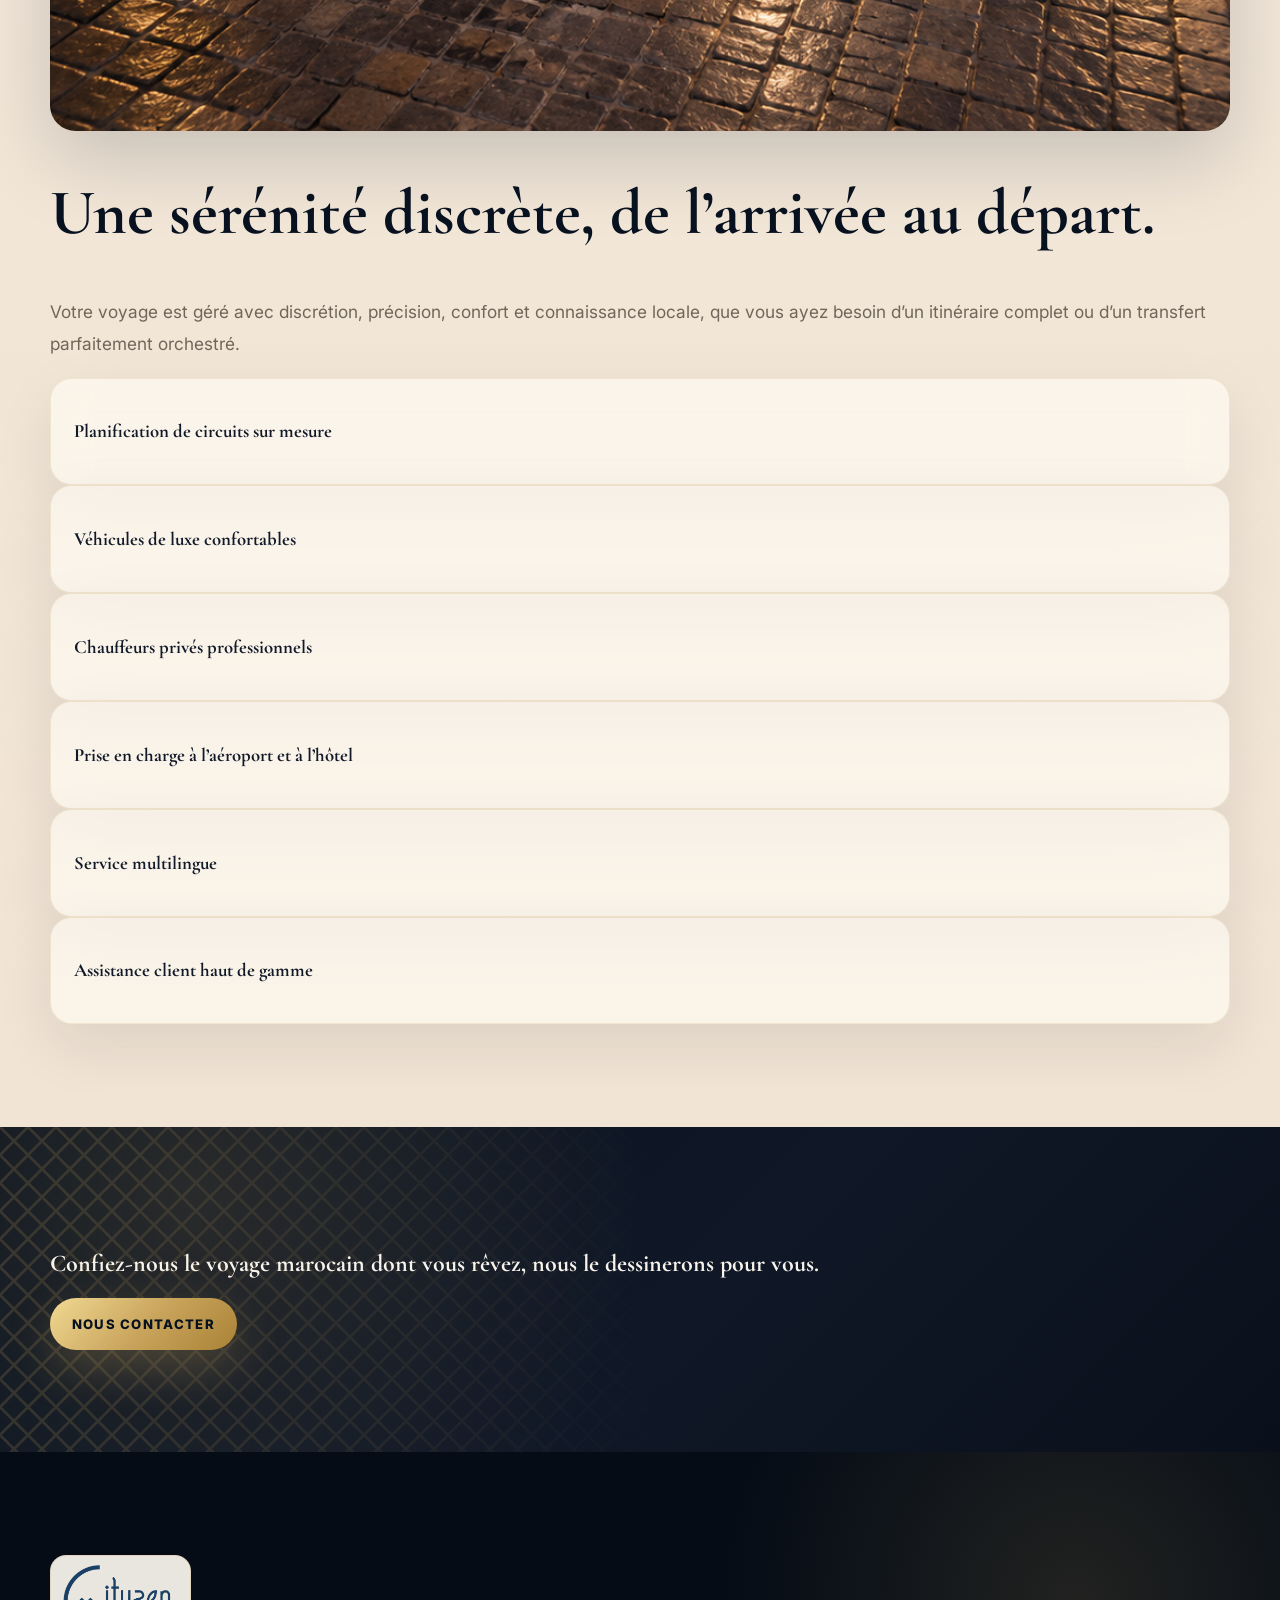
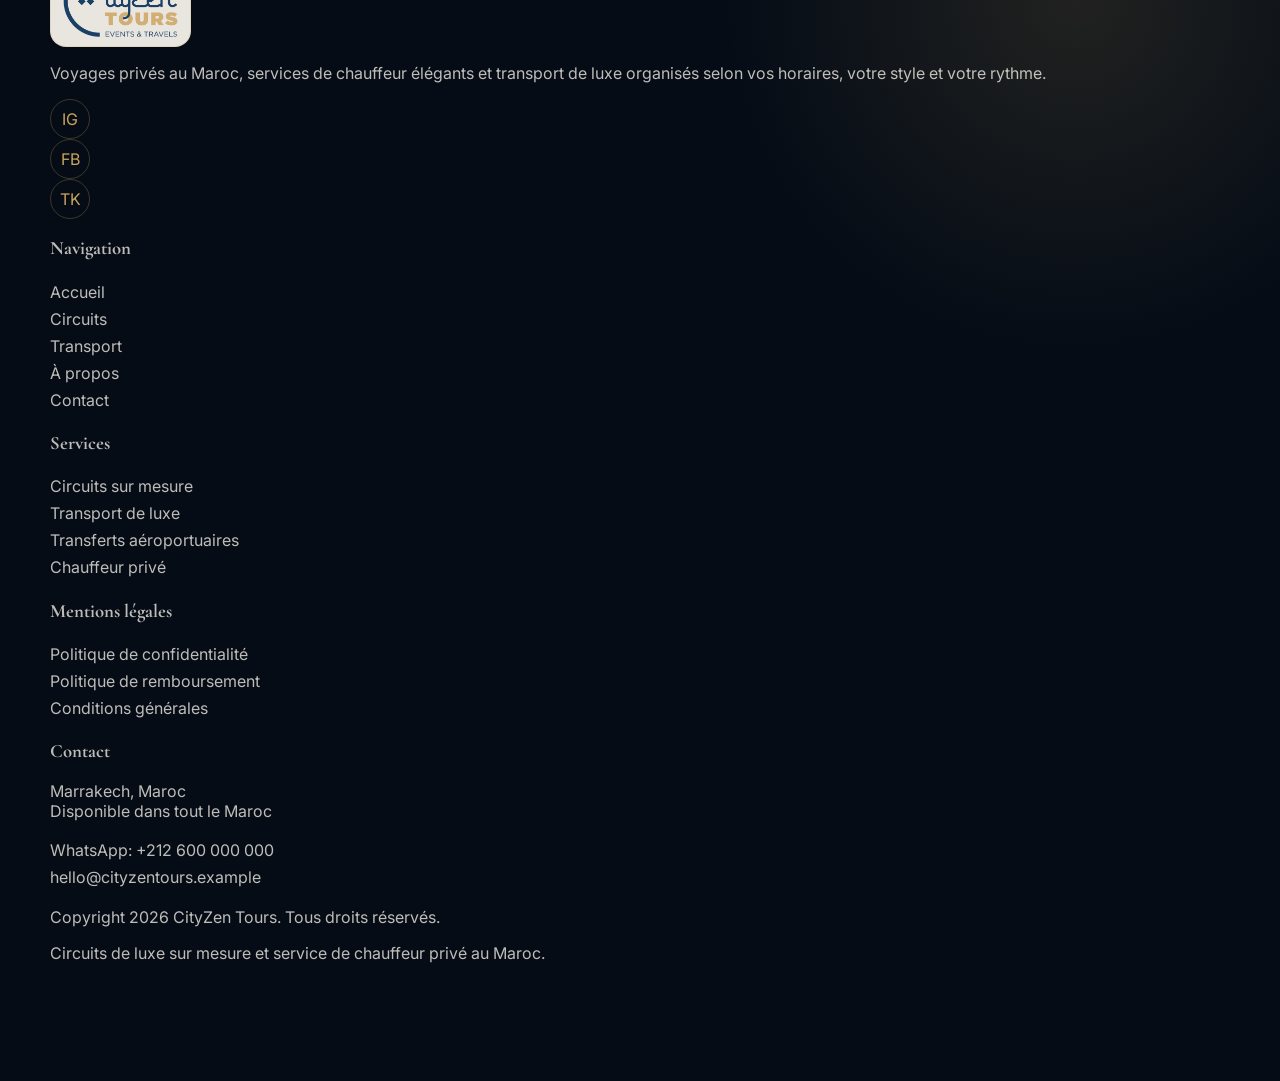
==== commit 77ef2269: "fix the content" ====
--- a/index.html
+++ b/index.html
@@ -1,10 +1,10 @@
 <!doctype html>
-<html lang="en">
+<html lang="fr">
   <head>
     <meta charset="UTF-8">
     <meta name="viewport" content="width=device-width, initial-scale=1.0">
-    <meta name="description" content="Luxury Moroccan custom tours and private chauffeur transport services.">
-    <title>Cityzen Tours | Custom Morocco Tours & Luxury Transport</title>
+    <meta name="description" content="Circuits privés sur mesure au Maroc et services de transport de luxe avec chauffeur privé.">
+    <title>CityZen Tours | Circuits sur mesure & transport de luxe au Maroc</title>
     <link rel="icon" type="image/png" href="assets/images/logo.png">
     <script src="https://cdn.tailwindcss.com"></script>
     <link rel="stylesheet" href="assets/css/styles.css">
@@ -13,15 +13,15 @@
     <main class="site-shell">
       <section class="lux-hero">
         <div class="hero-media">
-          <img src="assets/images/home.png" alt="Luxury Moroccan architecture at dusk">
+          <img src="assets/images/home.png" alt="Architecture marocaine de luxe au crépuscule">
         </div>
         <div class="container-lux hero-content">
           <div class="max-w-4xl pt-24 text-[#F8F4EC]">
-            <h1 class="brand-serif fade-up text-[clamp(3.3rem,8vw,7.8rem)] font-bold leading-[.86]">Private Moroccan Tours & Luxury Transport, Designed Around You</h1>
-            <p class="fade-up delay-1 mt-7 max-w-2xl text-lg leading-9 text-[rgba(248,244,236,.78)]">Personalized private tours, VIP transfers, luxury vehicles, airport pickup, city-to-city rides, and private chauffeur service across Morocco.</p>
+            <h1 class="brand-serif fade-up text-[clamp(3.3rem,8vw,7.8rem)] font-bold leading-[.86]">Circuits privés au Maroc & transport de luxe, pensés pour vous</h1>
+            <p class="fade-up delay-1 mt-7 max-w-2xl text-lg leading-9 text-[rgba(248,244,236,.78)]">Circuits privés sur mesure, transferts VIP, véhicules haut de gamme, accueil aéroportuaire, trajets interurbains et service de chauffeur privé à travers tout le Maroc.</p>
             <div class="fade-up delay-2 mt-10 flex flex-col gap-4 sm:flex-row">
-              <a class="btn btn-gold" href="tours.html">Plan Your Custom Tour</a>
-              <a class="btn btn-ghost" href="transport.html">Book Luxury Transport</a>
+              <a class="btn btn-gold" href="tours.html">Planifier votre circuit</a>
+              <a class="btn btn-ghost" href="transport.html">Réserver un transport de luxe</a>
             </div>
           </div>
         </div>
@@ -31,24 +31,24 @@
         <div class="container-lux">
           <div class="grid items-end gap-10 lg:grid-cols-[.9fr_1.1fr]">
             <div class="reveal">
-              <h2 class="section-title">Tours shaped around your rhythm.</h2>
-              <p class="lead mt-6">Every itinerary is built around your interests, dates, pace, hotel location, travel style, and preferred cities. We plan the details so each day feels private, fluid, and unmistakably Moroccan.</p>
+              <h2 class="section-title">Des circuits conçus selon votre rythme et vos envies.</h2>
+              <p class="lead mt-6">Chaque itinéraire est entièrement personnalisé en fonction de vos centres d’intérêt, de vos dates, du lieu de votre hébergement, de votre style de voyage et des villes que vous souhaitez découvrir. Nous prenons en charge chaque détail afin que chaque journée soit fluide, exclusive et authentiquement marocaine.</p>
             </div>
             <div class="grid gap-5 md:grid-cols-3">
               <article class="lux-card reveal">
                 <span class="icon-medallion">01</span>
-                <h3 class="brand-serif mt-6 text-3xl font-bold text-[#07111F]">Tailor-Made Itineraries</h3>
-                <p class="mt-4 leading-7 text-[#6f6257]">From medina walks to desert nights, your route is crafted for your preferences.</p>
+                <h3 class="brand-serif mt-6 text-3xl font-bold text-[#07111F]">Itinéraires sur mesure</h3>
+                <p class="mt-4 leading-7 text-[#6f6257]">Des balades dans la médina aux nuits magiques dans le désert, chaque itinéraire est conçu selon vos envies pour une expérience unique et personnalisée.</p>
               </article>
               <article class="lux-card reveal">
                 <span class="icon-medallion">02</span>
-                <h3 class="brand-serif mt-6 text-3xl font-bold text-[#07111F]">Private Local Experience</h3>
-                <p class="mt-4 leading-7 text-[#6f6257]">Trusted local insight, refined pacing, and access to authentic places.</p>
+                <h3 class="brand-serif mt-6 text-3xl font-bold text-[#07111F]">Expérience locale privée</h3>
+                <p class="mt-4 leading-7 text-[#6f6257]">Profitez d’un accompagnement discret, d’un rythme élégant et d’un accès privilégié aux lieux les plus authentiques du Maroc.</p>
               </article>
               <article class="lux-card reveal">
                 <span class="icon-medallion">03</span>
-                <h3 class="brand-serif mt-6 text-3xl font-bold text-[#07111F]">Flexible Schedule</h3>
-                <p class="mt-4 leading-7 text-[#6f6257]">Travel comfortably with pickup times and daily plans that adapt to you.</p>
+                <h3 class="brand-serif mt-6 text-3xl font-bold text-[#07111F]">Calendrier flexible</h3>
+                <p class="mt-4 leading-7 text-[#6f6257]">Voyagez à votre rythme grâce à des horaires de prise en charge souples et des journées organisées selon vos envies.</p>
               </article>
             </div>
           </div>
@@ -59,18 +59,18 @@
         <div class="container-lux">
           <div class="mb-12 flex flex-col gap-5 md:flex-row md:items-end md:justify-between">
             <div class="reveal max-w-2xl">
-              <h2 class="section-title">Morocco, city by city.</h2>
-              <p class="lead mt-5">Elegant private journeys through imperial cities, blue mountain streets, Atlantic light, and the dunes of the Sahara.</p>
+              <h2 class="section-title">Le Maroc, ville par ville.</h2>
+              <p class="lead mt-5">Des voyages privés élégants entre cités impériales, ruelles bleues de montagne, lumière atlantique et dunes du Sahara.</p>
             </div>
-            <a class="btn btn-gold reveal md:w-auto" href="tours.html">Explore Tours</a>
+            <a class="btn btn-gold reveal md:w-auto" href="tours.html">Découvrir les circuits</a>
           </div>
           <div class="grid gap-5 md:grid-cols-2 lg:grid-cols-3">
-            <article class="image-card reveal"><img loading="lazy" src="assets/images/marrakech.jpg" alt="Marrakech medina"><div class="card-copy text-[#F8F4EC]"><h3 class="brand-serif text-4xl font-bold">Marrakech</h3><p class="mt-2 leading-7">Palaces, souks, riads, gardens, and hidden medina streets.</p></div></article>
-            <article class="image-card reveal"><img loading="lazy" src="assets/images/fes.jpg" alt="Fes old medina"><div class="card-copy text-[#F8F4EC]"><h3 class="brand-serif text-4xl font-bold">Fes</h3><p class="mt-2 leading-7">Ancient craft, sacred history, tanneries, gates, and markets.</p></div></article>
-            <article class="image-card reveal"><img loading="lazy" src="assets/images/casablanca.jpg" alt="Casablanca city"><div class="card-copy text-[#F8F4EC]"><h3 class="brand-serif text-4xl font-bold">Casablanca</h3><p class="mt-2 leading-7">Coastal city energy, modern boulevards, and Hassan II Mosque.</p></div></article>
-            <article class="image-card reveal"><img loading="lazy" src="assets/images/chefchaouen.jpg" alt="Chefchaouen blue city"><div class="card-copy text-[#F8F4EC]"><h3 class="brand-serif text-4xl font-bold">Chefchaouen</h3><p class="mt-2 leading-7">Blue streets, mountain viewpoints, kasbah corners, and calm.</p></div></article>
-            <article class="image-card reveal"><img loading="lazy" src="assets/images/merzouga.jpg" alt="Merzouga desert"><div class="card-copy text-[#F8F4EC]"><h3 class="brand-serif text-4xl font-bold">Merzouga Desert</h3><p class="mt-2 leading-7">Erg Chebbi dunes, camel rides, sunset, and luxury camp nights.</p></div></article>
-            <article class="image-card reveal"><img loading="lazy" src="assets/images/essaouira.jpg" alt="Essaouira coast"><div class="card-copy text-[#F8F4EC]"><h3 class="brand-serif text-4xl font-bold">Essaouira</h3><p class="mt-2 leading-7">Ocean medina, art galleries, seafood, ramparts, and beach air.</p></div></article>
+            <article class="image-card reveal"><img loading="lazy" src="assets/images/marrakech.jpg" alt="Médina de Marrakech"><div class="card-copy text-[#F8F4EC]"><h3 class="brand-serif text-4xl font-bold">Marrakech</h3><p class="mt-2 leading-7">Palais, souks, riads, jardins et ruelles cachées de la médina.</p></div></article>
+            <article class="image-card reveal"><img loading="lazy" src="assets/images/fes.jpg" alt="Ancienne médina de Fès"><div class="card-copy text-[#F8F4EC]"><h3 class="brand-serif text-4xl font-bold">Fès</h3><p class="mt-2 leading-7">Artisanat ancestral, histoire sacrée, tanneries, portes et souks.</p></div></article>
+            <article class="image-card reveal"><img loading="lazy" src="assets/images/casablanca.jpg" alt="Ville de Casablanca"><div class="card-copy text-[#F8F4EC]"><h3 class="brand-serif text-4xl font-bold">Casablanca</h3><p class="mt-2 leading-7">Énergie côtière, boulevards modernes et mosquée Hassan II.</p></div></article>
+            <article class="image-card reveal"><img loading="lazy" src="assets/images/chefchaouen.jpg" alt="Ville bleue de Chefchaouen"><div class="card-copy text-[#F8F4EC]"><h3 class="brand-serif text-4xl font-bold">Chefchaouen</h3><p class="mt-2 leading-7">Ruelles bleues, belvédères de montagne, kasbah et douceur.</p></div></article>
+            <article class="image-card reveal"><img loading="lazy" src="assets/images/merzouga.jpg" alt="Désert de Merzouga"><div class="card-copy text-[#F8F4EC]"><h3 class="brand-serif text-4xl font-bold">Désert de Merzouga</h3><p class="mt-2 leading-7">Dunes de l’Erg Chebbi, balade à dos de chameau, coucher de soleil et nuits en camp de luxe.</p></div></article>
+            <article class="image-card reveal"><img loading="lazy" src="assets/images/essaouira.jpg" alt="Côte d’Essaouira"><div class="card-copy text-[#F8F4EC]"><h3 class="brand-serif text-4xl font-bold">Essaouira</h3><p class="mt-2 leading-7">Médina océane, galeries d’art, fruits de mer, remparts et air marin.</p></div></article>
           </div>
         </div>
       </section>
@@ -78,33 +78,33 @@
       <section class="section-pad deep-band">
         <div class="container-lux">
           <div class="reveal mb-12 max-w-2xl">
-            <h2 class="section-title light">Luxury vehicles for every private journey.</h2>
-            <p class="lead light mt-5">Choose refined comfort for airport arrivals, business movement, VIP tourism, events, and long-distance transfers.</p>
+            <h2 class="section-title light">Des véhicules de luxe pour chaque voyage privé.</h2>
+            <p class="lead light mt-5">Choisissez un confort raffiné pour vos arrivées à l’aéroport, vos déplacements professionnels, vos circuits VIP, vos événements et vos transferts longue distance.</p>
           </div>
           <div class="grid gap-5 md:grid-cols-2 lg:grid-cols-3">
-            <article class="image-card transport-card reveal"><img loading="lazy" src="assets/images/transport/Mercedes-Benz V-Class.png" alt="Mercedes-Benz V-Class luxury van for private Morocco transport"><div class="card-copy text-[#F8F4EC]"><h3 class="brand-serif text-4xl font-bold">Mercedes-Benz V-Class</h3><p class="mt-2 leading-7">Executive van comfort for families, VIP guests, and private tours.</p><div class="transport-meta"><span>Passenger capacity: <strong>Up to 6</strong></span><span>Service type: <strong>VIP tourism transport</strong></span></div><a class="card-cta" href="contact.html">Book Now</a></div></article>
-            <article class="image-card transport-card reveal"><img loading="lazy" src="assets/images/transport/Mercedes-Benz E-Class.png" alt="Mercedes-Benz E-Class sedan for airport and business transfers"><div class="card-copy text-[#F8F4EC]"><h3 class="brand-serif text-4xl font-bold">Mercedes-Benz E-Class</h3><p class="mt-2 leading-7">Elegant sedan service for airport transfers and business travel.</p><div class="transport-meta"><span>Passenger capacity: <strong>Up to 3</strong></span><span>Service type: <strong>Airport and business</strong></span></div><a class="card-cta" href="contact.html">Book Now</a></div></article>
-            <article class="image-card transport-card reveal"><img loading="lazy" src="assets/images/transport/Mercedes-Benz Sprinter.png" alt="Luxury minibus for events and group transport"><div class="card-copy text-[#F8F4EC]"><h3 class="brand-serif text-4xl font-bold">Mercedes-Benz Sprinter</h3><p class="mt-2 leading-7">Comfortable group movement for tours, weddings, events, and conferences.</p><div class="transport-meta"><span>Passenger capacity: <strong>Up to 17</strong></span><span>Service type: <strong>Group transport</strong></span></div><a class="card-cta" href="contact.html">Book Now</a></div></article>
-            <article class="image-card transport-card reveal"><img loading="lazy" src="assets/images/transport/Range Rover.png" alt="Range Rover luxury SUV for Morocco routes"><div class="card-copy text-[#F8F4EC]"><h3 class="brand-serif text-4xl font-bold">Range Rover</h3><p class="mt-2 leading-7">Premium SUV presence for mountain roads, events, and elevated arrivals.</p><div class="transport-meta"><span>Passenger capacity: <strong>Up to 4</strong></span><span>Service type: <strong>Premium 4x4 routes</strong></span></div><a class="card-cta" href="contact.html">Book Now</a></div></article>
-            <article class="image-card transport-card reveal"><img loading="lazy" src="assets/images/transport/Toyota Prado.png" alt="Toyota Prado 4x4 for Atlas and desert access"><div class="card-copy text-[#F8F4EC]"><h3 class="brand-serif text-4xl font-bold">Toyota Prado</h3><p class="mt-2 leading-7">Reliable luxury 4x4 for Atlas routes, long-distance transfers, and desert access.</p><div class="transport-meta"><span>Passenger capacity: <strong>Up to 4</strong></span><span>Service type: <strong>Long distance transfers</strong></span></div><a class="card-cta" href="contact.html">Book Now</a></div></article>
-            <article class="image-card transport-card reveal"><img loading="lazy" src="assets/images/transport/Skoda Superb Business.png" alt="Skoda Superb Business sedan for private chauffeur service"><div class="card-copy text-[#F8F4EC]"><h3 class="brand-serif text-4xl font-bold">Skoda Superb Business</h3><p class="mt-2 leading-7">Reliable comfort for long-distance routes and varied terrain.</p><div class="transport-meta"><span>Passenger capacity: <strong>Up to 3</strong></span><span>Service type: <strong>Private chauffeur</strong></span></div><a class="card-cta" href="contact.html">Book Now</a></div></article>
+            <article class="image-card transport-card reveal"><img loading="lazy" src="assets/images/transport/Mercedes-Benz V-Class.png" alt="Mercedes-Benz V-Class pour transport privé au Maroc"><div class="card-copy text-[#F8F4EC]"><h3 class="brand-serif text-4xl font-bold">Mercedes-Benz V-Class</h3><p class="mt-2 leading-7">Confort exécutif pour les familles, les invités VIP et les circuits privés.</p><div class="transport-meta"><span>Capacité passagers : <strong>Jusqu’à 6</strong></span><span>Type de service : <strong>Transport touristique VIP</strong></span></div><a class="card-cta" href="contact.html">Réserver</a></div></article>
+            <article class="image-card transport-card reveal"><img loading="lazy" src="assets/images/transport/Mercedes-Benz E-Class.png" alt="Mercedes-Benz E-Class pour transferts aéroport et affaires"><div class="card-copy text-[#F8F4EC]"><h3 class="brand-serif text-4xl font-bold">Mercedes-Benz E-Class</h3><p class="mt-2 leading-7">Berline élégante pour les transferts aéroportuaires et les voyages d’affaires.</p><div class="transport-meta"><span>Capacité passagers : <strong>Jusqu’à 3</strong></span><span>Type de service : <strong>Aéroport et affaires</strong></span></div><a class="card-cta" href="contact.html">Réserver</a></div></article>
+            <article class="image-card transport-card reveal"><img loading="lazy" src="assets/images/transport/Mercedes-Benz Sprinter.png" alt="Minibus de luxe pour événements et transport de groupe"><div class="card-copy text-[#F8F4EC]"><h3 class="brand-serif text-4xl font-bold">Mercedes-Benz Sprinter</h3><p class="mt-2 leading-7">Déplacements confortables pour circuits, mariages, événements et conférences.</p><div class="transport-meta"><span>Capacité passagers : <strong>Jusqu’à 17</strong></span><span>Type de service : <strong>Transport de groupe</strong></span></div><a class="card-cta" href="contact.html">Réserver</a></div></article>
+            <article class="image-card transport-card reveal"><img loading="lazy" src="assets/images/transport/Range Rover.png" alt="Range Rover de luxe pour itinéraires au Maroc"><div class="card-copy text-[#F8F4EC]"><h3 class="brand-serif text-4xl font-bold">Range Rover</h3><p class="mt-2 leading-7">SUV premium pour routes de montagne, événements et arrivées distinguées.</p><div class="transport-meta"><span>Capacité passagers : <strong>Jusqu’à 4</strong></span><span>Type de service : <strong>Itinéraires premium 4x4</strong></span></div><a class="card-cta" href="contact.html">Réserver</a></div></article>
+            <article class="image-card transport-card reveal"><img loading="lazy" src="assets/images/transport/Toyota Prado.png" alt="Toyota Prado 4x4 pour l’Atlas et le désert"><div class="card-copy text-[#F8F4EC]"><h3 class="brand-serif text-4xl font-bold">Toyota Prado</h3><p class="mt-2 leading-7">4x4 fiable et confortable pour l’Atlas, les transferts longue distance et l’accès au désert.</p><div class="transport-meta"><span>Capacité passagers : <strong>Jusqu’à 4</strong></span><span>Type de service : <strong>Transferts longue distance</strong></span></div><a class="card-cta" href="contact.html">Réserver</a></div></article>
+            <article class="image-card transport-card reveal"><img loading="lazy" src="assets/images/transport/Skoda Superb Business.png" alt="Skoda Superb Business avec chauffeur privé"><div class="card-copy text-[#F8F4EC]"><h3 class="brand-serif text-4xl font-bold">Skoda Superb Business</h3><p class="mt-2 leading-7">Confort fiable pour les trajets longue distance et les itinéraires variés.</p><div class="transport-meta"><span>Capacité passagers : <strong>Jusqu’à 3</strong></span><span>Type de service : <strong>Chauffeur privé</strong></span></div><a class="card-cta" href="contact.html">Réserver</a></div></article>
           </div>
         </div>
       </section>
 
       <section class="section-pad">
         <div class="container-lux grid items-center gap-10 lg:grid-cols-[.95fr_1.05fr]">
-          <div class="split-image reveal"><img loading="lazy" src="assets/images/qcf.png" alt="Luxury private travel in Morocco"></div>
+          <div class="split-image reveal"><img loading="lazy" src="assets/images/qcf.png" alt="Voyage privé de luxe au Maroc"></div>
           <div class="reveal">
-            <h2 class="section-title">Quiet confidence from arrival to farewell.</h2>
-            <p class="lead mt-6">Your journey is managed with discretion, timing, comfort, and local intelligence, whether you need a full itinerary or one flawless transfer.</p>
+            <h2 class="section-title">Une sérénité discrète, de l’arrivée au départ.</h2>
+            <p class="lead mt-6">Votre voyage est géré avec discrétion, précision, confort et connaissance locale, que vous ayez besoin d’un itinéraire complet ou d’un transfert parfaitement orchestré.</p>
             <div class="mt-8 grid gap-4 sm:grid-cols-2">
-              <div class="lux-card"><h3 class="font-bold text-[#07111F]">Custom tour planning</h3></div>
-              <div class="lux-card"><h3 class="font-bold text-[#07111F]">Comfortable luxury vehicles</h3></div>
-              <div class="lux-card"><h3 class="font-bold text-[#07111F]">Professional private drivers</h3></div>
-              <div class="lux-card"><h3 class="font-bold text-[#07111F]">Airport and hotel pickup</h3></div>
-              <div class="lux-card"><h3 class="font-bold text-[#07111F]">Multilingual service</h3></div>
-              <div class="lux-card"><h3 class="font-bold text-[#07111F]">Premium client support</h3></div>
+              <div class="lux-card"><h3 class="font-bold text-[#07111F]">Planification de circuits sur mesure</h3></div>
+              <div class="lux-card"><h3 class="font-bold text-[#07111F]">Véhicules de luxe confortables</h3></div>
+              <div class="lux-card"><h3 class="font-bold text-[#07111F]">Chauffeurs privés professionnels</h3></div>
+              <div class="lux-card"><h3 class="font-bold text-[#07111F]">Prise en charge à l’aéroport et à l’hôtel</h3></div>
+              <div class="lux-card"><h3 class="font-bold text-[#07111F]">Service multilingue</h3></div>
+              <div class="lux-card"><h3 class="font-bold text-[#07111F]">Assistance client haut de gamme</h3></div>
             </div>
           </div>
         </div>
@@ -112,8 +112,8 @@
 
       <section class="section-pad deep-band pattern-border">
         <div class="container-lux text-center">
-          <h2 class="brand-serif reveal mx-auto max-w-4xl text-[clamp(2.7rem,6vw,6rem)] font-bold leading-[.9] text-[#F8F4EC]">Tell us your dream Moroccan journey, and we will design it for you.</h2>
-          <a class="btn btn-gold reveal mt-10 md:w-auto" href="contact.html">Contact Us Now</a>
+          <h2 class="brand-serif reveal mx-auto max-w-4xl text-[clamp(2.7rem,6vw,6rem)] font-bold leading-[.9] text-[#F8F4EC]">Confiez-nous le voyage marocain dont vous rêvez, nous le dessinerons pour vous.</h2>
+          <a class="btn btn-gold reveal mt-10 md:w-auto" href="contact.html">Nous contacter</a>
         </div>
       </section>
     </main>
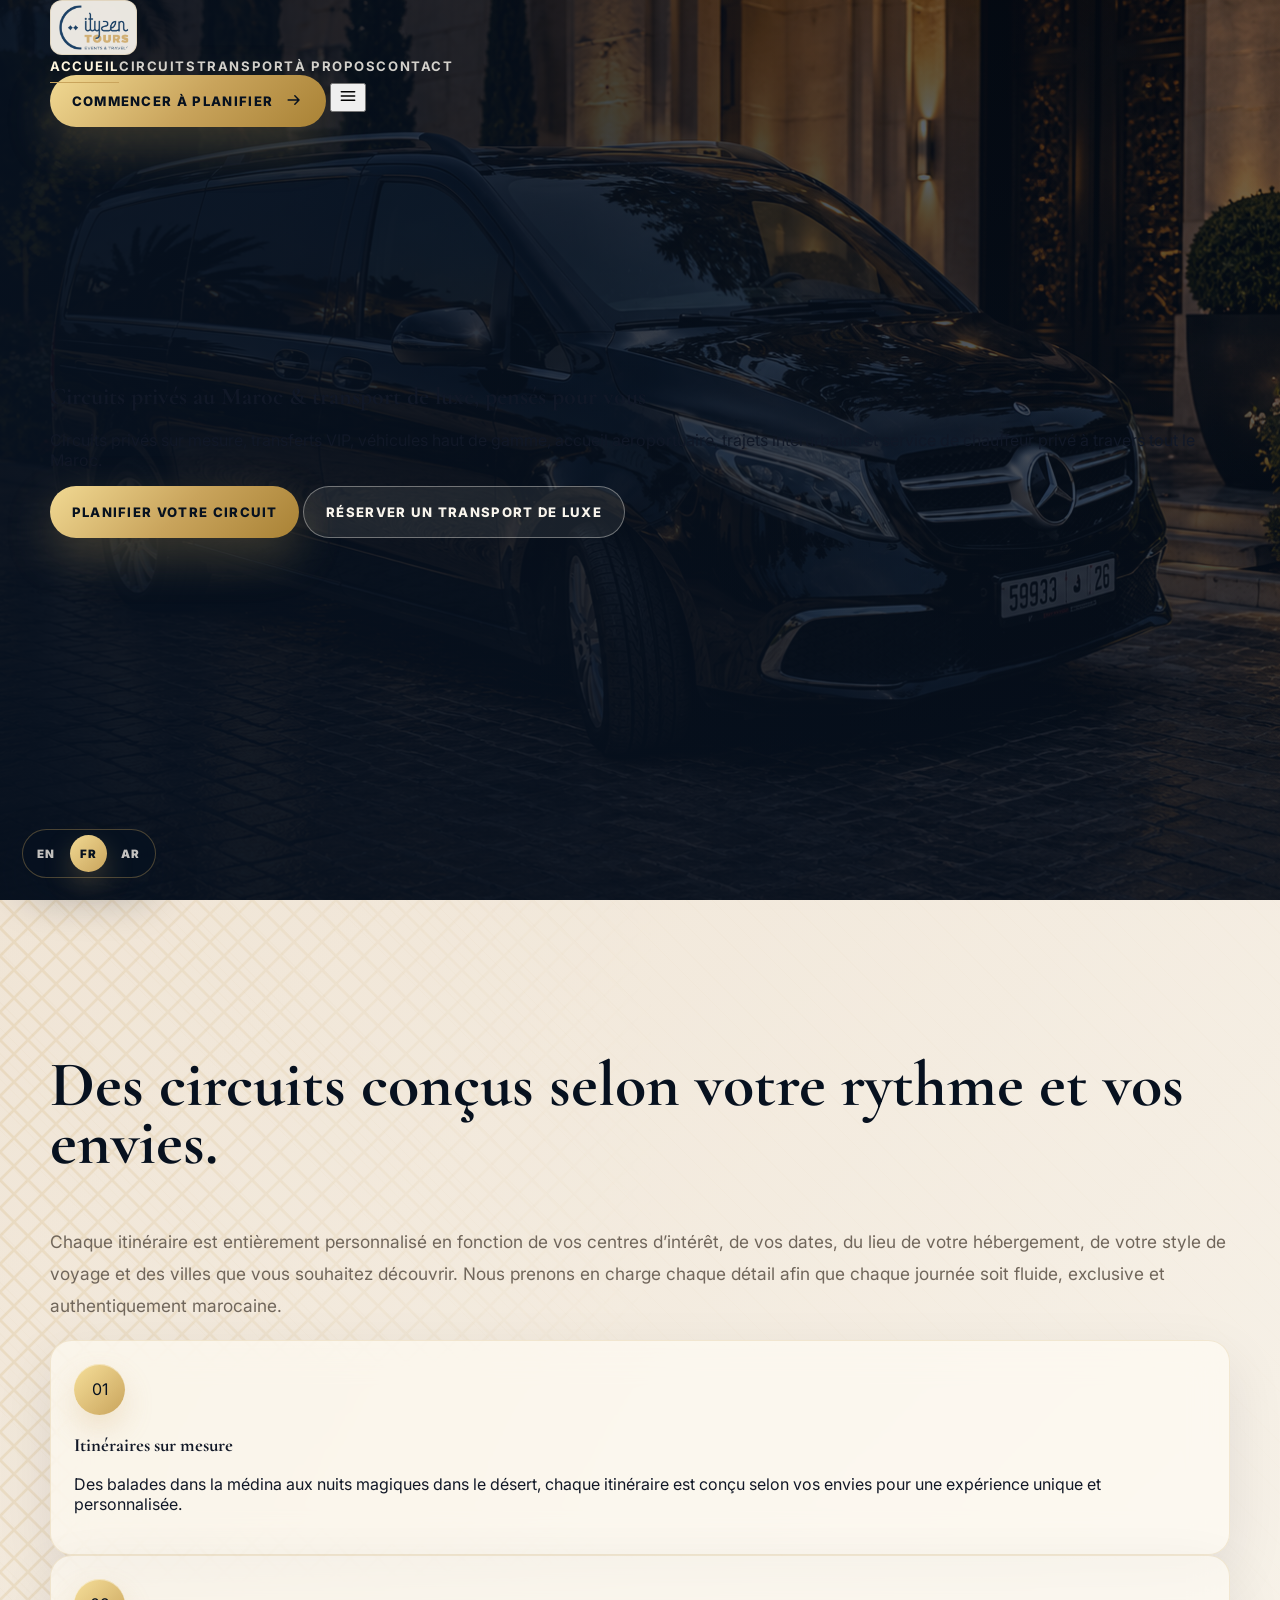
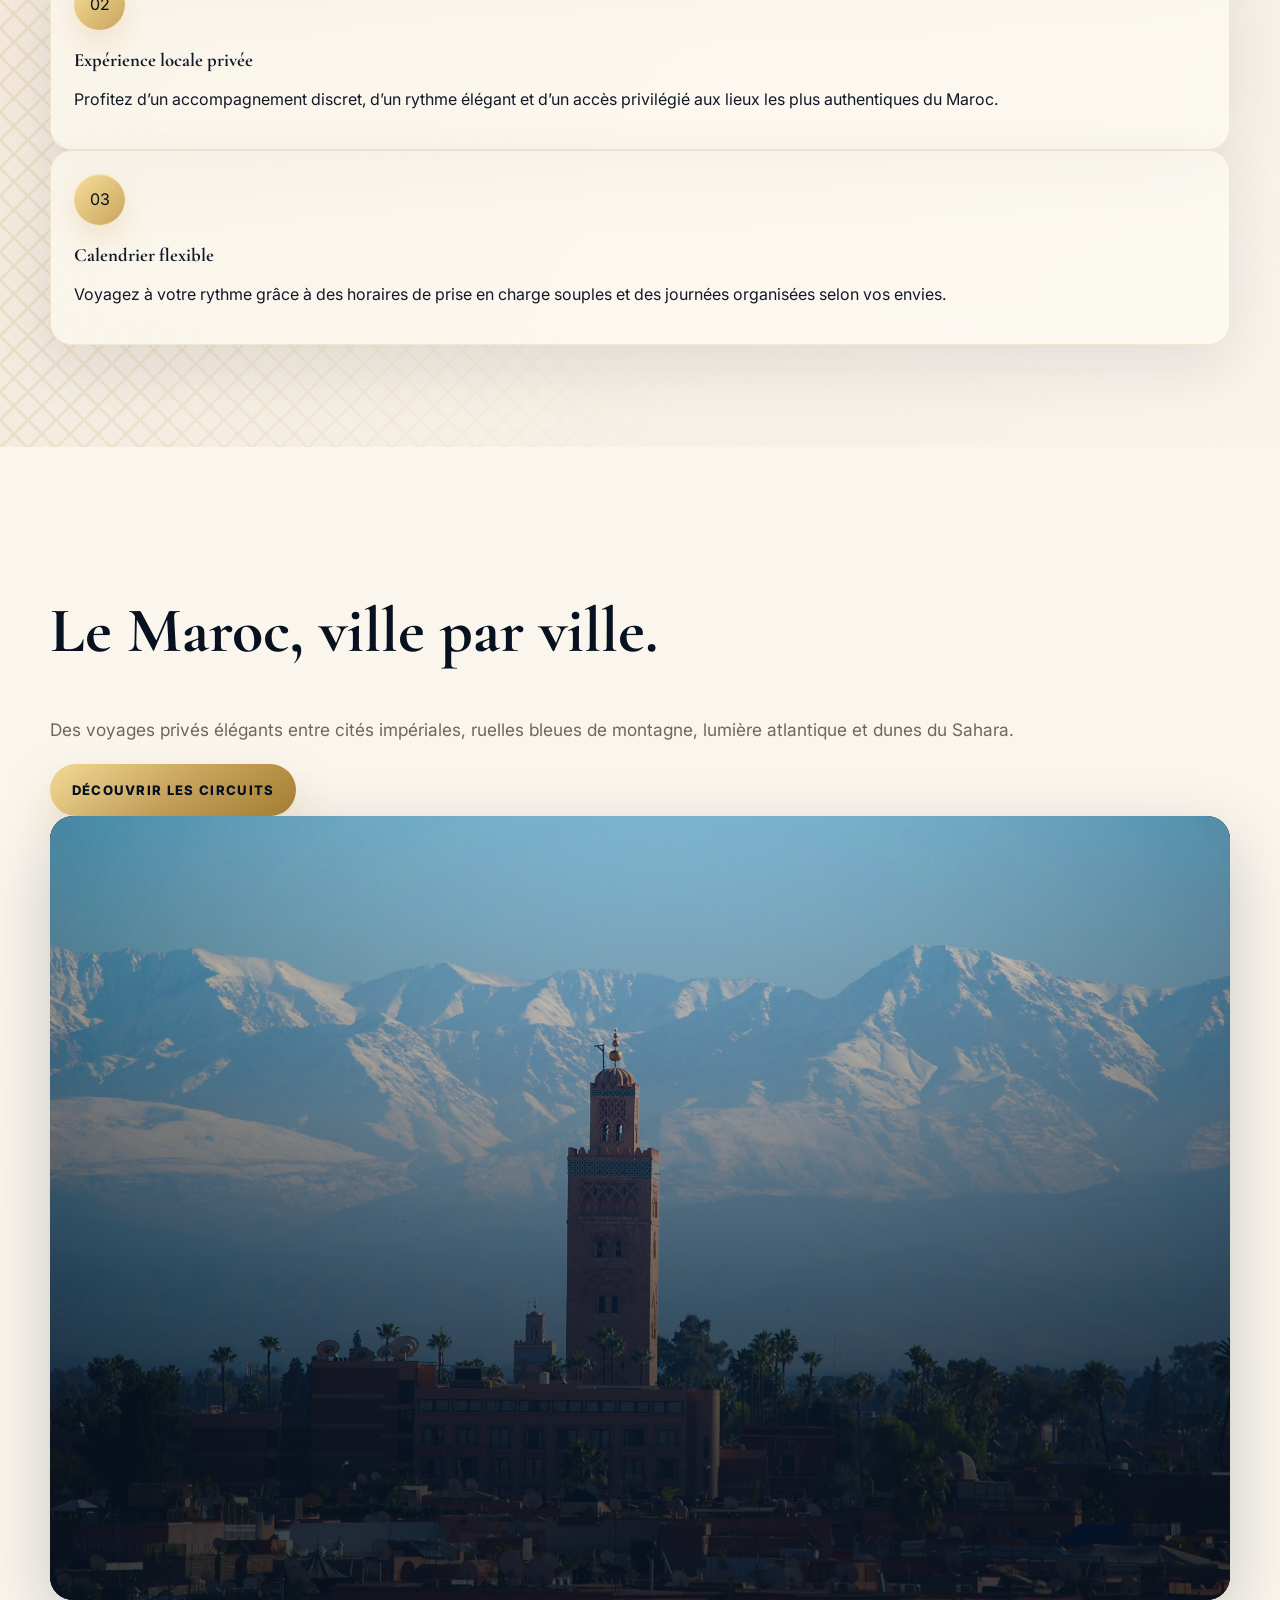
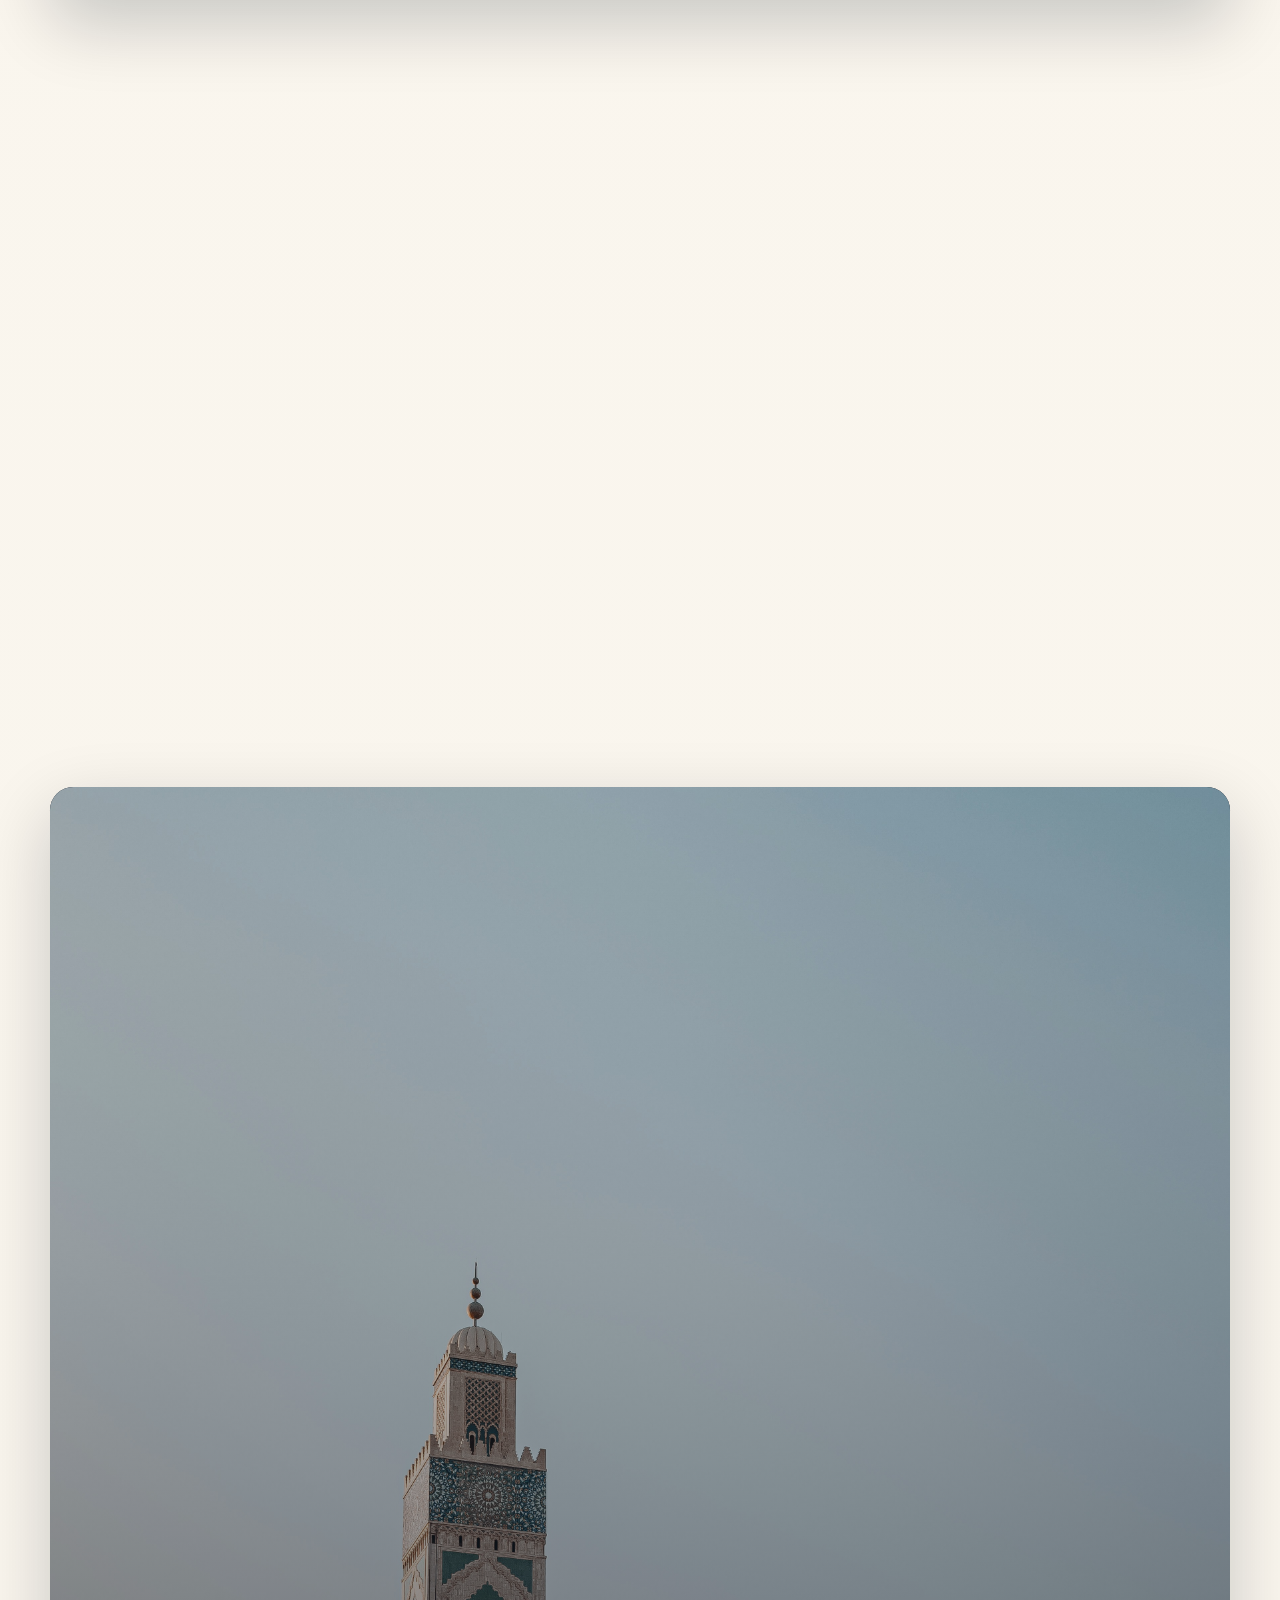
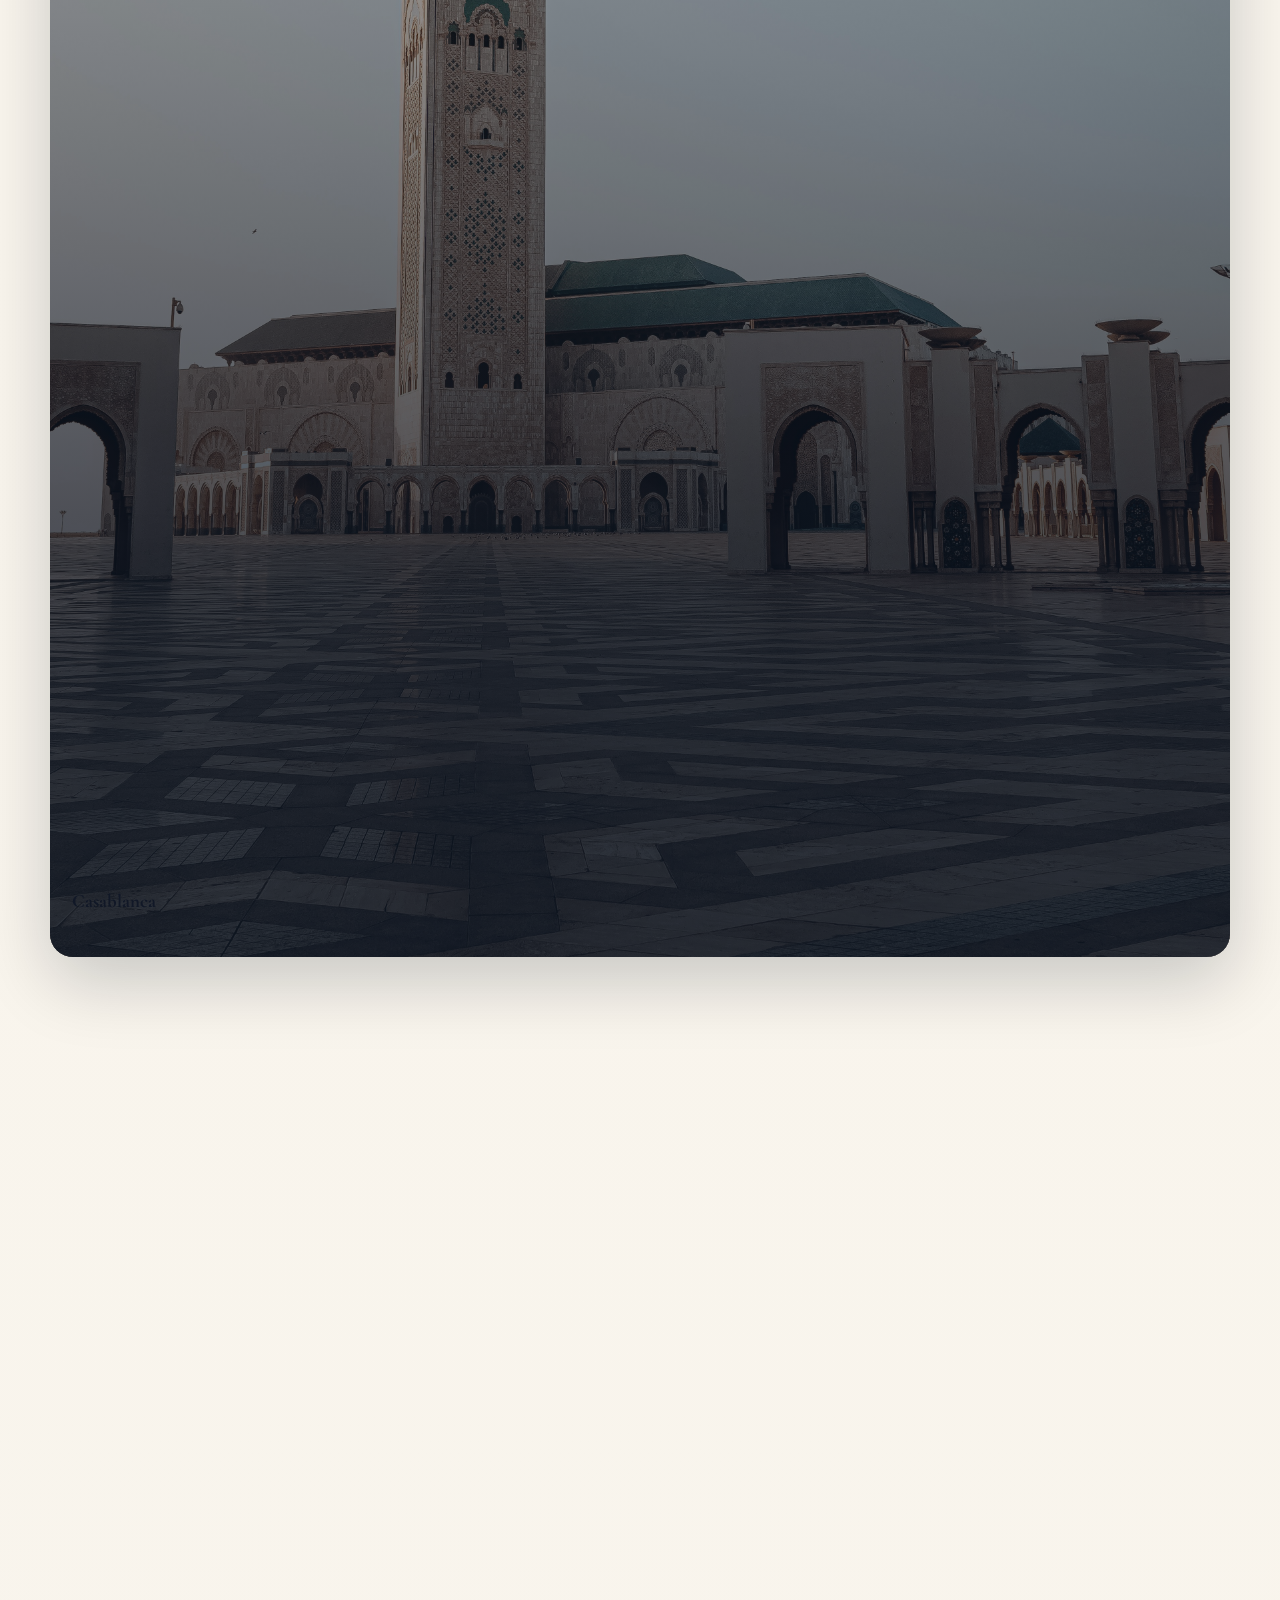
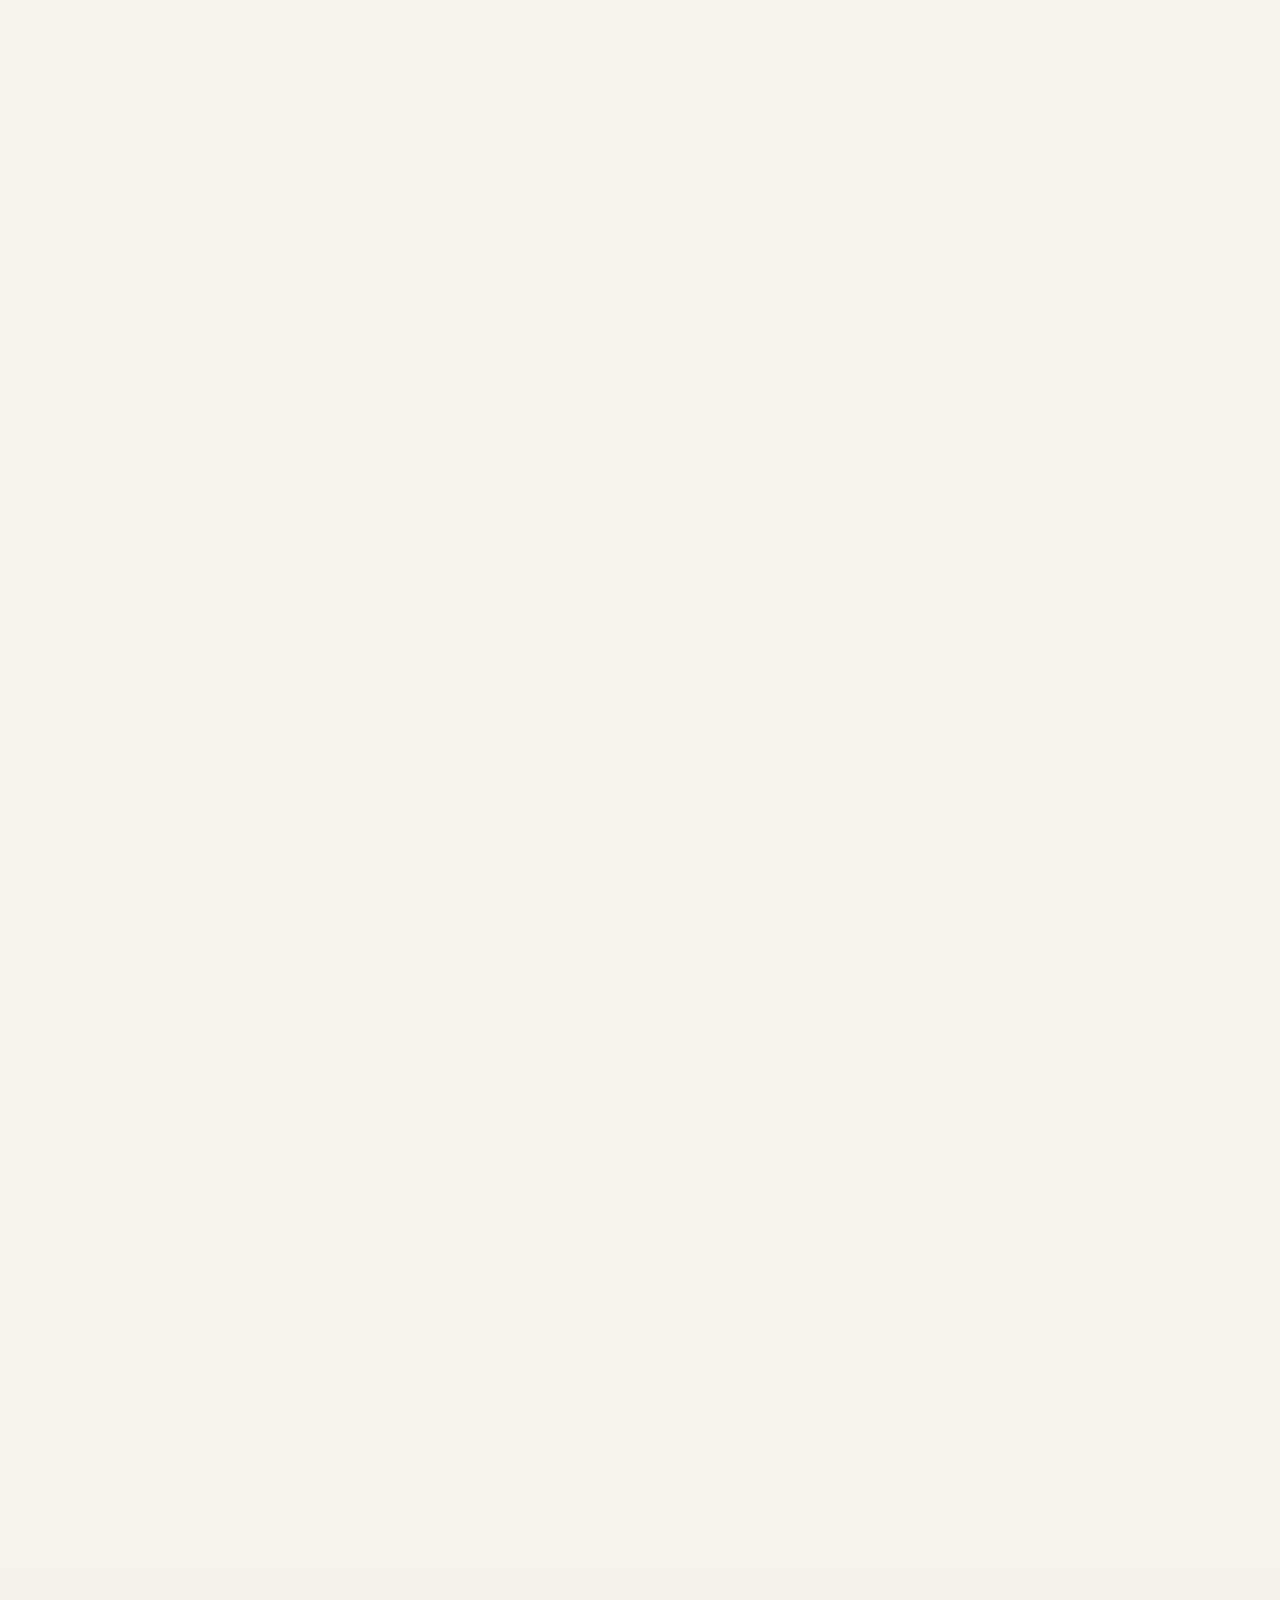
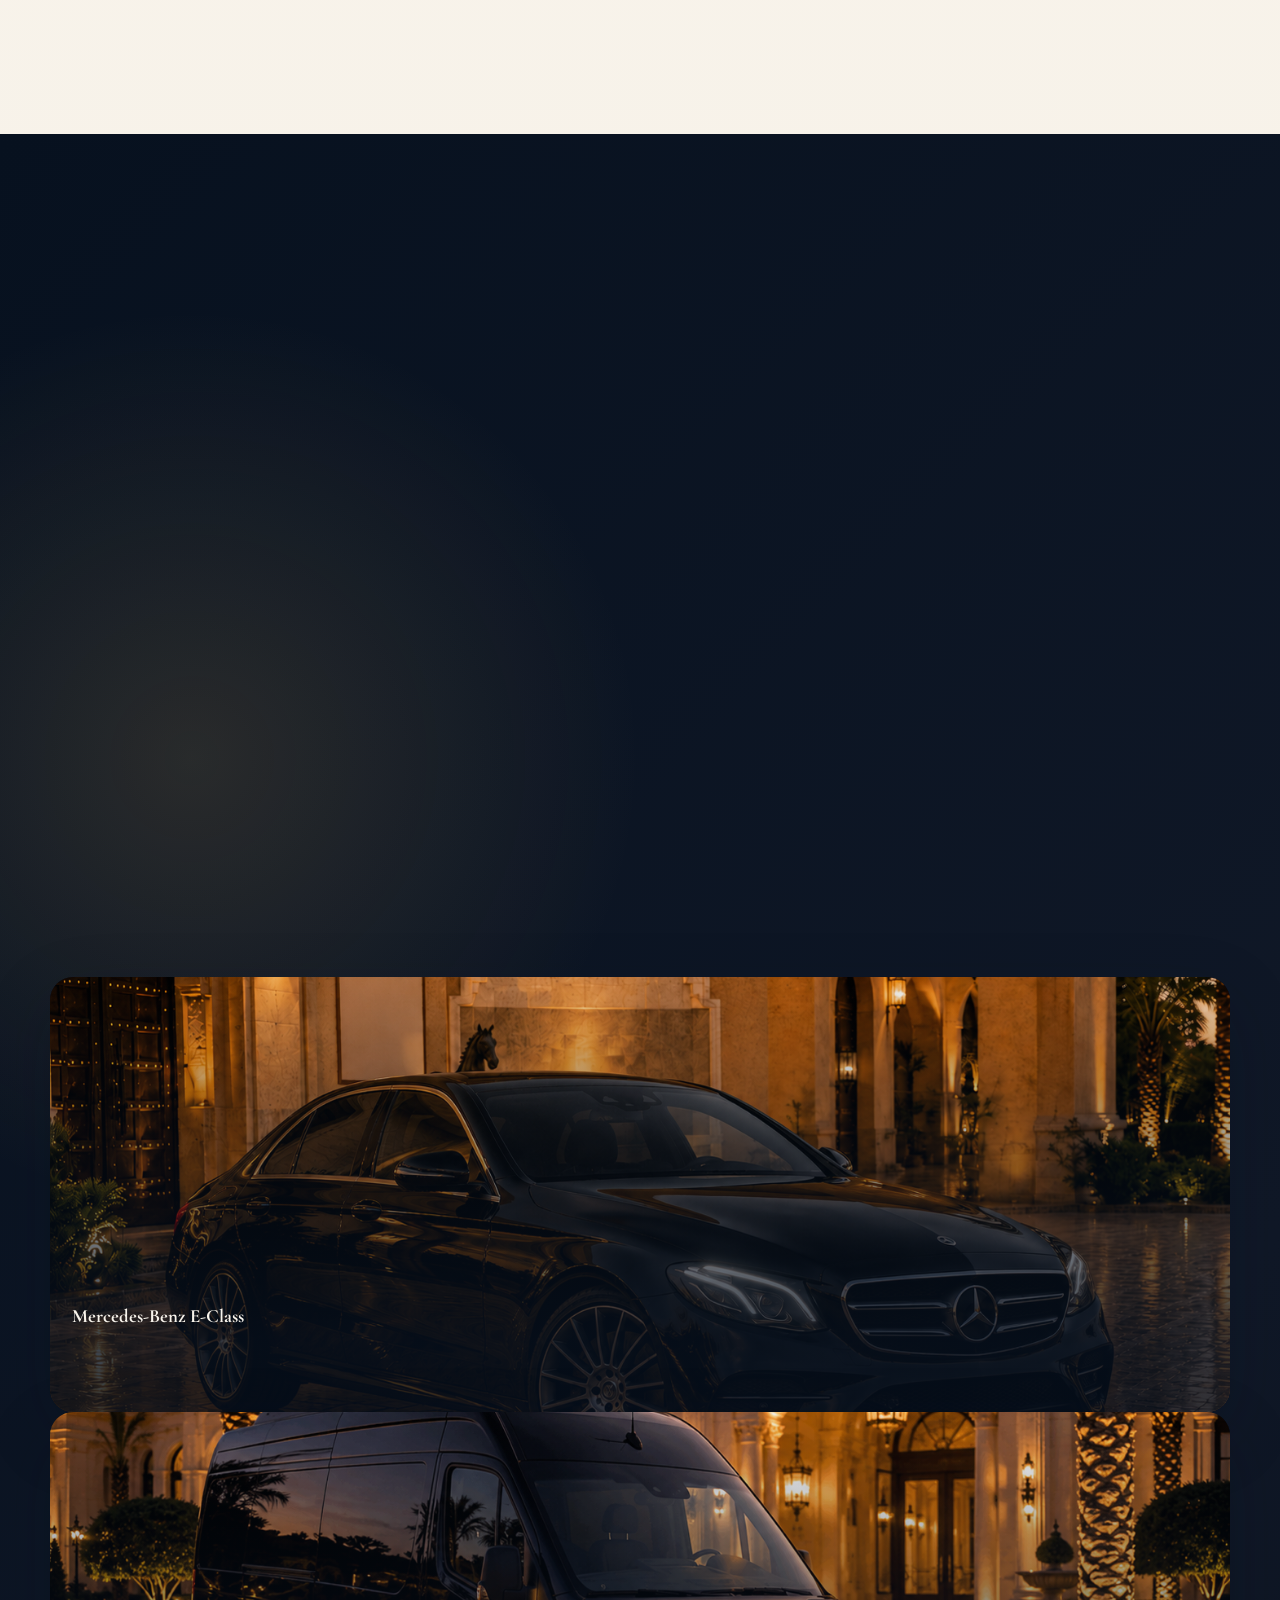
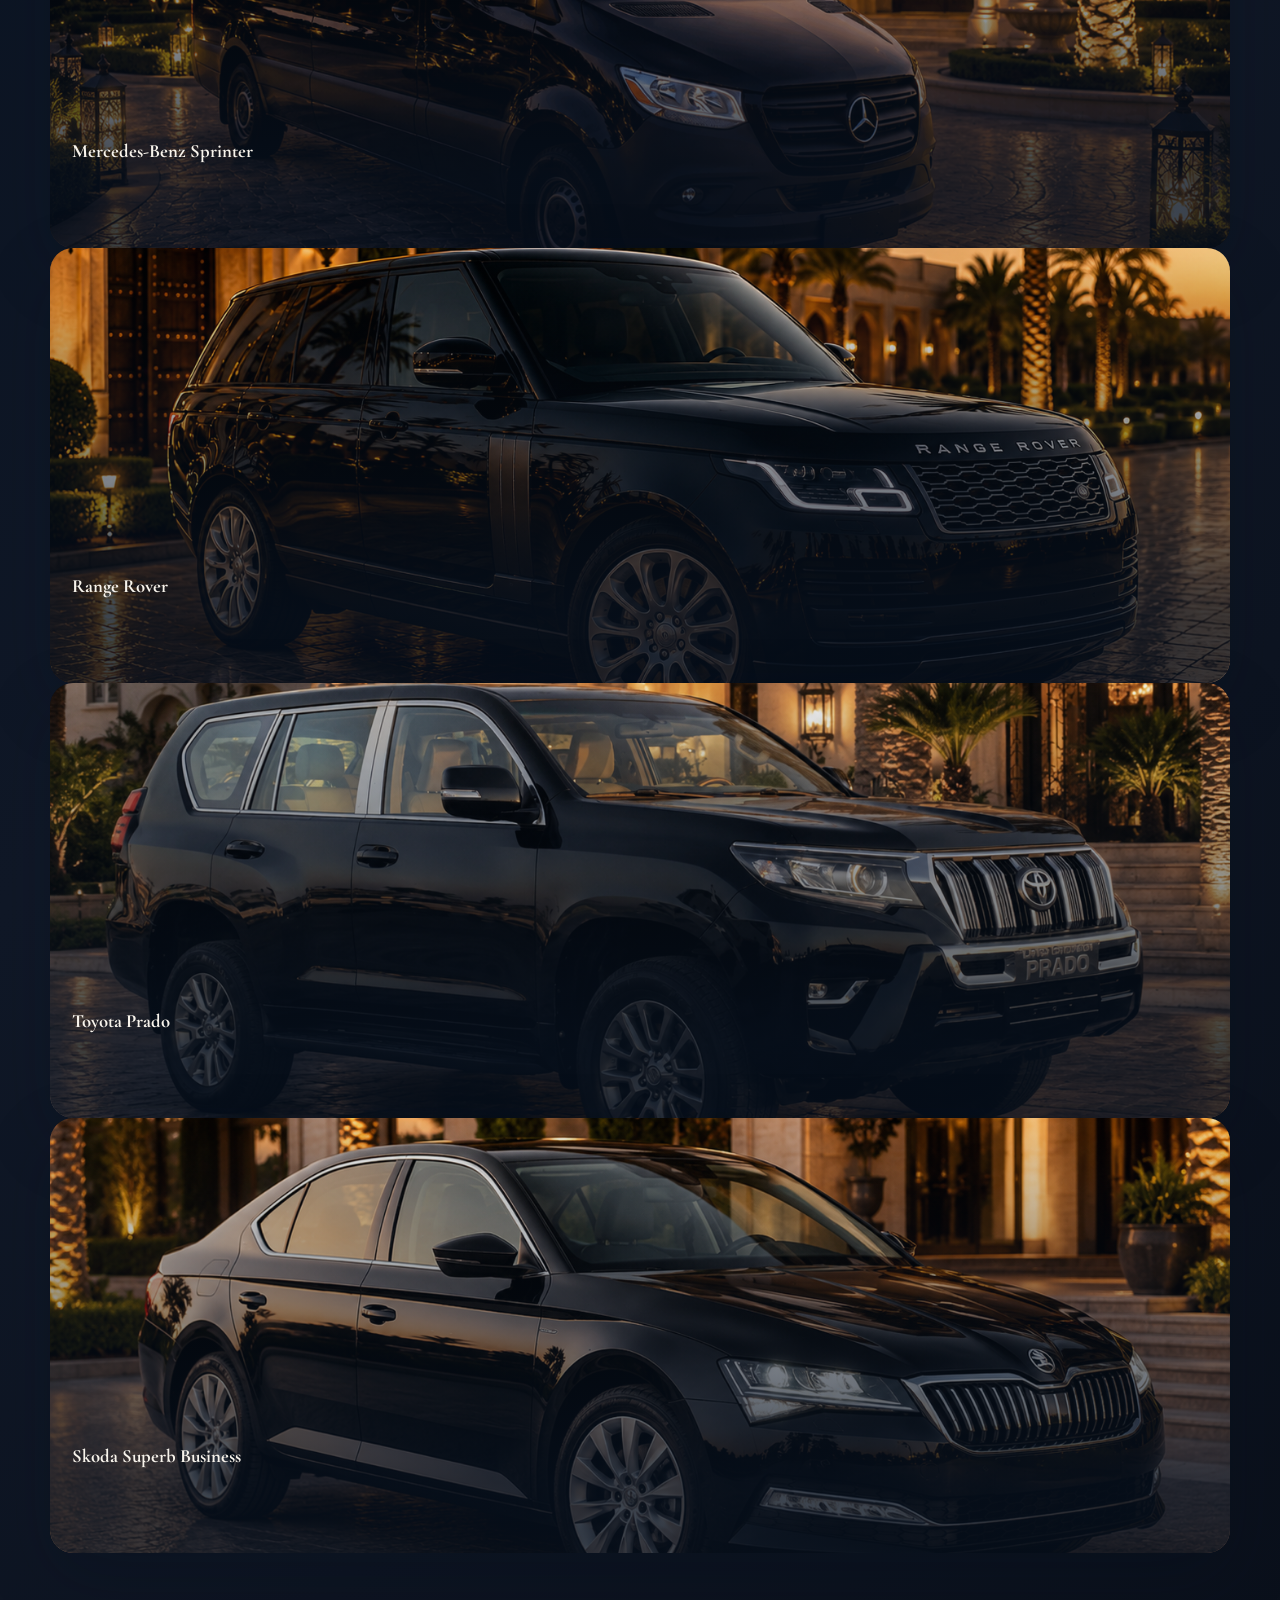
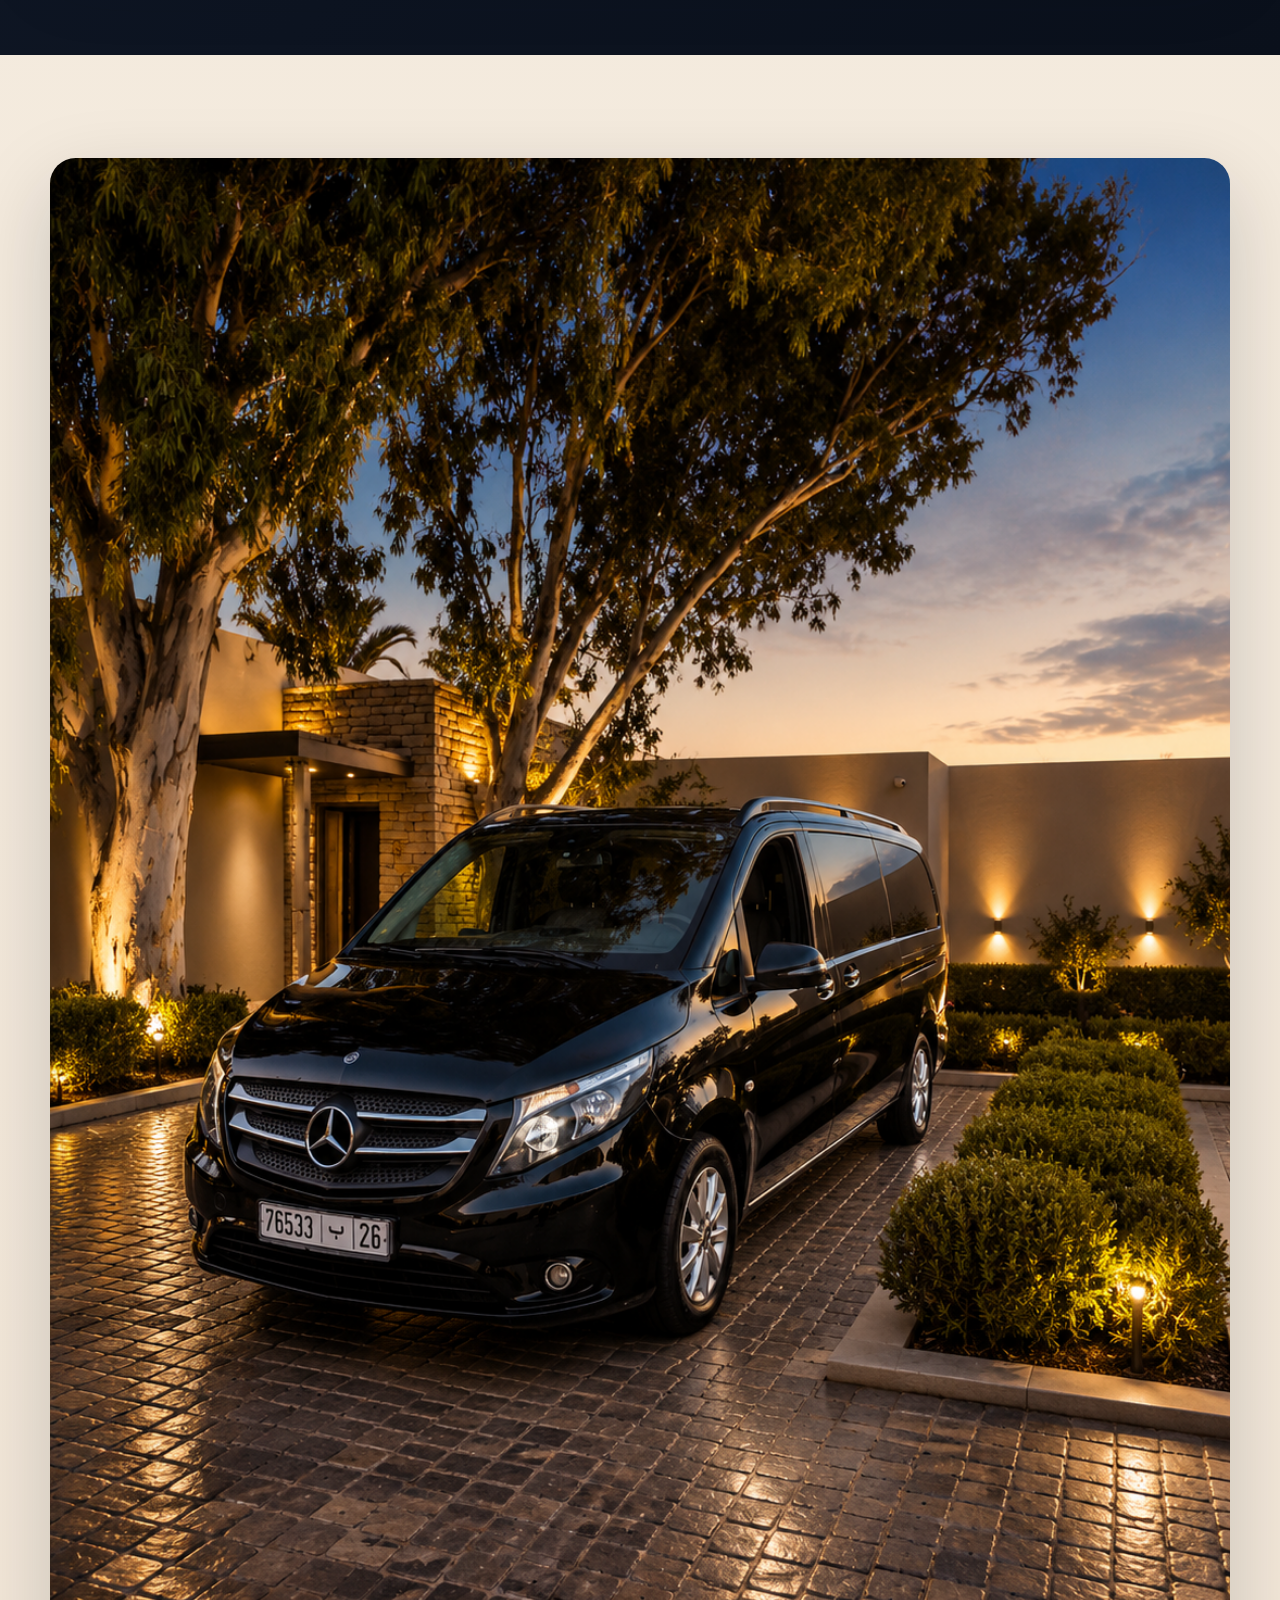
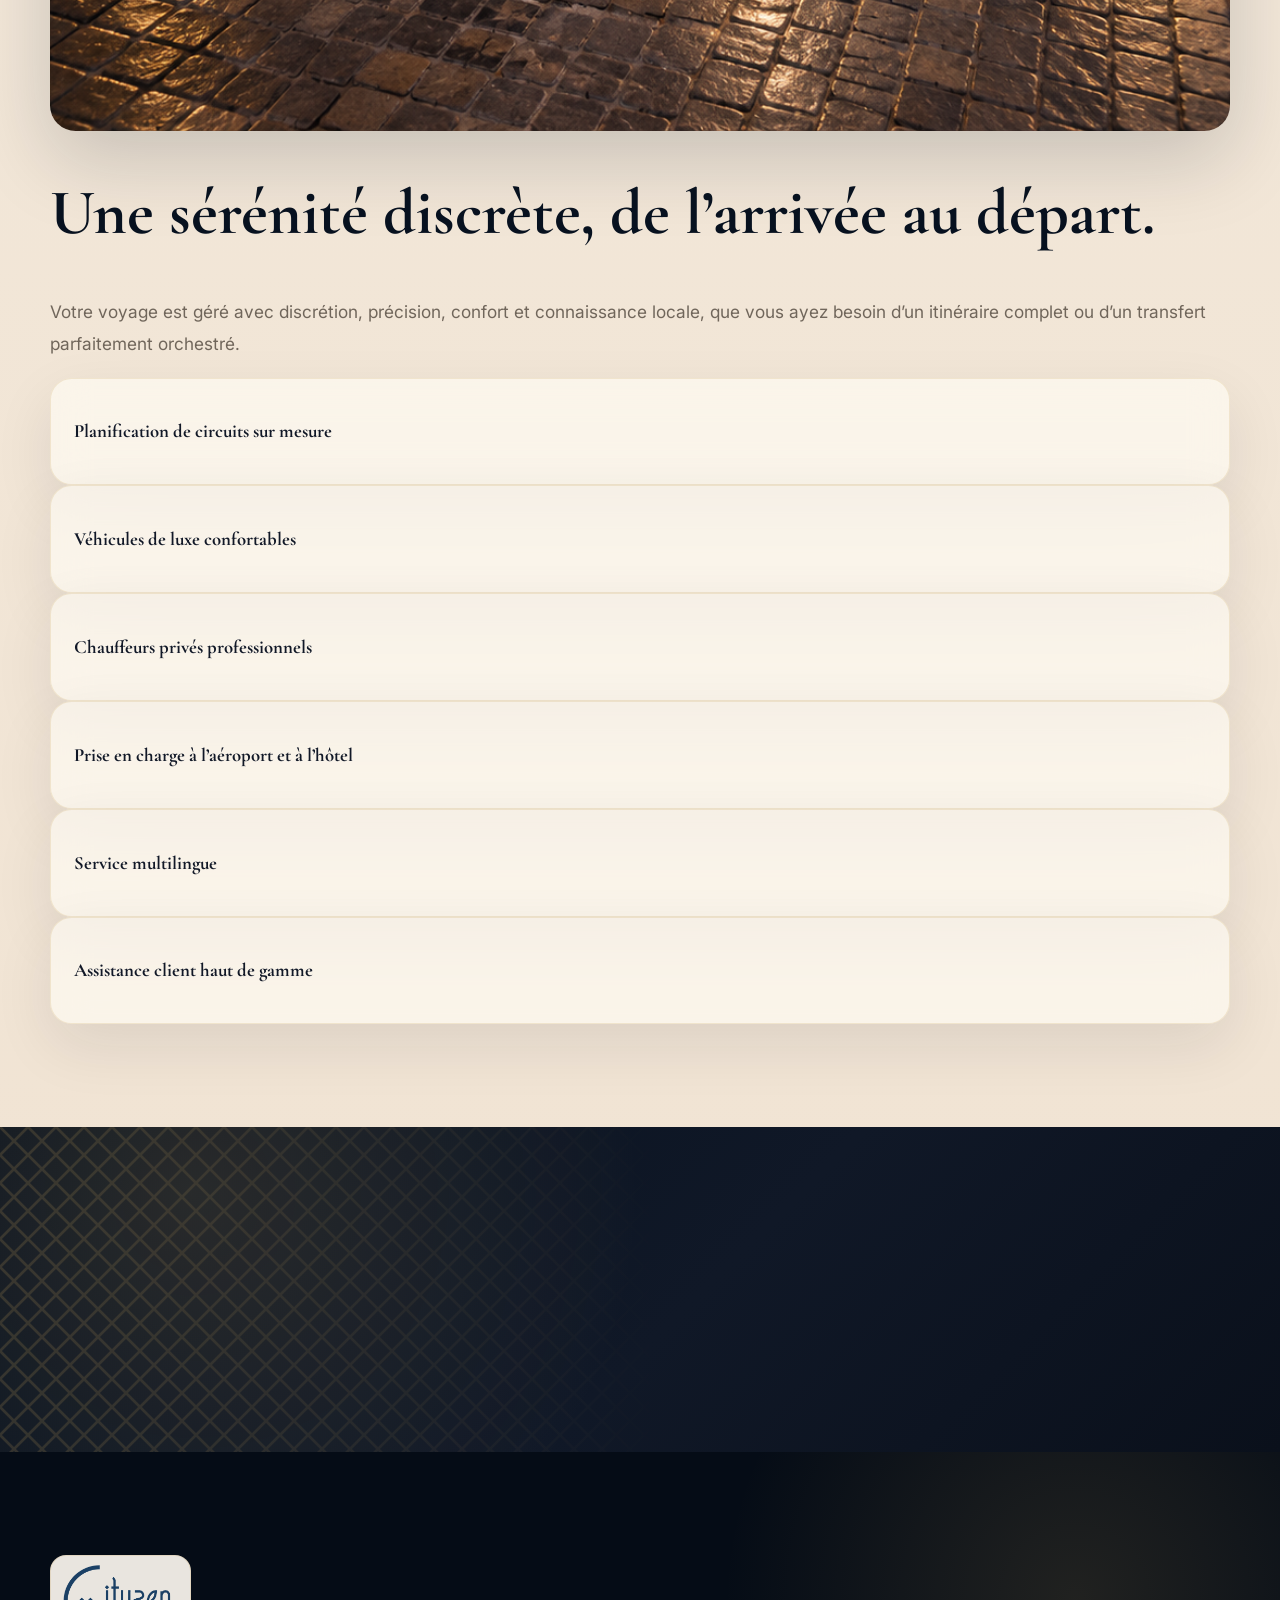
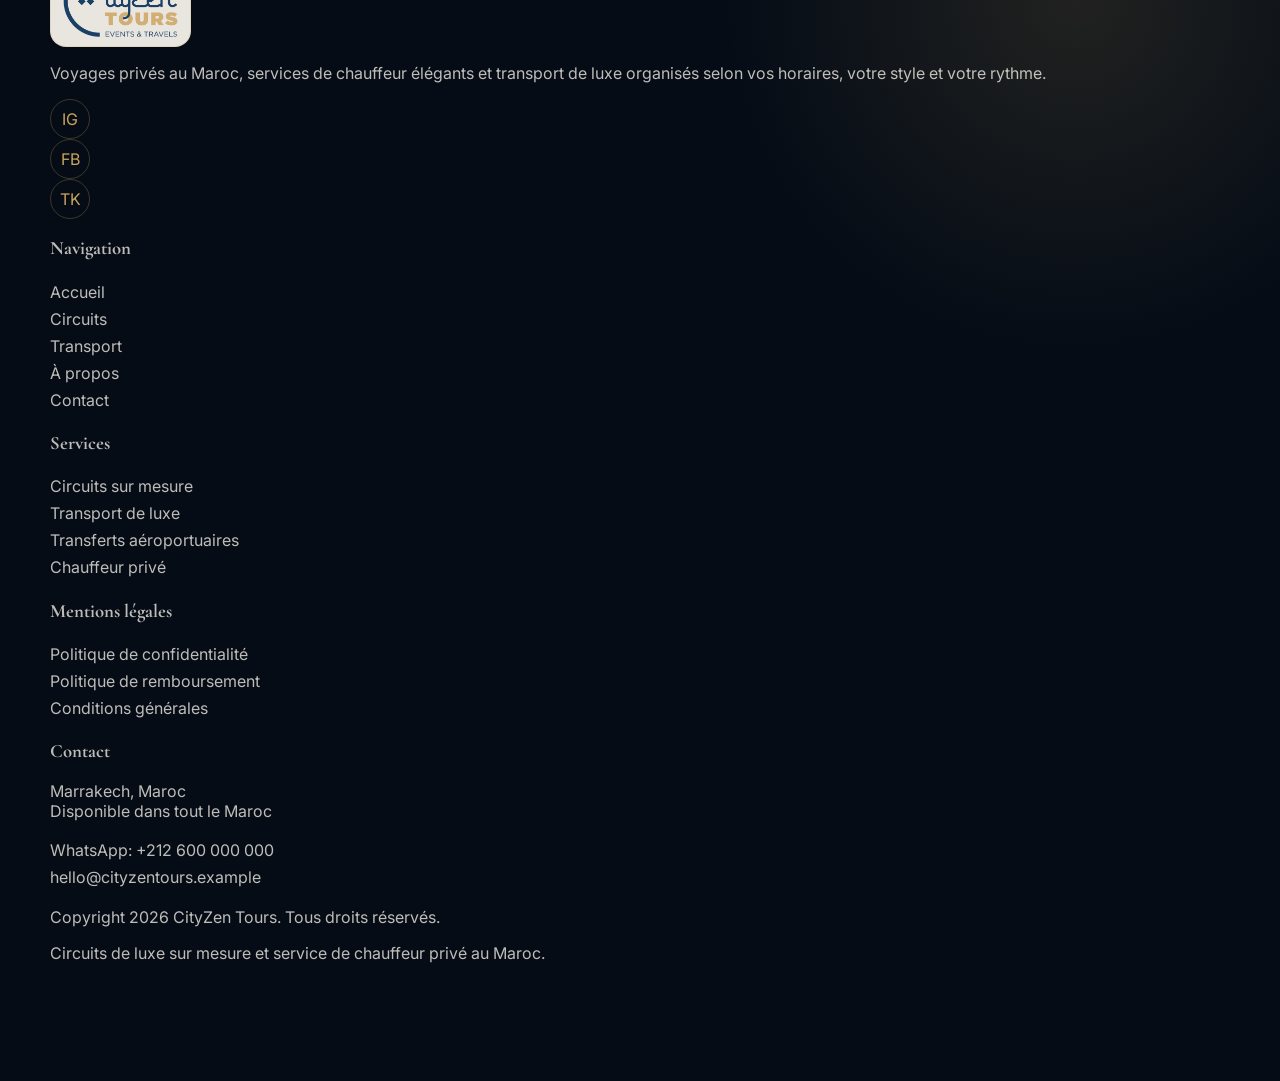
==== commit 29d80554: "add translate" ====
--- a/index.html
+++ b/index.html
@@ -17,11 +17,11 @@
         </div>
         <div class="container-lux hero-content">
           <div class="max-w-4xl pt-24 text-[#F8F4EC]">
-            <h1 class="brand-serif fade-up text-[clamp(3.3rem,8vw,7.8rem)] font-bold leading-[.86]">Circuits privés au Maroc & transport de luxe, pensés pour vous</h1>
-            <p class="fade-up delay-1 mt-7 max-w-2xl text-lg leading-9 text-[rgba(248,244,236,.78)]">Circuits privés sur mesure, transferts VIP, véhicules haut de gamme, accueil aéroportuaire, trajets interurbains et service de chauffeur privé à travers tout le Maroc.</p>
+            <h1 class="brand-serif fade-up text-[clamp(3.3rem,8vw,7.8rem)] font-bold leading-[.86]" data-i18n="home.hero.title">Circuits privés au Maroc & transport de luxe, pensés pour vous</h1>
+            <p class="fade-up delay-1 mt-7 max-w-2xl text-lg leading-9 text-[rgba(248,244,236,.78)]" data-i18n="home.hero.subtitle">Circuits privés sur mesure, transferts VIP, véhicules haut de gamme, accueil aéroportuaire, trajets interurbains et service de chauffeur privé à travers tout le Maroc.</p>
             <div class="fade-up delay-2 mt-10 flex flex-col gap-4 sm:flex-row">
-              <a class="btn btn-gold" href="tours.html">Planifier votre circuit</a>
-              <a class="btn btn-ghost" href="transport.html">Réserver un transport de luxe</a>
+              <a class="btn btn-gold" href="tours.html" data-i18n="home.hero.toursCta">Planifier votre circuit</a>
+              <a class="btn btn-ghost" href="transport.html" data-i18n="home.hero.transportCta">Réserver un transport de luxe</a>
             </div>
           </div>
         </div>
@@ -31,24 +31,24 @@
         <div class="container-lux">
           <div class="grid items-end gap-10 lg:grid-cols-[.9fr_1.1fr]">
             <div class="reveal">
-              <h2 class="section-title">Des circuits conçus selon votre rythme et vos envies.</h2>
-              <p class="lead mt-6">Chaque itinéraire est entièrement personnalisé en fonction de vos centres d’intérêt, de vos dates, du lieu de votre hébergement, de votre style de voyage et des villes que vous souhaitez découvrir. Nous prenons en charge chaque détail afin que chaque journée soit fluide, exclusive et authentiquement marocaine.</p>
+              <h2 class="section-title" data-i18n="home.custom.title">Des circuits conçus selon votre rythme et vos envies.</h2>
+              <p class="lead mt-6" data-i18n="home.custom.body">Chaque itinéraire est entièrement personnalisé en fonction de vos centres d’intérêt, de vos dates, du lieu de votre hébergement, de votre style de voyage et des villes que vous souhaitez découvrir. Nous prenons en charge chaque détail afin que chaque journée soit fluide, exclusive et authentiquement marocaine.</p>
             </div>
             <div class="grid gap-5 md:grid-cols-3">
               <article class="lux-card reveal">
                 <span class="icon-medallion">01</span>
-                <h3 class="brand-serif mt-6 text-3xl font-bold text-[#07111F]">Itinéraires sur mesure</h3>
-                <p class="mt-4 leading-7 text-[#6f6257]">Des balades dans la médina aux nuits magiques dans le désert, chaque itinéraire est conçu selon vos envies pour une expérience unique et personnalisée.</p>
+                <h3 class="brand-serif mt-6 text-3xl font-bold text-[#07111F]" data-i18n="home.feature.itinerary.title">Itinéraires sur mesure</h3>
+                <p class="mt-4 leading-7 text-[#6f6257]" data-i18n="home.feature.itinerary.body">Des balades dans la médina aux nuits magiques dans le désert, chaque itinéraire est conçu selon vos envies pour une expérience unique et personnalisée.</p>
               </article>
               <article class="lux-card reveal">
                 <span class="icon-medallion">02</span>
-                <h3 class="brand-serif mt-6 text-3xl font-bold text-[#07111F]">Expérience locale privée</h3>
-                <p class="mt-4 leading-7 text-[#6f6257]">Profitez d’un accompagnement discret, d’un rythme élégant et d’un accès privilégié aux lieux les plus authentiques du Maroc.</p>
+                <h3 class="brand-serif mt-6 text-3xl font-bold text-[#07111F]" data-i18n="home.feature.local.title">Expérience locale privée</h3>
+                <p class="mt-4 leading-7 text-[#6f6257]" data-i18n="home.feature.local.body">Profitez d’un accompagnement discret, d’un rythme élégant et d’un accès privilégié aux lieux les plus authentiques du Maroc.</p>
               </article>
               <article class="lux-card reveal">
                 <span class="icon-medallion">03</span>
-                <h3 class="brand-serif mt-6 text-3xl font-bold text-[#07111F]">Calendrier flexible</h3>
-                <p class="mt-4 leading-7 text-[#6f6257]">Voyagez à votre rythme grâce à des horaires de prise en charge souples et des journées organisées selon vos envies.</p>
+                <h3 class="brand-serif mt-6 text-3xl font-bold text-[#07111F]" data-i18n="home.feature.flexible.title">Calendrier flexible</h3>
+                <p class="mt-4 leading-7 text-[#6f6257]" data-i18n="home.feature.flexible.body">Voyagez à votre rythme grâce à des horaires de prise en charge souples et des journées organisées selon vos envies.</p>
               </article>
             </div>
           </div>
@@ -59,18 +59,18 @@
         <div class="container-lux">
           <div class="mb-12 flex flex-col gap-5 md:flex-row md:items-end md:justify-between">
             <div class="reveal max-w-2xl">
-              <h2 class="section-title">Le Maroc, ville par ville.</h2>
-              <p class="lead mt-5">Des voyages privés élégants entre cités impériales, ruelles bleues de montagne, lumière atlantique et dunes du Sahara.</p>
+              <h2 class="section-title" data-i18n="home.cities.title">Le Maroc, ville par ville.</h2>
+              <p class="lead mt-5" data-i18n="home.cities.body">Des voyages privés élégants entre cités impériales, ruelles bleues de montagne, lumière atlantique et dunes du Sahara.</p>
             </div>
-            <a class="btn btn-gold reveal md:w-auto" href="tours.html">Découvrir les circuits</a>
+            <a class="btn btn-gold reveal md:w-auto" href="tours.html" data-i18n="home.cities.cta">Découvrir les circuits</a>
           </div>
           <div class="grid gap-5 md:grid-cols-2 lg:grid-cols-3">
-            <article class="image-card reveal"><img loading="lazy" src="assets/images/marrakech.jpg" alt="Médina de Marrakech"><div class="card-copy text-[#F8F4EC]"><h3 class="brand-serif text-4xl font-bold">Marrakech</h3><p class="mt-2 leading-7">Palais, souks, riads, jardins et ruelles cachées de la médina.</p></div></article>
-            <article class="image-card reveal"><img loading="lazy" src="assets/images/fes.jpg" alt="Ancienne médina de Fès"><div class="card-copy text-[#F8F4EC]"><h3 class="brand-serif text-4xl font-bold">Fès</h3><p class="mt-2 leading-7">Artisanat ancestral, histoire sacrée, tanneries, portes et souks.</p></div></article>
-            <article class="image-card reveal"><img loading="lazy" src="assets/images/casablanca.jpg" alt="Ville de Casablanca"><div class="card-copy text-[#F8F4EC]"><h3 class="brand-serif text-4xl font-bold">Casablanca</h3><p class="mt-2 leading-7">Énergie côtière, boulevards modernes et mosquée Hassan II.</p></div></article>
-            <article class="image-card reveal"><img loading="lazy" src="assets/images/chefchaouen.jpg" alt="Ville bleue de Chefchaouen"><div class="card-copy text-[#F8F4EC]"><h3 class="brand-serif text-4xl font-bold">Chefchaouen</h3><p class="mt-2 leading-7">Ruelles bleues, belvédères de montagne, kasbah et douceur.</p></div></article>
-            <article class="image-card reveal"><img loading="lazy" src="assets/images/merzouga.jpg" alt="Désert de Merzouga"><div class="card-copy text-[#F8F4EC]"><h3 class="brand-serif text-4xl font-bold">Désert de Merzouga</h3><p class="mt-2 leading-7">Dunes de l’Erg Chebbi, balade à dos de chameau, coucher de soleil et nuits en camp de luxe.</p></div></article>
-            <article class="image-card reveal"><img loading="lazy" src="assets/images/essaouira.jpg" alt="Côte d’Essaouira"><div class="card-copy text-[#F8F4EC]"><h3 class="brand-serif text-4xl font-bold">Essaouira</h3><p class="mt-2 leading-7">Médina océane, galeries d’art, fruits de mer, remparts et air marin.</p></div></article>
+            <article class="image-card reveal"><img loading="lazy" src="assets/images/marrakech.jpg" alt="Médina de Marrakech"><div class="card-copy text-[#F8F4EC]"><h3 class="brand-serif text-4xl font-bold" data-i18n="home.city.marrakech">Marrakech</h3><p class="mt-2 leading-7" data-i18n="home.city.marrakech.body">Palais, souks, riads, jardins et ruelles cachées de la médina.</p></div></article>
+            <article class="image-card reveal"><img loading="lazy" src="assets/images/fes.jpg" alt="Ancienne médina de Fès"><div class="card-copy text-[#F8F4EC]"><h3 class="brand-serif text-4xl font-bold" data-i18n="home.city.fes">Fès</h3><p class="mt-2 leading-7" data-i18n="home.city.fes.body">Artisanat ancestral, histoire sacrée, tanneries, portes et souks.</p></div></article>
+            <article class="image-card reveal"><img loading="lazy" src="assets/images/casablanca.jpg" alt="Ville de Casablanca"><div class="card-copy text-[#F8F4EC]"><h3 class="brand-serif text-4xl font-bold" data-i18n="home.city.casablanca">Casablanca</h3><p class="mt-2 leading-7" data-i18n="home.city.casablanca.body">Énergie côtière, boulevards modernes et mosquée Hassan II.</p></div></article>
+            <article class="image-card reveal"><img loading="lazy" src="assets/images/chefchaouen.jpg" alt="Ville bleue de Chefchaouen"><div class="card-copy text-[#F8F4EC]"><h3 class="brand-serif text-4xl font-bold" data-i18n="home.city.chefchaouen">Chefchaouen</h3><p class="mt-2 leading-7" data-i18n="home.city.chefchaouen.body">Ruelles bleues, belvédères de montagne, kasbah et douceur.</p></div></article>
+            <article class="image-card reveal"><img loading="lazy" src="assets/images/merzouga.jpg" alt="Désert de Merzouga"><div class="card-copy text-[#F8F4EC]"><h3 class="brand-serif text-4xl font-bold" data-i18n="home.city.merzouga">Désert de Merzouga</h3><p class="mt-2 leading-7" data-i18n="home.city.merzouga.body">Dunes de l’Erg Chebbi, balade à dos de chameau, coucher de soleil et nuits en camp de luxe.</p></div></article>
+            <article class="image-card reveal"><img loading="lazy" src="assets/images/essaouira.jpg" alt="Côte d’Essaouira"><div class="card-copy text-[#F8F4EC]"><h3 class="brand-serif text-4xl font-bold" data-i18n="home.city.essaouira">Essaouira</h3><p class="mt-2 leading-7" data-i18n="home.city.essaouira.body">Médina océane, galeries d’art, fruits de mer, remparts et air marin.</p></div></article>
           </div>
         </div>
       </section>
@@ -78,16 +78,16 @@
       <section class="section-pad deep-band">
         <div class="container-lux">
           <div class="reveal mb-12 max-w-2xl">
-            <h2 class="section-title light">Des véhicules de luxe pour chaque voyage privé.</h2>
-            <p class="lead light mt-5">Choisissez un confort raffiné pour vos arrivées à l’aéroport, vos déplacements professionnels, vos circuits VIP, vos événements et vos transferts longue distance.</p>
+            <h2 class="section-title light" data-i18n="home.vehicles.title">Des véhicules de luxe pour chaque voyage privé.</h2>
+            <p class="lead light mt-5" data-i18n="home.vehicles.body">Choisissez un confort raffiné pour vos arrivées à l’aéroport, vos déplacements professionnels, vos circuits VIP, vos événements et vos transferts longue distance.</p>
           </div>
           <div class="grid gap-5 md:grid-cols-2 lg:grid-cols-3">
-            <article class="image-card transport-card reveal"><img loading="lazy" src="assets/images/transport/Mercedes-Benz V-Class.png" alt="Mercedes-Benz V-Class pour transport privé au Maroc"><div class="card-copy text-[#F8F4EC]"><h3 class="brand-serif text-4xl font-bold">Mercedes-Benz V-Class</h3><p class="mt-2 leading-7">Confort exécutif pour les familles, les invités VIP et les circuits privés.</p><div class="transport-meta"><span>Capacité passagers : <strong>Jusqu’à 6</strong></span><span>Type de service : <strong>Transport touristique VIP</strong></span></div><a class="card-cta" href="contact.html">Réserver</a></div></article>
-            <article class="image-card transport-card reveal"><img loading="lazy" src="assets/images/transport/Mercedes-Benz E-Class.png" alt="Mercedes-Benz E-Class pour transferts aéroport et affaires"><div class="card-copy text-[#F8F4EC]"><h3 class="brand-serif text-4xl font-bold">Mercedes-Benz E-Class</h3><p class="mt-2 leading-7">Berline élégante pour les transferts aéroportuaires et les voyages d’affaires.</p><div class="transport-meta"><span>Capacité passagers : <strong>Jusqu’à 3</strong></span><span>Type de service : <strong>Aéroport et affaires</strong></span></div><a class="card-cta" href="contact.html">Réserver</a></div></article>
-            <article class="image-card transport-card reveal"><img loading="lazy" src="assets/images/transport/Mercedes-Benz Sprinter.png" alt="Minibus de luxe pour événements et transport de groupe"><div class="card-copy text-[#F8F4EC]"><h3 class="brand-serif text-4xl font-bold">Mercedes-Benz Sprinter</h3><p class="mt-2 leading-7">Déplacements confortables pour circuits, mariages, événements et conférences.</p><div class="transport-meta"><span>Capacité passagers : <strong>Jusqu’à 17</strong></span><span>Type de service : <strong>Transport de groupe</strong></span></div><a class="card-cta" href="contact.html">Réserver</a></div></article>
-            <article class="image-card transport-card reveal"><img loading="lazy" src="assets/images/transport/Range Rover.png" alt="Range Rover de luxe pour itinéraires au Maroc"><div class="card-copy text-[#F8F4EC]"><h3 class="brand-serif text-4xl font-bold">Range Rover</h3><p class="mt-2 leading-7">SUV premium pour routes de montagne, événements et arrivées distinguées.</p><div class="transport-meta"><span>Capacité passagers : <strong>Jusqu’à 4</strong></span><span>Type de service : <strong>Itinéraires premium 4x4</strong></span></div><a class="card-cta" href="contact.html">Réserver</a></div></article>
-            <article class="image-card transport-card reveal"><img loading="lazy" src="assets/images/transport/Toyota Prado.png" alt="Toyota Prado 4x4 pour l’Atlas et le désert"><div class="card-copy text-[#F8F4EC]"><h3 class="brand-serif text-4xl font-bold">Toyota Prado</h3><p class="mt-2 leading-7">4x4 fiable et confortable pour l’Atlas, les transferts longue distance et l’accès au désert.</p><div class="transport-meta"><span>Capacité passagers : <strong>Jusqu’à 4</strong></span><span>Type de service : <strong>Transferts longue distance</strong></span></div><a class="card-cta" href="contact.html">Réserver</a></div></article>
-            <article class="image-card transport-card reveal"><img loading="lazy" src="assets/images/transport/Skoda Superb Business.png" alt="Skoda Superb Business avec chauffeur privé"><div class="card-copy text-[#F8F4EC]"><h3 class="brand-serif text-4xl font-bold">Skoda Superb Business</h3><p class="mt-2 leading-7">Confort fiable pour les trajets longue distance et les itinéraires variés.</p><div class="transport-meta"><span>Capacité passagers : <strong>Jusqu’à 3</strong></span><span>Type de service : <strong>Chauffeur privé</strong></span></div><a class="card-cta" href="contact.html">Réserver</a></div></article>
+            <article class="image-card transport-card reveal"><img loading="lazy" src="assets/images/transport/Mercedes-Benz V-Class.png" alt="Mercedes-Benz V-Class pour transport privé au Maroc"><div class="card-copy text-[#F8F4EC]"><h3 class="brand-serif text-4xl font-bold">Mercedes-Benz V-Class</h3><p class="mt-2 leading-7" data-i18n="home.vehicle.vclass.body">Confort exécutif pour les familles, les invités VIP et les circuits privés.</p><div class="transport-meta"><span><span data-i18n="vehicle.capacity">Capacité passagers :</span> <strong data-i18n="vehicle.upTo6">Jusqu’à 6</strong></span><span><span data-i18n="vehicle.serviceType">Type de service :</span> <strong data-i18n="vehicle.vipTourismTransport">Transport touristique VIP</strong></span></div><a class="card-cta" href="contact.html" data-i18n="vehicle.book">Réserver</a></div></article>
+            <article class="image-card transport-card reveal"><img loading="lazy" src="assets/images/transport/Mercedes-Benz E-Class.png" alt="Mercedes-Benz E-Class pour transferts aéroport et affaires"><div class="card-copy text-[#F8F4EC]"><h3 class="brand-serif text-4xl font-bold">Mercedes-Benz E-Class</h3><p class="mt-2 leading-7" data-i18n="home.vehicle.eclass.body">Berline élégante pour les transferts aéroportuaires et les voyages d’affaires.</p><div class="transport-meta"><span><span data-i18n="vehicle.capacity">Capacité passagers :</span> <strong data-i18n="vehicle.upTo3">Jusqu’à 3</strong></span><span><span data-i18n="vehicle.serviceType">Type de service :</span> <strong data-i18n="vehicle.airportBusiness">Aéroport et affaires</strong></span></div><a class="card-cta" href="contact.html" data-i18n="vehicle.book">Réserver</a></div></article>
+            <article class="image-card transport-card reveal"><img loading="lazy" src="assets/images/transport/Mercedes-Benz Sprinter.png" alt="Minibus de luxe pour événements et transport de groupe"><div class="card-copy text-[#F8F4EC]"><h3 class="brand-serif text-4xl font-bold">Mercedes-Benz Sprinter</h3><p class="mt-2 leading-7" data-i18n="home.vehicle.sprinter.body">Déplacements confortables pour circuits, mariages, événements et conférences.</p><div class="transport-meta"><span><span data-i18n="vehicle.capacity">Capacité passagers :</span> <strong data-i18n="vehicle.upTo17">Jusqu’à 17</strong></span><span><span data-i18n="vehicle.serviceType">Type de service :</span> <strong data-i18n="vehicle.groupTransport">Transport de groupe</strong></span></div><a class="card-cta" href="contact.html" data-i18n="vehicle.book">Réserver</a></div></article>
+            <article class="image-card transport-card reveal"><img loading="lazy" src="assets/images/transport/Range Rover.png" alt="Range Rover de luxe pour itinéraires au Maroc"><div class="card-copy text-[#F8F4EC]"><h3 class="brand-serif text-4xl font-bold">Range Rover</h3><p class="mt-2 leading-7" data-i18n="home.vehicle.range.body">SUV premium pour routes de montagne, événements et arrivées distinguées.</p><div class="transport-meta"><span><span data-i18n="vehicle.capacity">Capacité passagers :</span> <strong data-i18n="vehicle.upTo4">Jusqu’à 4</strong></span><span><span data-i18n="vehicle.serviceType">Type de service :</span> <strong data-i18n="vehicle.premium4x4">Itinéraires premium 4x4</strong></span></div><a class="card-cta" href="contact.html" data-i18n="vehicle.book">Réserver</a></div></article>
+            <article class="image-card transport-card reveal"><img loading="lazy" src="assets/images/transport/Toyota Prado.png" alt="Toyota Prado 4x4 pour l’Atlas et le désert"><div class="card-copy text-[#F8F4EC]"><h3 class="brand-serif text-4xl font-bold">Toyota Prado</h3><p class="mt-2 leading-7" data-i18n="home.vehicle.prado.body">4x4 fiable et confortable pour l’Atlas, les transferts longue distance et l’accès au désert.</p><div class="transport-meta"><span><span data-i18n="vehicle.capacity">Capacité passagers :</span> <strong data-i18n="vehicle.upTo4">Jusqu’à 4</strong></span><span><span data-i18n="vehicle.serviceType">Type de service :</span> <strong data-i18n="vehicle.longDistance">Transferts longue distance</strong></span></div><a class="card-cta" href="contact.html" data-i18n="vehicle.book">Réserver</a></div></article>
+            <article class="image-card transport-card reveal"><img loading="lazy" src="assets/images/transport/Skoda Superb Business.png" alt="Skoda Superb Business avec chauffeur privé"><div class="card-copy text-[#F8F4EC]"><h3 class="brand-serif text-4xl font-bold">Skoda Superb Business</h3><p class="mt-2 leading-7" data-i18n="home.vehicle.skoda.body">Confort fiable pour les trajets longue distance et les itinéraires variés.</p><div class="transport-meta"><span><span data-i18n="vehicle.capacity">Capacité passagers :</span> <strong data-i18n="vehicle.upTo3">Jusqu’à 3</strong></span><span><span data-i18n="vehicle.serviceType">Type de service :</span> <strong data-i18n="vehicle.privateChauffeur">Chauffeur privé</strong></span></div><a class="card-cta" href="contact.html" data-i18n="vehicle.book">Réserver</a></div></article>
           </div>
         </div>
       </section>
@@ -96,15 +96,15 @@
         <div class="container-lux grid items-center gap-10 lg:grid-cols-[.95fr_1.05fr]">
           <div class="split-image reveal"><img loading="lazy" src="assets/images/qcf.png" alt="Voyage privé de luxe au Maroc"></div>
           <div class="reveal">
-            <h2 class="section-title">Une sérénité discrète, de l’arrivée au départ.</h2>
-            <p class="lead mt-6">Votre voyage est géré avec discrétion, précision, confort et connaissance locale, que vous ayez besoin d’un itinéraire complet ou d’un transfert parfaitement orchestré.</p>
+            <h2 class="section-title" data-i18n="home.confidence.title">Une sérénité discrète, de l’arrivée au départ.</h2>
+            <p class="lead mt-6" data-i18n="home.confidence.body">Votre voyage est géré avec discrétion, précision, confort et connaissance locale, que vous ayez besoin d’un itinéraire complet ou d’un transfert parfaitement orchestré.</p>
             <div class="mt-8 grid gap-4 sm:grid-cols-2">
-              <div class="lux-card"><h3 class="font-bold text-[#07111F]">Planification de circuits sur mesure</h3></div>
-              <div class="lux-card"><h3 class="font-bold text-[#07111F]">Véhicules de luxe confortables</h3></div>
-              <div class="lux-card"><h3 class="font-bold text-[#07111F]">Chauffeurs privés professionnels</h3></div>
-              <div class="lux-card"><h3 class="font-bold text-[#07111F]">Prise en charge à l’aéroport et à l’hôtel</h3></div>
-              <div class="lux-card"><h3 class="font-bold text-[#07111F]">Service multilingue</h3></div>
-              <div class="lux-card"><h3 class="font-bold text-[#07111F]">Assistance client haut de gamme</h3></div>
+              <div class="lux-card"><h3 class="font-bold text-[#07111F]" data-i18n="home.confidence.planning">Planification de circuits sur mesure</h3></div>
+              <div class="lux-card"><h3 class="font-bold text-[#07111F]" data-i18n="home.confidence.vehicles">Véhicules de luxe confortables</h3></div>
+              <div class="lux-card"><h3 class="font-bold text-[#07111F]" data-i18n="home.confidence.drivers">Chauffeurs privés professionnels</h3></div>
+              <div class="lux-card"><h3 class="font-bold text-[#07111F]" data-i18n="home.confidence.pickup">Prise en charge à l’aéroport et à l’hôtel</h3></div>
+              <div class="lux-card"><h3 class="font-bold text-[#07111F]" data-i18n="home.confidence.multilingual">Service multilingue</h3></div>
+              <div class="lux-card"><h3 class="font-bold text-[#07111F]" data-i18n="home.confidence.support">Assistance client haut de gamme</h3></div>
             </div>
           </div>
         </div>
@@ -112,8 +112,8 @@
 
       <section class="section-pad deep-band pattern-border">
         <div class="container-lux text-center">
-          <h2 class="brand-serif reveal mx-auto max-w-4xl text-[clamp(2.7rem,6vw,6rem)] font-bold leading-[.9] text-[#F8F4EC]">Confiez-nous le voyage marocain dont vous rêvez, nous le dessinerons pour vous.</h2>
-          <a class="btn btn-gold reveal mt-10 md:w-auto" href="contact.html">Nous contacter</a>
+          <h2 class="brand-serif reveal mx-auto max-w-4xl text-[clamp(2.7rem,6vw,6rem)] font-bold leading-[.9] text-[#F8F4EC]" data-i18n="home.finalCta.title">Confiez-nous le voyage marocain dont vous rêvez, nous le dessinerons pour vous.</h2>
+          <a class="btn btn-gold reveal mt-10 md:w-auto" href="contact.html" data-i18n="home.finalCta.button">Nous contacter</a>
         </div>
       </section>
     </main>
--- a/assets/css/styles.css
+++ b/assets/css/styles.css
@@ -724,6 +724,136 @@
   background: rgba(201, 164, 92, 0.12);
 }
 
+.language-toggle {
+  position: fixed;
+  left: clamp(0.75rem, 2vw, 1.35rem);
+  bottom: clamp(0.75rem, 2vw, 1.35rem);
+  z-index: 48;
+  display: flex;
+  align-items: center;
+  gap: 0.28rem;
+  padding: 0.32rem;
+  border: 1px solid rgba(201, 164, 92, 0.35);
+  border-radius: 999px;
+  background: rgba(7, 17, 31, 0.84);
+  box-shadow: 0 18px 44px rgba(7, 17, 31, 0.28);
+  backdrop-filter: blur(18px);
+  direction: ltr;
+}
+
+.language-option {
+  display: grid;
+  place-items: center;
+  min-width: 2.35rem;
+  height: 2.35rem;
+  border: 0;
+  border-radius: 999px;
+  color: rgba(248, 244, 236, 0.78);
+  background: transparent;
+  cursor: pointer;
+  font-family: inherit;
+  font-size: 0.72rem;
+  font-weight: 900;
+  letter-spacing: 0.1em;
+  transition: transform 0.25s ease, background 0.25s ease, color 0.25s ease, box-shadow 0.25s ease;
+}
+
+.language-option:hover {
+  color: var(--ivory);
+  background: rgba(248, 244, 236, 0.08);
+  transform: translateY(-2px);
+}
+
+.language-option.active {
+  color: var(--navy);
+  background: linear-gradient(135deg, #f1d993, var(--gold));
+  box-shadow: 0 12px 28px rgba(201, 164, 92, 0.28);
+}
+
+.language-option:focus-visible {
+  outline: 2px solid var(--ivory);
+  outline-offset: 3px;
+}
+
+html[dir="rtl"] body {
+  text-align: right;
+}
+
+html[lang="ar"] body,
+html[lang="ar"] h1,
+html[lang="ar"] h2,
+html[lang="ar"] h3,
+html[lang="ar"] .brand-serif {
+  font-family: "Segoe UI", Tahoma, Arial, sans-serif;
+}
+
+html[lang="ar"] h1,
+html[lang="ar"] h2,
+html[lang="ar"] h3,
+html[lang="ar"] .brand-serif {
+  line-height: 1.08;
+}
+
+html[lang="ar"] .nav-link,
+html[lang="ar"] .btn,
+html[lang="ar"] .booking-submit,
+html[lang="ar"] .booking-label,
+html[lang="ar"] .booking-section-title,
+html[lang="ar"] .card-cta,
+html[lang="ar"] .transport-meta span,
+html[lang="ar"] .site-footer h3 {
+  letter-spacing: 0;
+}
+
+html[dir="rtl"] .hero-media::after {
+  background:
+    linear-gradient(270deg, rgba(7, 17, 31, 0.92) 0%, rgba(7, 17, 31, 0.66) 43%, rgba(7, 17, 31, 0.25) 100%),
+    linear-gradient(180deg, rgba(7, 17, 31, 0.18), rgba(7, 17, 31, 0.78));
+}
+
+html[dir="rtl"] .btn,
+html[dir="rtl"] .card-cta {
+  direction: rtl;
+}
+
+html[dir="rtl"] .btn svg {
+  transform: scaleX(-1);
+}
+
+html[dir="rtl"] .highlight-list li {
+  padding-left: 0;
+  padding-right: 1.5rem;
+}
+
+html[dir="rtl"] .highlight-list li::before {
+  left: auto;
+  right: 0;
+}
+
+html[dir="rtl"] .booking-input,
+html[dir="rtl"] .booking-label,
+html[dir="rtl"] .transport-meta span {
+  direction: rtl;
+  text-align: right;
+}
+
+html[dir="rtl"] input[type="email"],
+html[dir="rtl"] input[type="tel"],
+html[dir="rtl"] input[type="datetime-local"] {
+  direction: ltr;
+  text-align: left;
+}
+
+html[dir="rtl"] .footer-link:hover {
+  transform: translateX(-4px);
+}
+
+html[dir="rtl"] .language-toggle,
+html[dir="rtl"] .language-option {
+  direction: ltr;
+  text-align: center;
+}
+
 .reveal {
   opacity: 0;
   transform: translateY(30px);
@@ -808,6 +938,17 @@
 
   .btn {
     width: 100%;
+  }
+
+  .language-toggle {
+    padding: 0.26rem;
+    box-shadow: 0 14px 34px rgba(7, 17, 31, 0.26);
+  }
+
+  .language-option {
+    min-width: 2rem;
+    height: 2rem;
+    font-size: 0.68rem;
   }
 }
 
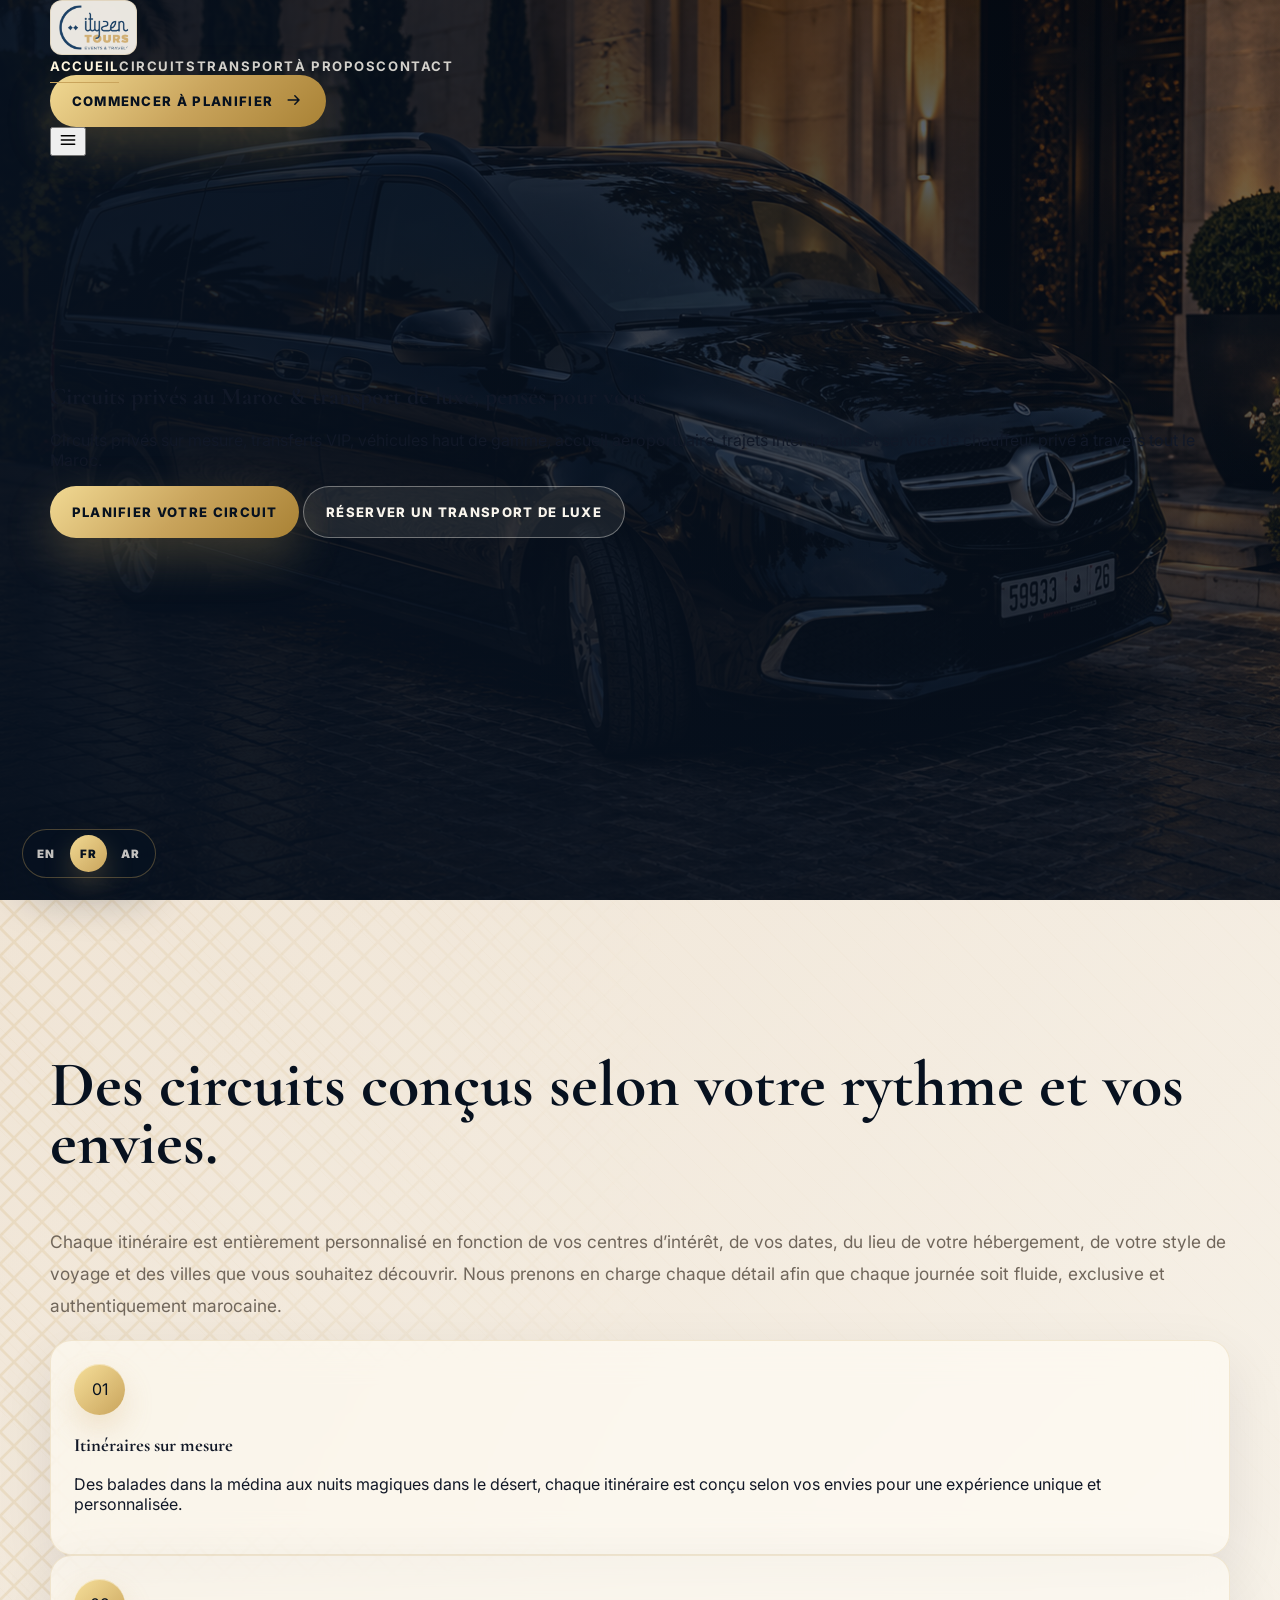
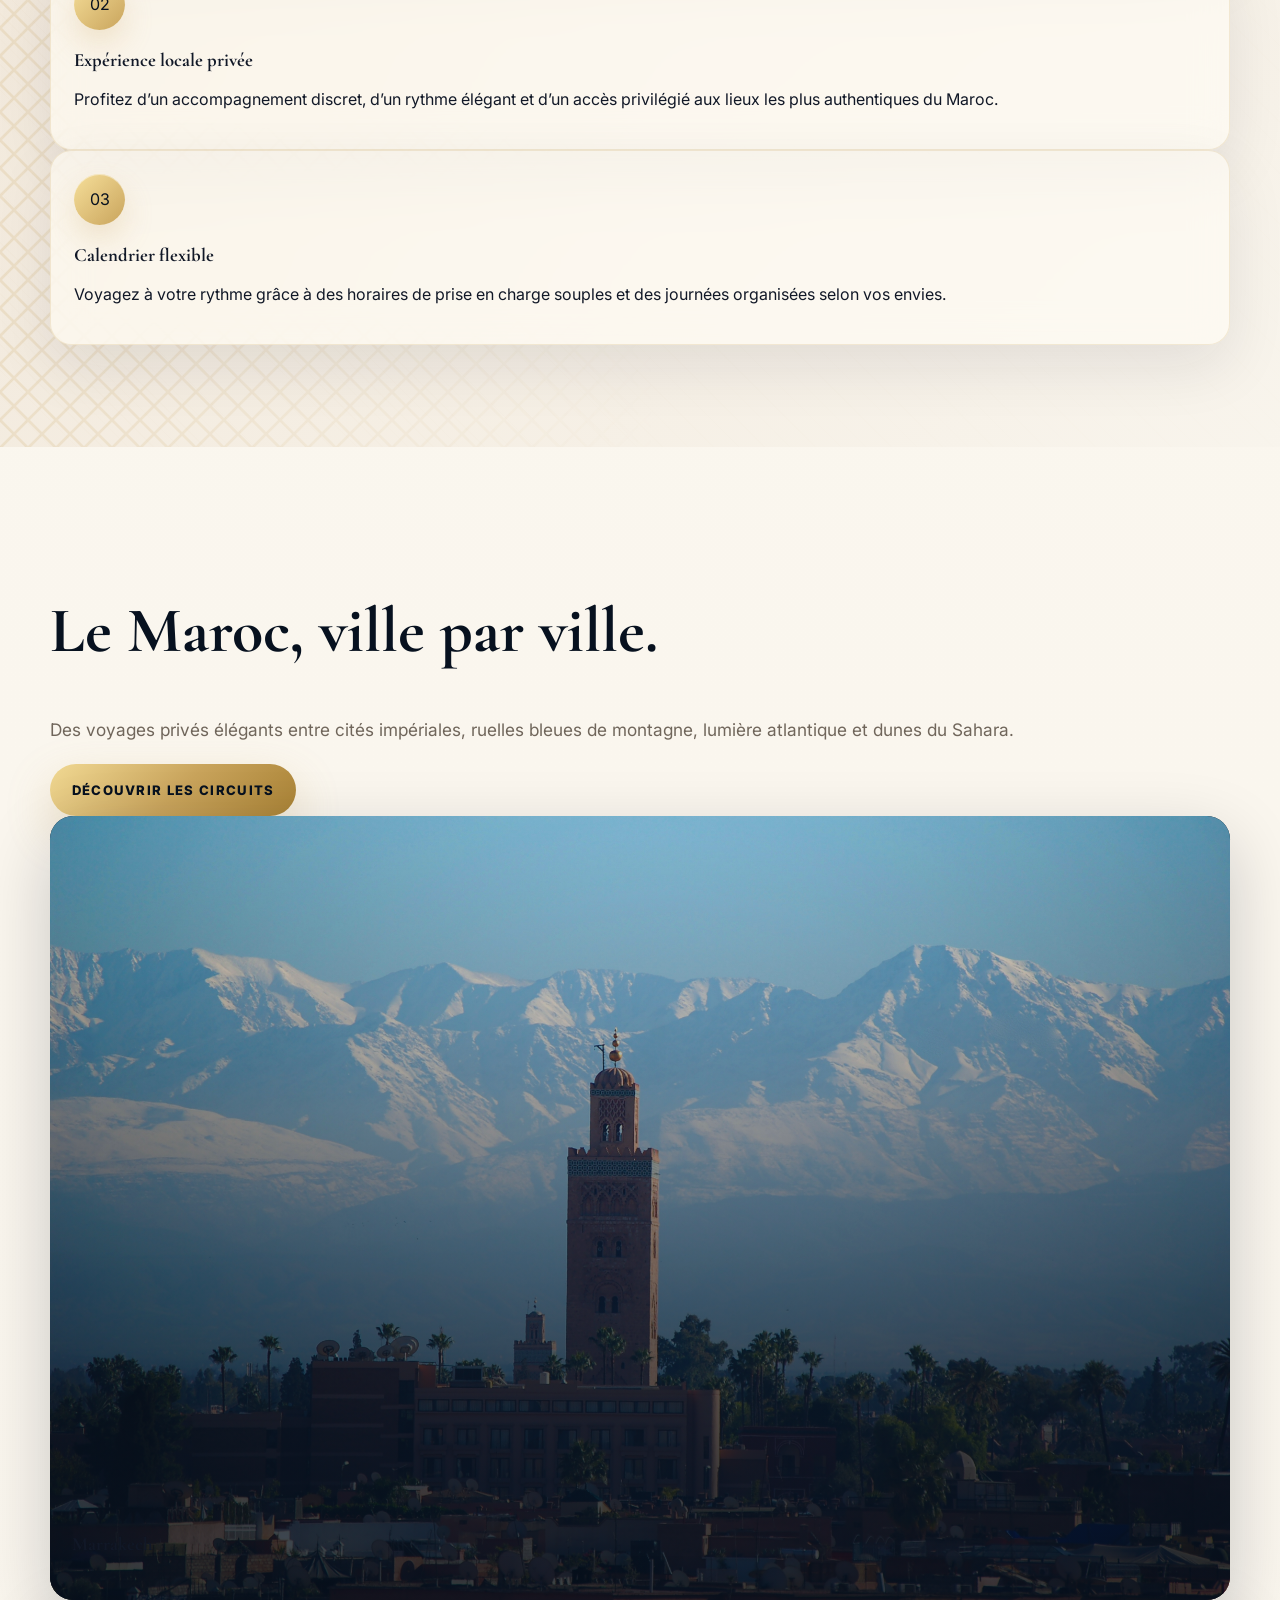
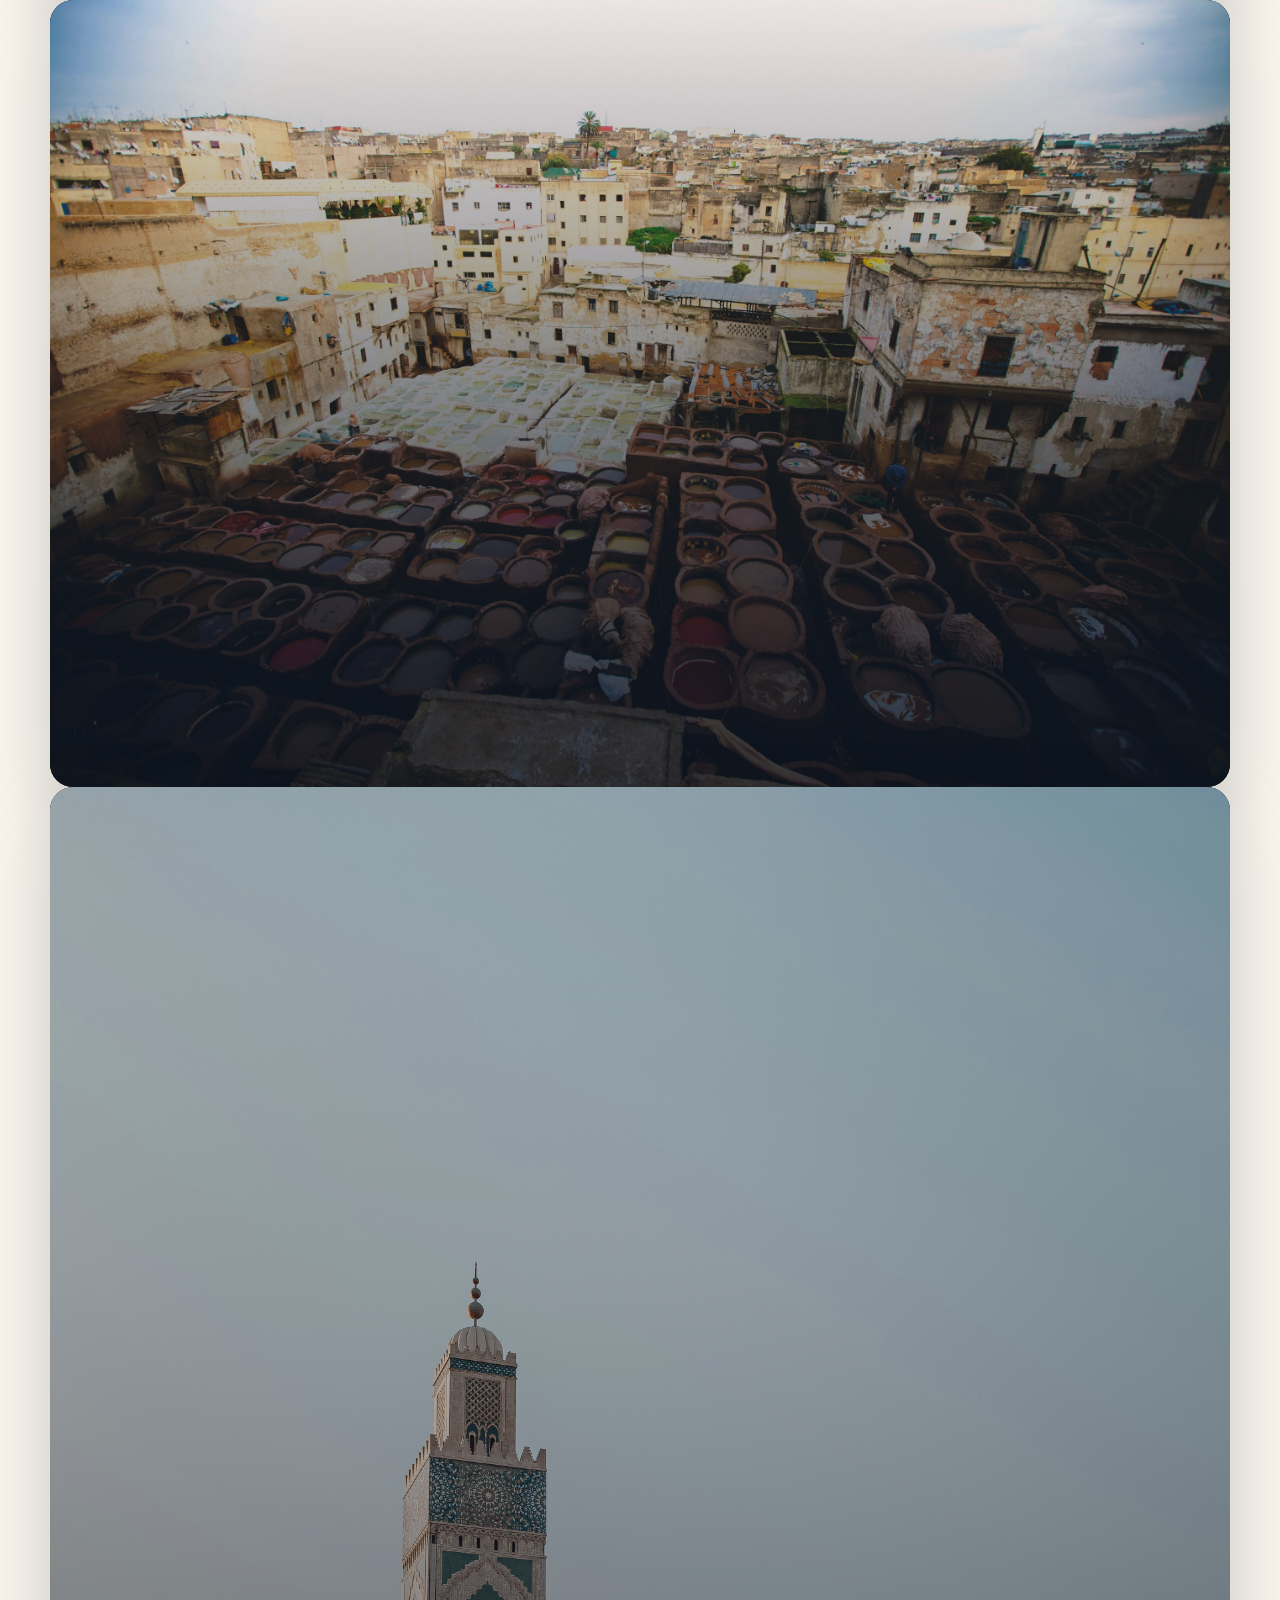
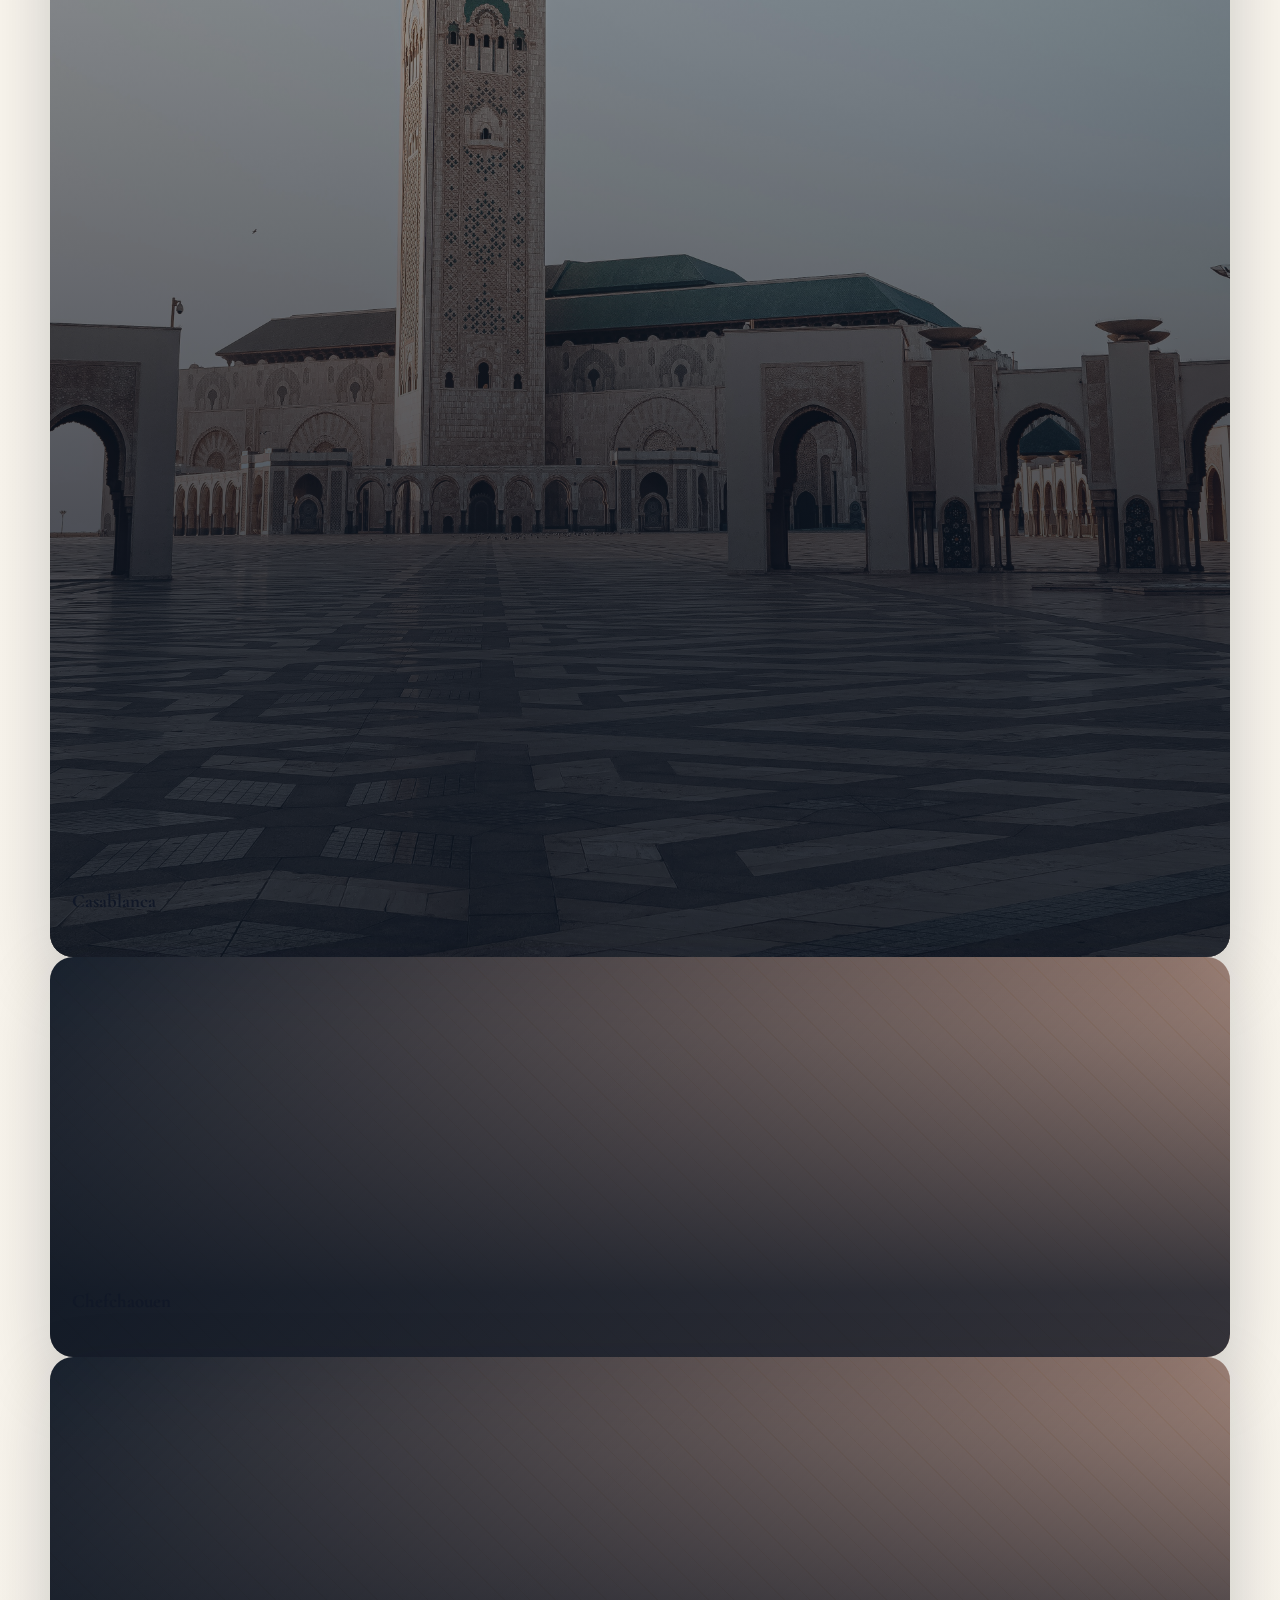
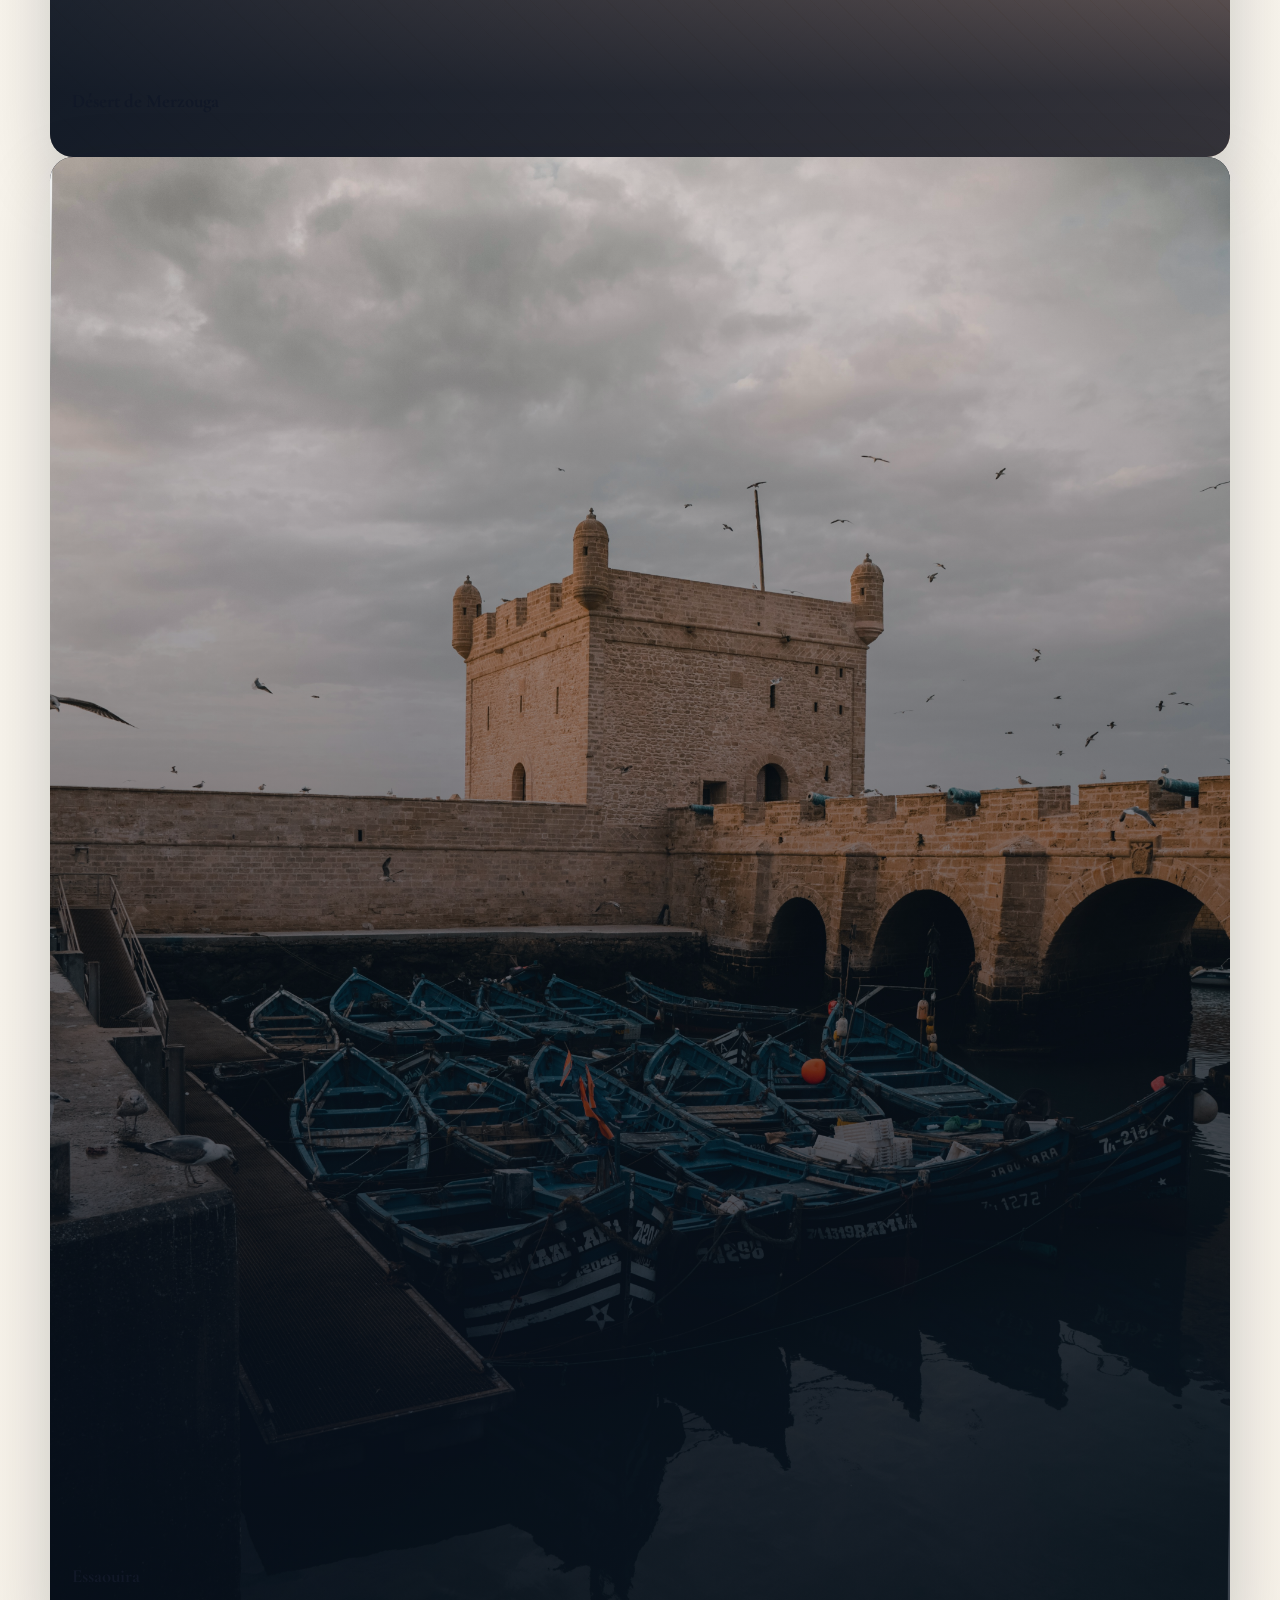
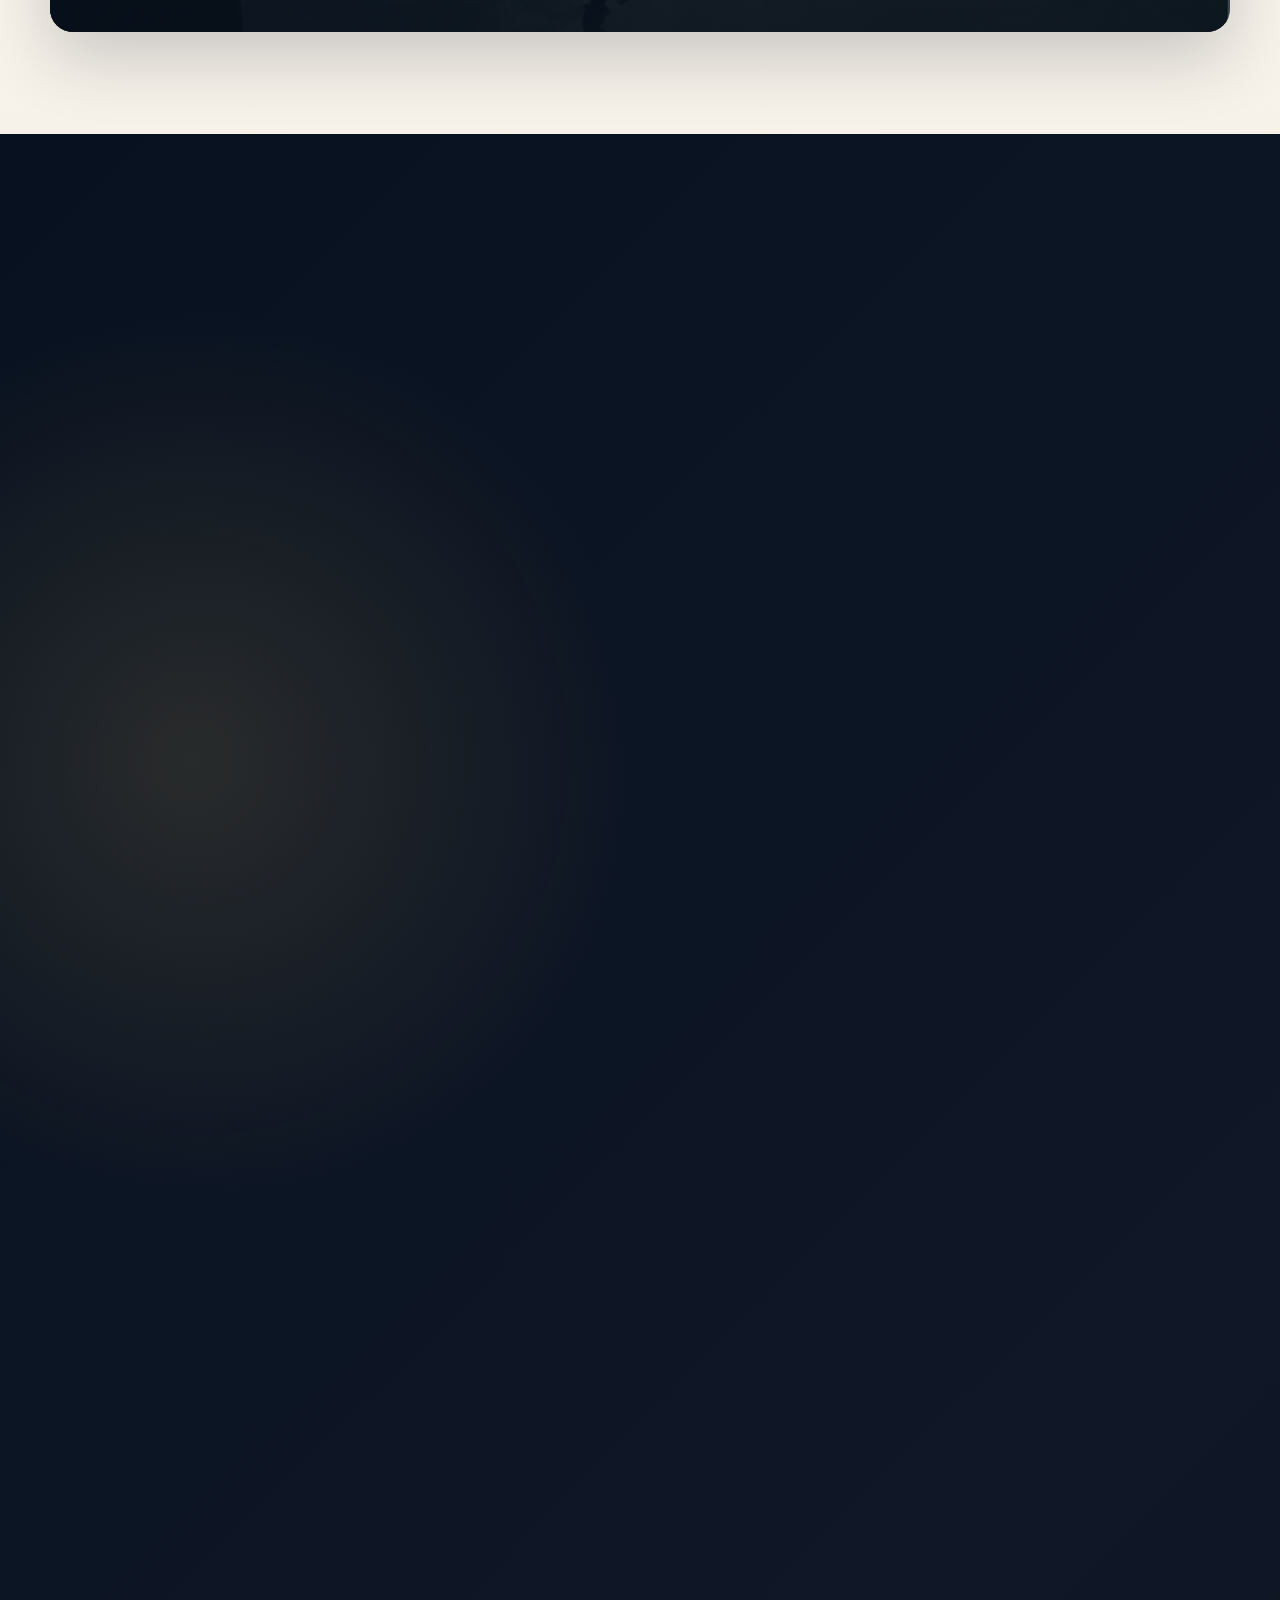
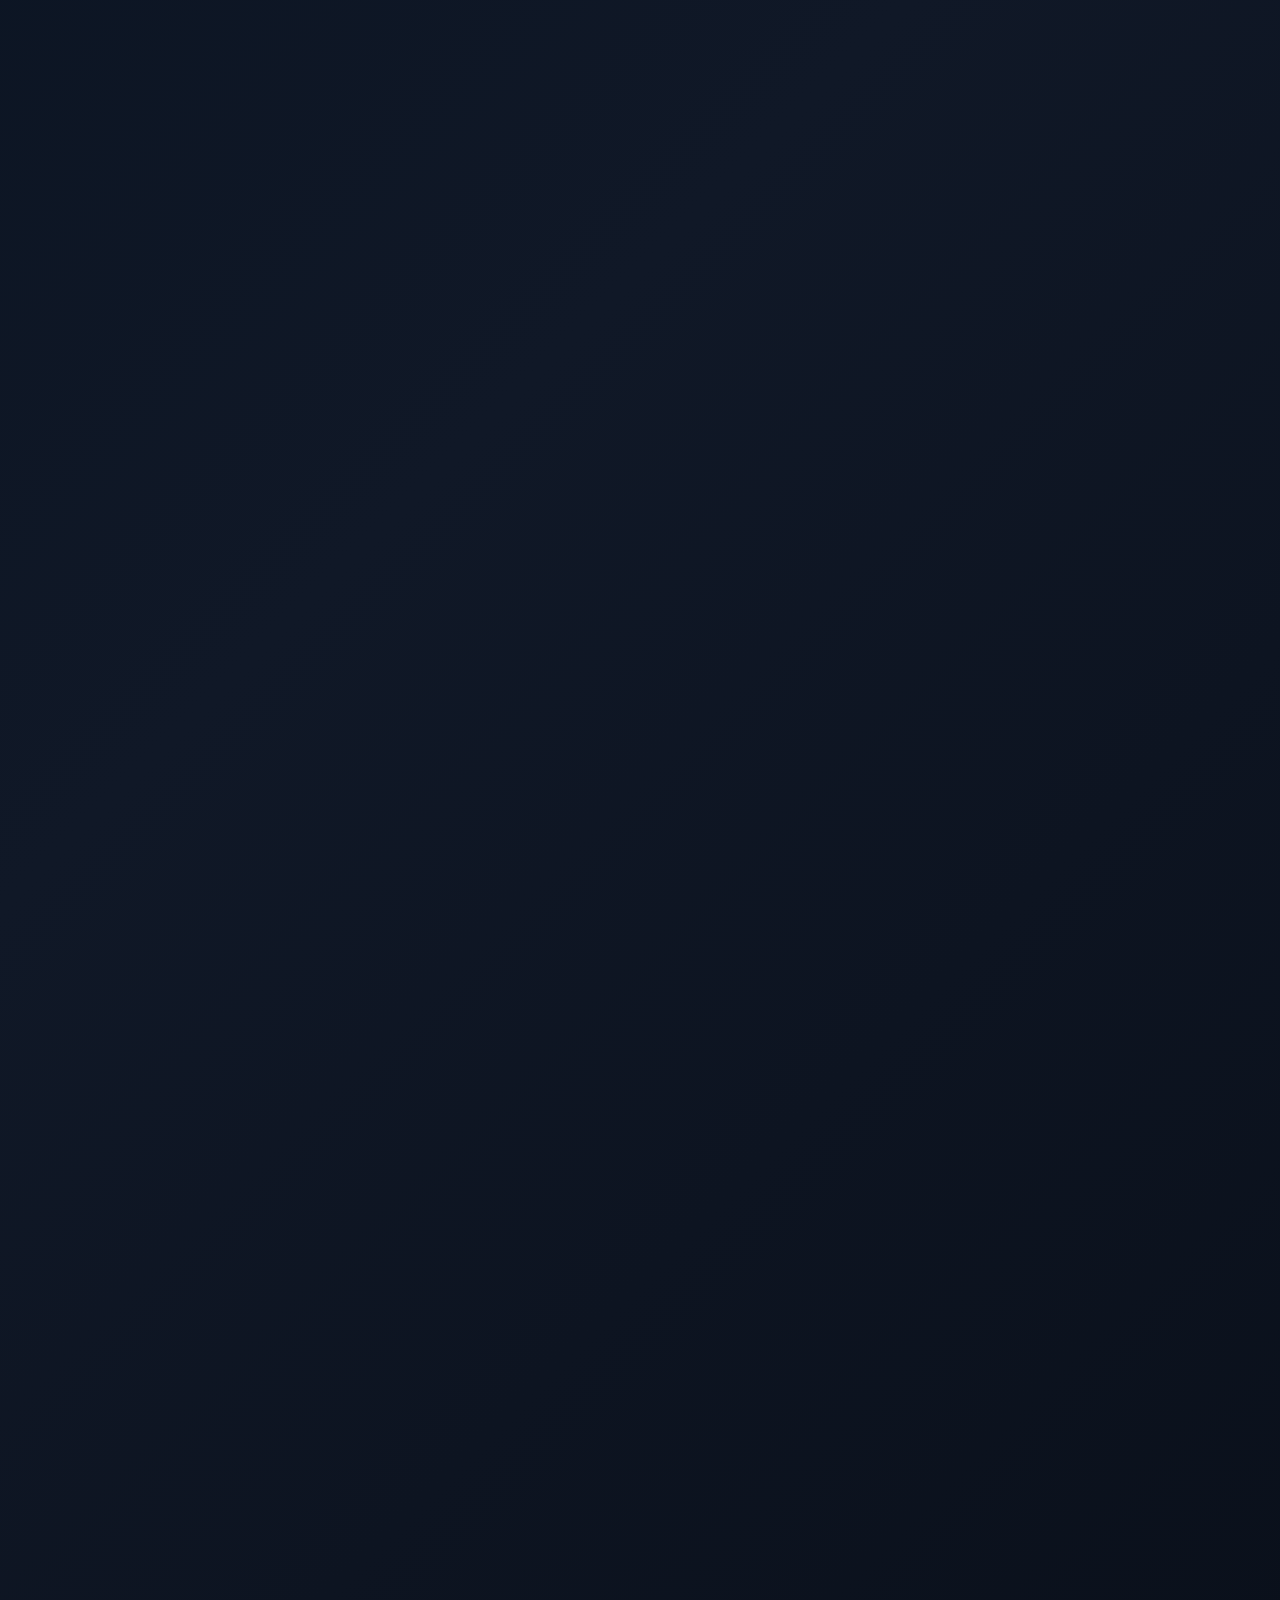
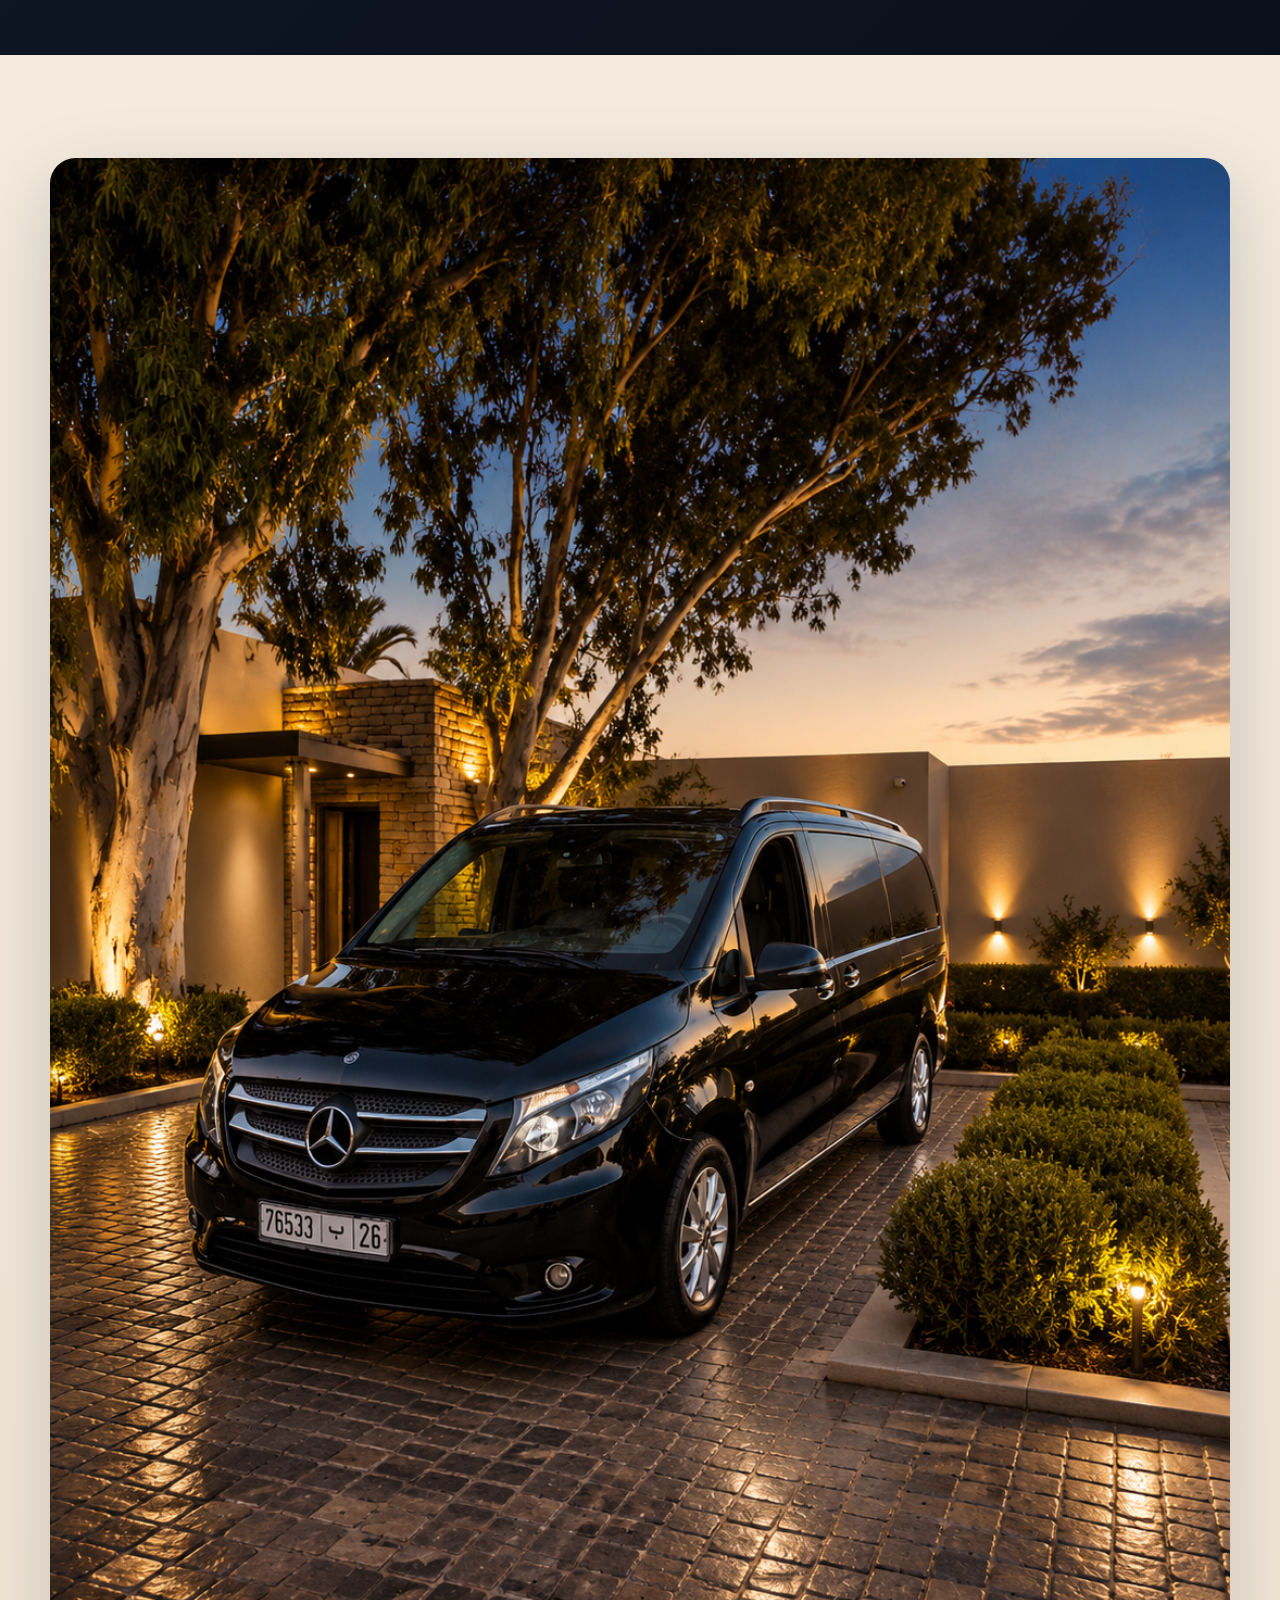
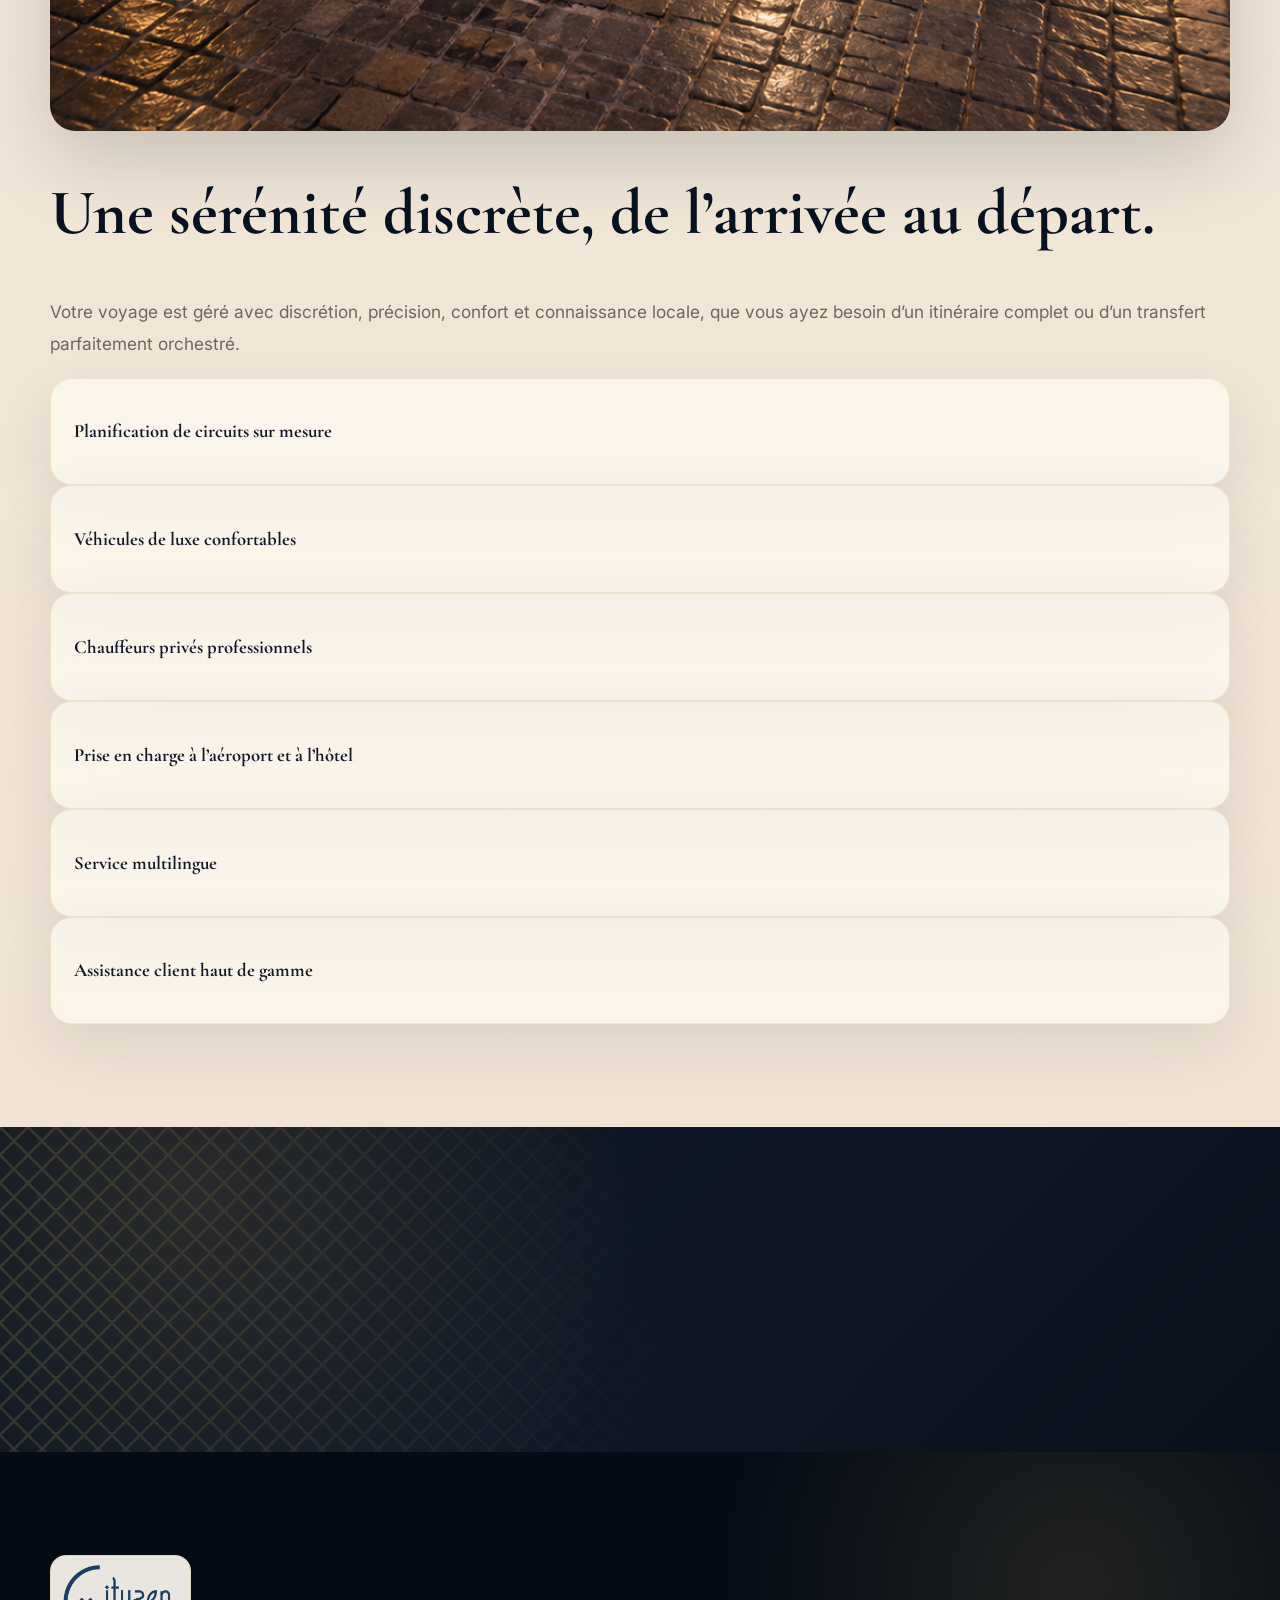
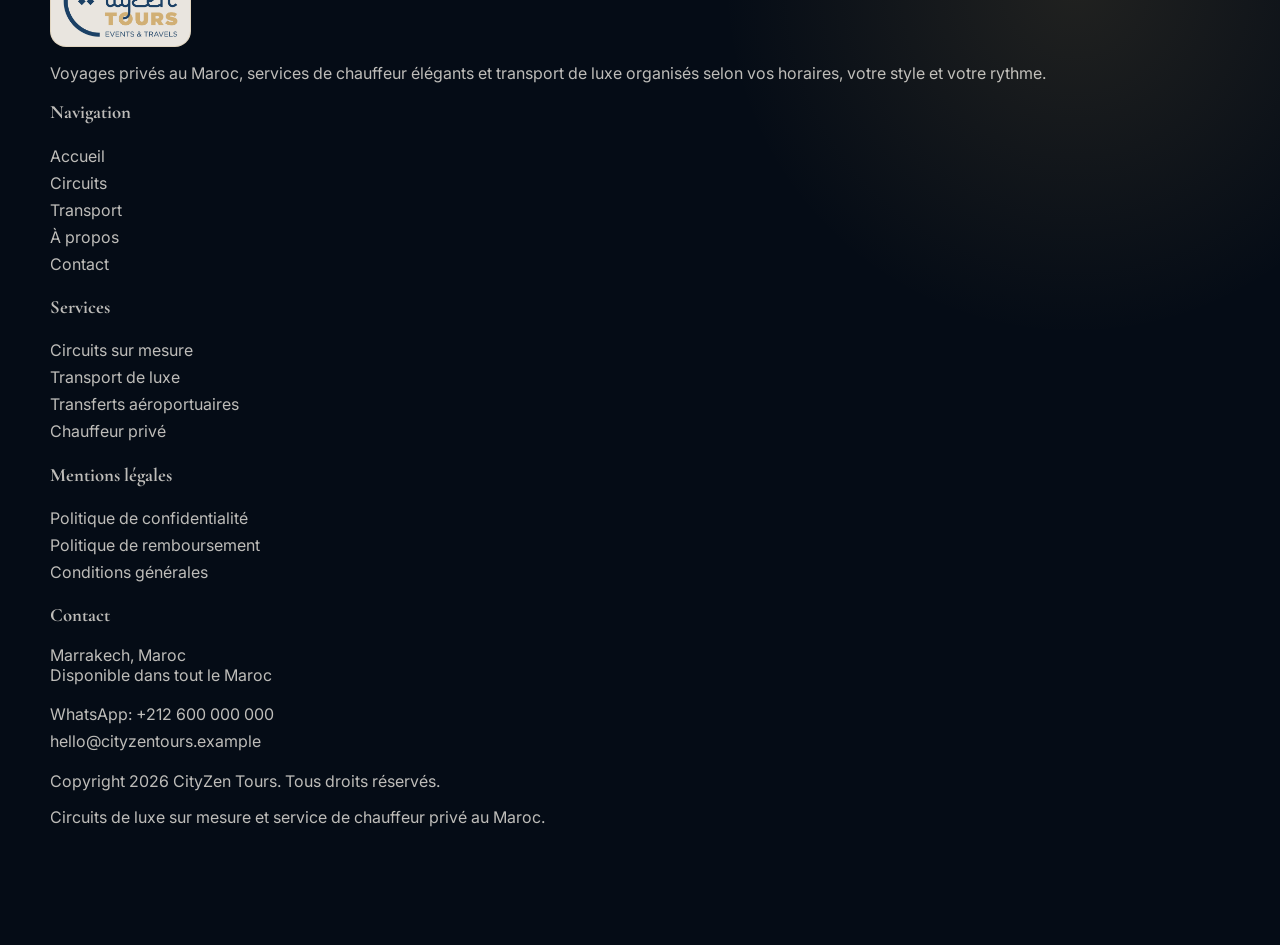
==== commit d3469894: "last commit" ====
--- a/index.html
+++ b/index.html
@@ -20,8 +20,8 @@
             <h1 class="brand-serif fade-up text-[clamp(3.3rem,8vw,7.8rem)] font-bold leading-[.86]" data-i18n="home.hero.title">Circuits privés au Maroc & transport de luxe, pensés pour vous</h1>
             <p class="fade-up delay-1 mt-7 max-w-2xl text-lg leading-9 text-[rgba(248,244,236,.78)]" data-i18n="home.hero.subtitle">Circuits privés sur mesure, transferts VIP, véhicules haut de gamme, accueil aéroportuaire, trajets interurbains et service de chauffeur privé à travers tout le Maroc.</p>
             <div class="fade-up delay-2 mt-10 flex flex-col gap-4 sm:flex-row">
-              <a class="btn btn-gold" href="tours.html" data-i18n="home.hero.toursCta">Planifier votre circuit</a>
-              <a class="btn btn-ghost" href="transport.html" data-i18n="home.hero.transportCta">Réserver un transport de luxe</a>
+              <a class="btn btn-gold" href="contact.html#contact-form" data-i18n="home.hero.toursCta">Planifier votre circuit</a>
+              <a class="btn btn-ghost" href="contact.html#contact-form" data-i18n="home.hero.transportCta">Réserver un transport de luxe</a>
             </div>
           </div>
         </div>
@@ -82,12 +82,12 @@
             <p class="lead light mt-5" data-i18n="home.vehicles.body">Choisissez un confort raffiné pour vos arrivées à l’aéroport, vos déplacements professionnels, vos circuits VIP, vos événements et vos transferts longue distance.</p>
           </div>
           <div class="grid gap-5 md:grid-cols-2 lg:grid-cols-3">
-            <article class="image-card transport-card reveal"><img loading="lazy" src="assets/images/transport/Mercedes-Benz V-Class.png" alt="Mercedes-Benz V-Class pour transport privé au Maroc"><div class="card-copy text-[#F8F4EC]"><h3 class="brand-serif text-4xl font-bold">Mercedes-Benz V-Class</h3><p class="mt-2 leading-7" data-i18n="home.vehicle.vclass.body">Confort exécutif pour les familles, les invités VIP et les circuits privés.</p><div class="transport-meta"><span><span data-i18n="vehicle.capacity">Capacité passagers :</span> <strong data-i18n="vehicle.upTo6">Jusqu’à 6</strong></span><span><span data-i18n="vehicle.serviceType">Type de service :</span> <strong data-i18n="vehicle.vipTourismTransport">Transport touristique VIP</strong></span></div><a class="card-cta" href="contact.html" data-i18n="vehicle.book">Réserver</a></div></article>
-            <article class="image-card transport-card reveal"><img loading="lazy" src="assets/images/transport/Mercedes-Benz E-Class.png" alt="Mercedes-Benz E-Class pour transferts aéroport et affaires"><div class="card-copy text-[#F8F4EC]"><h3 class="brand-serif text-4xl font-bold">Mercedes-Benz E-Class</h3><p class="mt-2 leading-7" data-i18n="home.vehicle.eclass.body">Berline élégante pour les transferts aéroportuaires et les voyages d’affaires.</p><div class="transport-meta"><span><span data-i18n="vehicle.capacity">Capacité passagers :</span> <strong data-i18n="vehicle.upTo3">Jusqu’à 3</strong></span><span><span data-i18n="vehicle.serviceType">Type de service :</span> <strong data-i18n="vehicle.airportBusiness">Aéroport et affaires</strong></span></div><a class="card-cta" href="contact.html" data-i18n="vehicle.book">Réserver</a></div></article>
-            <article class="image-card transport-card reveal"><img loading="lazy" src="assets/images/transport/Mercedes-Benz Sprinter.png" alt="Minibus de luxe pour événements et transport de groupe"><div class="card-copy text-[#F8F4EC]"><h3 class="brand-serif text-4xl font-bold">Mercedes-Benz Sprinter</h3><p class="mt-2 leading-7" data-i18n="home.vehicle.sprinter.body">Déplacements confortables pour circuits, mariages, événements et conférences.</p><div class="transport-meta"><span><span data-i18n="vehicle.capacity">Capacité passagers :</span> <strong data-i18n="vehicle.upTo17">Jusqu’à 17</strong></span><span><span data-i18n="vehicle.serviceType">Type de service :</span> <strong data-i18n="vehicle.groupTransport">Transport de groupe</strong></span></div><a class="card-cta" href="contact.html" data-i18n="vehicle.book">Réserver</a></div></article>
-            <article class="image-card transport-card reveal"><img loading="lazy" src="assets/images/transport/Range Rover.png" alt="Range Rover de luxe pour itinéraires au Maroc"><div class="card-copy text-[#F8F4EC]"><h3 class="brand-serif text-4xl font-bold">Range Rover</h3><p class="mt-2 leading-7" data-i18n="home.vehicle.range.body">SUV premium pour routes de montagne, événements et arrivées distinguées.</p><div class="transport-meta"><span><span data-i18n="vehicle.capacity">Capacité passagers :</span> <strong data-i18n="vehicle.upTo4">Jusqu’à 4</strong></span><span><span data-i18n="vehicle.serviceType">Type de service :</span> <strong data-i18n="vehicle.premium4x4">Itinéraires premium 4x4</strong></span></div><a class="card-cta" href="contact.html" data-i18n="vehicle.book">Réserver</a></div></article>
-            <article class="image-card transport-card reveal"><img loading="lazy" src="assets/images/transport/Toyota Prado.png" alt="Toyota Prado 4x4 pour l’Atlas et le désert"><div class="card-copy text-[#F8F4EC]"><h3 class="brand-serif text-4xl font-bold">Toyota Prado</h3><p class="mt-2 leading-7" data-i18n="home.vehicle.prado.body">4x4 fiable et confortable pour l’Atlas, les transferts longue distance et l’accès au désert.</p><div class="transport-meta"><span><span data-i18n="vehicle.capacity">Capacité passagers :</span> <strong data-i18n="vehicle.upTo4">Jusqu’à 4</strong></span><span><span data-i18n="vehicle.serviceType">Type de service :</span> <strong data-i18n="vehicle.longDistance">Transferts longue distance</strong></span></div><a class="card-cta" href="contact.html" data-i18n="vehicle.book">Réserver</a></div></article>
-            <article class="image-card transport-card reveal"><img loading="lazy" src="assets/images/transport/Skoda Superb Business.png" alt="Skoda Superb Business avec chauffeur privé"><div class="card-copy text-[#F8F4EC]"><h3 class="brand-serif text-4xl font-bold">Skoda Superb Business</h3><p class="mt-2 leading-7" data-i18n="home.vehicle.skoda.body">Confort fiable pour les trajets longue distance et les itinéraires variés.</p><div class="transport-meta"><span><span data-i18n="vehicle.capacity">Capacité passagers :</span> <strong data-i18n="vehicle.upTo3">Jusqu’à 3</strong></span><span><span data-i18n="vehicle.serviceType">Type de service :</span> <strong data-i18n="vehicle.privateChauffeur">Chauffeur privé</strong></span></div><a class="card-cta" href="contact.html" data-i18n="vehicle.book">Réserver</a></div></article>
+            <article class="image-card transport-card reveal"><img loading="lazy" src="assets/images/transport/Mercedes-Benz V-Class.png" alt="Mercedes-Benz V-Class pour transport privé au Maroc"><div class="card-copy text-[#F8F4EC]"><h3 class="brand-serif text-4xl font-bold">Mercedes-Benz V-Class</h3><p class="mt-2 leading-7" data-i18n="home.vehicle.vclass.body">Confort exécutif pour les familles, les invités VIP et les circuits privés.</p><div class="transport-meta"><span><span data-i18n="vehicle.capacity">Capacité passagers :</span> <strong data-i18n="vehicle.upTo6">Jusqu’à 6</strong></span><span><span data-i18n="vehicle.serviceType">Type de service :</span> <strong data-i18n="vehicle.vipTourismTransport">Transport touristique VIP</strong></span></div><a class="card-cta" href="contact.html#contact-form" data-i18n="vehicle.book">Réserver</a></div></article>
+            <article class="image-card transport-card reveal"><img loading="lazy" src="assets/images/transport/Mercedes-Benz E-Class.png" alt="Mercedes-Benz E-Class pour transferts aéroport et affaires"><div class="card-copy text-[#F8F4EC]"><h3 class="brand-serif text-4xl font-bold">Mercedes-Benz E-Class</h3><p class="mt-2 leading-7" data-i18n="home.vehicle.eclass.body">Berline élégante pour les transferts aéroportuaires et les voyages d’affaires.</p><div class="transport-meta"><span><span data-i18n="vehicle.capacity">Capacité passagers :</span> <strong data-i18n="vehicle.upTo3">Jusqu’à 3</strong></span><span><span data-i18n="vehicle.serviceType">Type de service :</span> <strong data-i18n="vehicle.airportBusiness">Aéroport et affaires</strong></span></div><a class="card-cta" href="contact.html#contact-form" data-i18n="vehicle.book">Réserver</a></div></article>
+            <article class="image-card transport-card reveal"><img loading="lazy" src="assets/images/transport/Mercedes-Benz Sprinter.png" alt="Minibus de luxe pour événements et transport de groupe"><div class="card-copy text-[#F8F4EC]"><h3 class="brand-serif text-4xl font-bold">Mercedes-Benz Sprinter</h3><p class="mt-2 leading-7" data-i18n="home.vehicle.sprinter.body">Déplacements confortables pour circuits, mariages, événements et conférences.</p><div class="transport-meta"><span><span data-i18n="vehicle.capacity">Capacité passagers :</span> <strong data-i18n="vehicle.upTo17">Jusqu’à 17</strong></span><span><span data-i18n="vehicle.serviceType">Type de service :</span> <strong data-i18n="vehicle.groupTransport">Transport de groupe</strong></span></div><a class="card-cta" href="contact.html#contact-form" data-i18n="vehicle.book">Réserver</a></div></article>
+            <article class="image-card transport-card reveal"><img loading="lazy" src="assets/images/transport/Range Rover.png" alt="Range Rover de luxe pour itinéraires au Maroc"><div class="card-copy text-[#F8F4EC]"><h3 class="brand-serif text-4xl font-bold">Range Rover</h3><p class="mt-2 leading-7" data-i18n="home.vehicle.range.body">SUV premium pour routes de montagne, événements et arrivées distinguées.</p><div class="transport-meta"><span><span data-i18n="vehicle.capacity">Capacité passagers :</span> <strong data-i18n="vehicle.upTo4">Jusqu’à 4</strong></span><span><span data-i18n="vehicle.serviceType">Type de service :</span> <strong data-i18n="vehicle.premium4x4">Itinéraires premium 4x4</strong></span></div><a class="card-cta" href="contact.html#contact-form" data-i18n="vehicle.book">Réserver</a></div></article>
+            <article class="image-card transport-card reveal"><img loading="lazy" src="assets/images/transport/Toyota Prado.png" alt="Toyota Prado 4x4 pour l’Atlas et le désert"><div class="card-copy text-[#F8F4EC]"><h3 class="brand-serif text-4xl font-bold">Toyota Prado</h3><p class="mt-2 leading-7" data-i18n="home.vehicle.prado.body">4x4 fiable et confortable pour l’Atlas, les transferts longue distance et l’accès au désert.</p><div class="transport-meta"><span><span data-i18n="vehicle.capacity">Capacité passagers :</span> <strong data-i18n="vehicle.upTo4">Jusqu’à 4</strong></span><span><span data-i18n="vehicle.serviceType">Type de service :</span> <strong data-i18n="vehicle.longDistance">Transferts longue distance</strong></span></div><a class="card-cta" href="contact.html#contact-form" data-i18n="vehicle.book">Réserver</a></div></article>
+            <article class="image-card transport-card reveal"><img loading="lazy" src="assets/images/transport/Skoda Superb Business.png" alt="Skoda Superb Business avec chauffeur privé"><div class="card-copy text-[#F8F4EC]"><h3 class="brand-serif text-4xl font-bold">Skoda Superb Business</h3><p class="mt-2 leading-7" data-i18n="home.vehicle.skoda.body">Confort fiable pour les trajets longue distance et les itinéraires variés.</p><div class="transport-meta"><span><span data-i18n="vehicle.capacity">Capacité passagers :</span> <strong data-i18n="vehicle.upTo3">Jusqu’à 3</strong></span><span><span data-i18n="vehicle.serviceType">Type de service :</span> <strong data-i18n="vehicle.privateChauffeur">Chauffeur privé</strong></span></div><a class="card-cta" href="contact.html#contact-form" data-i18n="vehicle.book">Réserver</a></div></article>
           </div>
         </div>
       </section>
@@ -113,7 +113,7 @@
       <section class="section-pad deep-band pattern-border">
         <div class="container-lux text-center">
           <h2 class="brand-serif reveal mx-auto max-w-4xl text-[clamp(2.7rem,6vw,6rem)] font-bold leading-[.9] text-[#F8F4EC]" data-i18n="home.finalCta.title">Confiez-nous le voyage marocain dont vous rêvez, nous le dessinerons pour vous.</h2>
-          <a class="btn btn-gold reveal mt-10 md:w-auto" href="contact.html" data-i18n="home.finalCta.button">Nous contacter</a>
+          <a class="btn btn-gold reveal mt-10 md:w-auto" href="contact.html#contact-form" data-i18n="home.finalCta.button">Nous contacter</a>
         </div>
       </section>
     </main>
--- a/assets/css/styles.css
+++ b/assets/css/styles.css
@@ -539,6 +539,23 @@
   box-shadow: 0 28px 90px rgba(7, 17, 31, 0.16);
 }
 
+#contact-form {
+  scroll-margin-top: 6rem;
+}
+
+.booking-card:focus {
+  outline: none;
+}
+
+.booking-card:focus-visible {
+  outline: 2px solid rgba(201, 164, 92, 0.82);
+  outline-offset: 5px;
+}
+
+.booking-card.form-arrival-highlight {
+  animation: formArrivalGlow 2.4s ease both;
+}
+
 .booking-card::before {
   content: "";
   position: absolute;
@@ -706,6 +723,96 @@
 .footer-link:hover {
   color: var(--gold);
   transform: translateX(4px);
+}
+
+.social-links {
+  display: flex;
+  align-items: center;
+  gap: 0.6rem;
+  flex-wrap: wrap;
+}
+
+.social-icon {
+  display: grid;
+  place-items: center;
+  width: 2.55rem;
+  height: 2.55rem;
+  border: 1px solid rgba(201, 164, 92, 0.28);
+  border-radius: 999px;
+  color: rgba(248, 244, 236, 0.86);
+  background: rgba(248, 244, 236, 0.06);
+  box-shadow: 0 12px 28px rgba(7, 17, 31, 0.18);
+  transition: transform 0.25s ease, color 0.25s ease, border-color 0.25s ease, background 0.25s ease, box-shadow 0.25s ease;
+}
+
+.social-icon svg {
+  width: 1.12rem;
+  height: 1.12rem;
+}
+
+.social-icon:hover,
+.social-icon:focus-visible {
+  color: var(--gold);
+  border-color: rgba(201, 164, 92, 0.82);
+  background: rgba(201, 164, 92, 0.13);
+  box-shadow: 0 0 0 1px rgba(201, 164, 92, 0.2), 0 18px 38px rgba(201, 164, 92, 0.22);
+  transform: translateY(-3px) scale(1.05);
+}
+
+.social-icon:focus-visible {
+  outline: 2px solid var(--ivory);
+  outline-offset: 3px;
+}
+
+.nav-social {
+  gap: 0.45rem;
+}
+
+.nav-social .social-icon {
+  width: 2.35rem;
+  height: 2.35rem;
+  background: rgba(7, 17, 31, 0.3);
+}
+
+.mobile-social-title {
+  margin-bottom: 0.75rem;
+  color: var(--gold);
+  font-size: 0.72rem;
+  font-weight: 900;
+  letter-spacing: 0.18em;
+  text-transform: uppercase;
+}
+
+.mobile-social .social-icon {
+  width: 2.8rem;
+  height: 2.8rem;
+}
+
+.footer-follow {
+  max-width: 18rem;
+}
+
+.footer-social .social-icon {
+  width: 2.7rem;
+  height: 2.7rem;
+}
+
+.contact-social-card .social-links {
+  margin-top: 1.1rem;
+}
+
+.contact-social .social-icon {
+  color: var(--navy);
+  border-color: rgba(201, 164, 92, 0.36);
+  background: rgba(201, 164, 92, 0.14);
+  box-shadow: 0 14px 34px rgba(7, 17, 31, 0.08);
+}
+
+.contact-social .social-icon:hover,
+.contact-social .social-icon:focus-visible {
+  color: #7d5f24;
+  background: rgba(201, 164, 92, 0.24);
+  box-shadow: 0 0 0 1px rgba(201, 164, 92, 0.22), 0 18px 40px rgba(201, 164, 92, 0.2);
 }
 
 .social-dot {
@@ -907,6 +1014,21 @@
   }
 }
 
+@keyframes formArrivalGlow {
+  0% {
+    border-color: rgba(201, 164, 92, 0.95);
+    box-shadow: 0 0 0 0 rgba(201, 164, 92, 0.38), 0 28px 90px rgba(7, 17, 31, 0.16);
+  }
+  36% {
+    border-color: rgba(201, 164, 92, 0.95);
+    box-shadow: 0 0 0 9px rgba(201, 164, 92, 0.14), 0 34px 100px rgba(201, 164, 92, 0.22);
+  }
+  100% {
+    border-color: rgba(201, 164, 92, 0.28);
+    box-shadow: 0 28px 90px rgba(7, 17, 31, 0.16);
+  }
+}
+
 @media (max-width: 768px) {
   .lux-hero {
     min-height: 92vh;
@@ -949,6 +1071,21 @@
     min-width: 2rem;
     height: 2rem;
     font-size: 0.68rem;
+  }
+
+  .mobile-social {
+    justify-content: center;
+  }
+
+  .mobile-social-title {
+    text-align: center;
+  }
+
+  .nav-social .social-icon,
+  .footer-social .social-icon,
+  .contact-social .social-icon {
+    width: 2.45rem;
+    height: 2.45rem;
   }
 }
 
